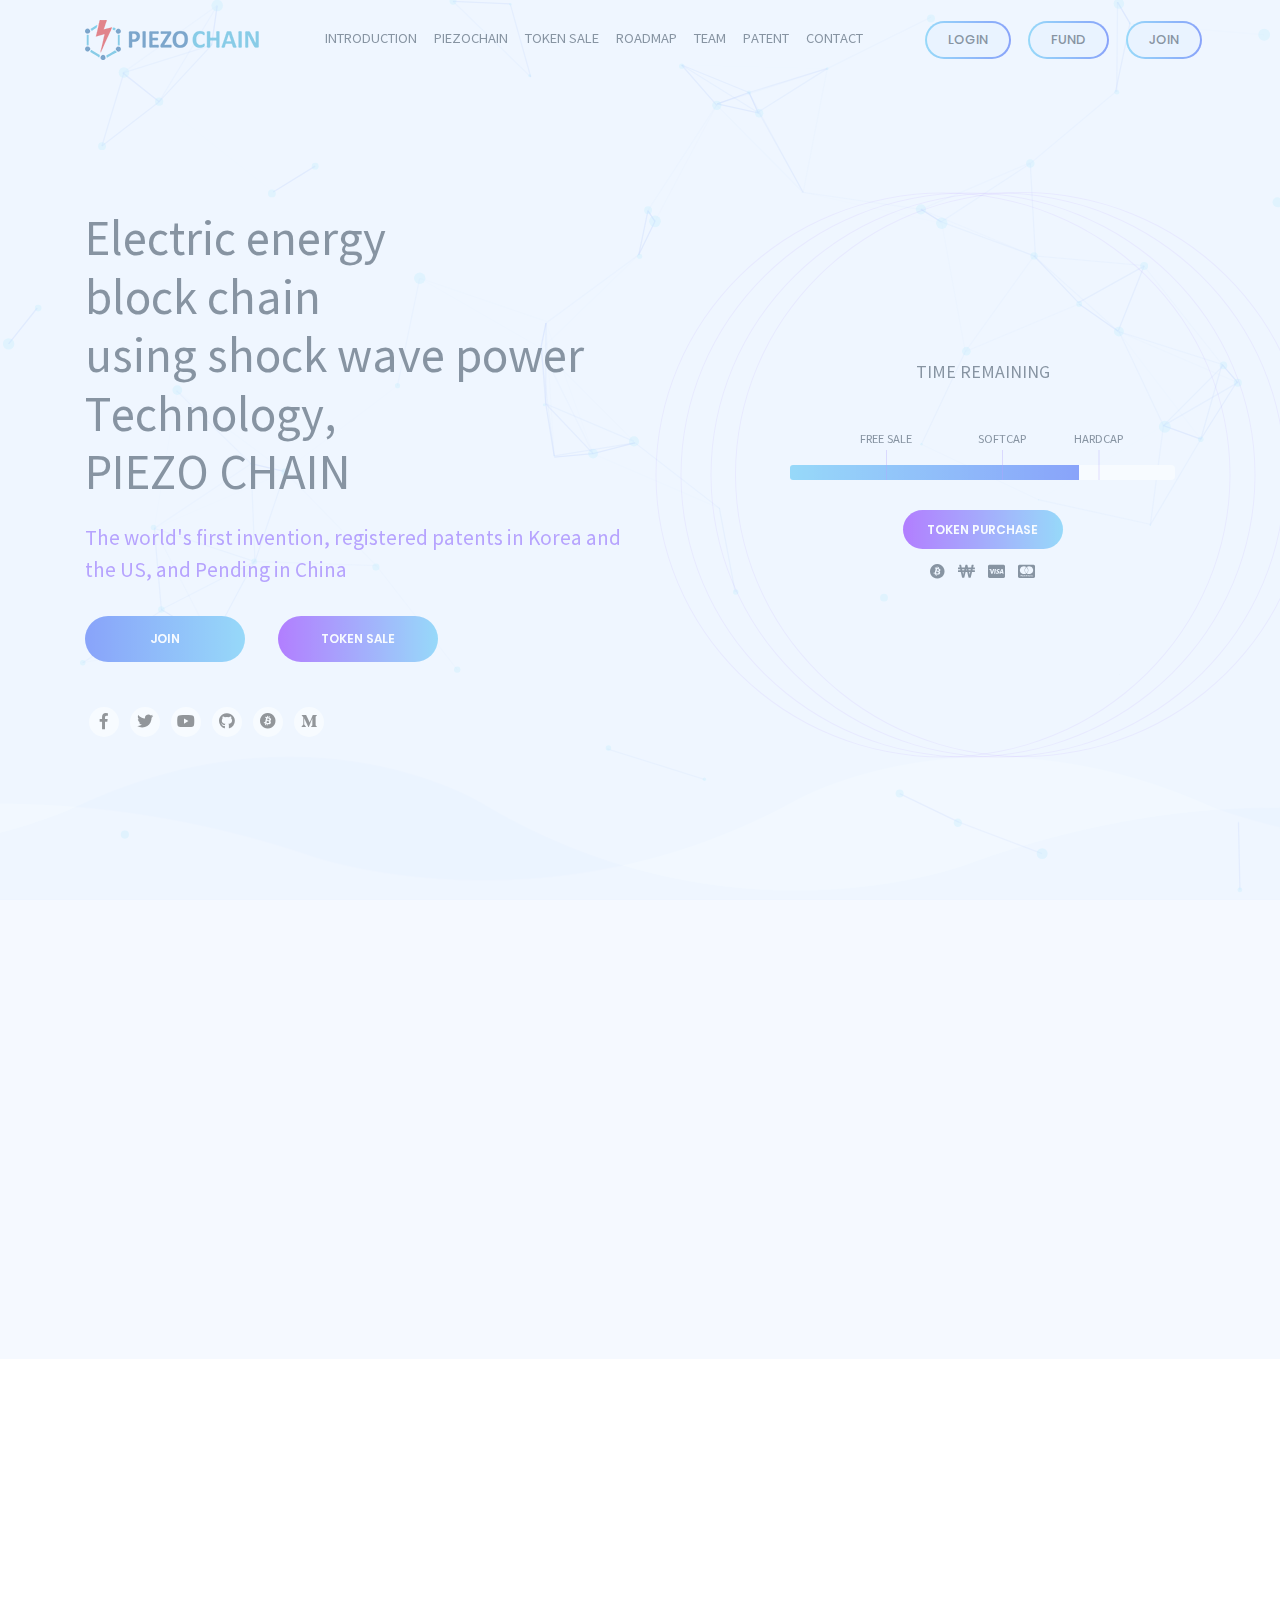
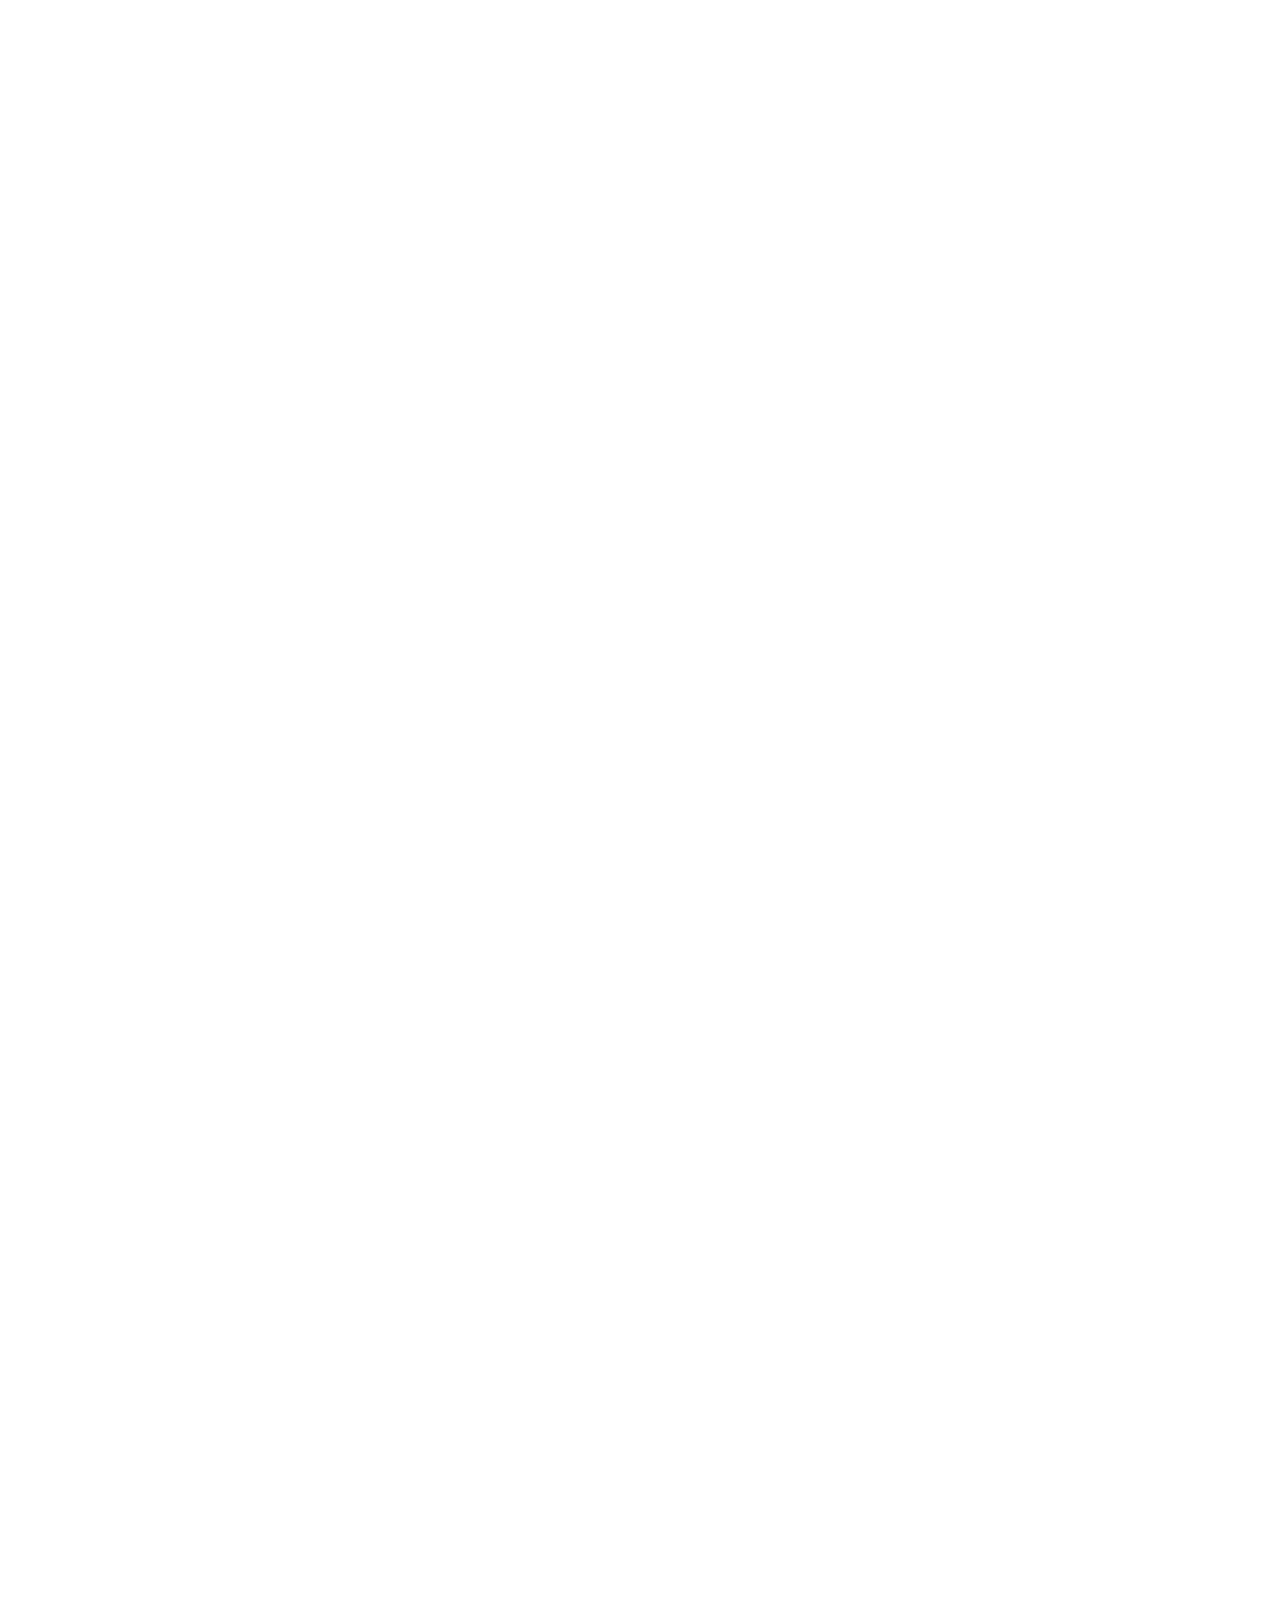
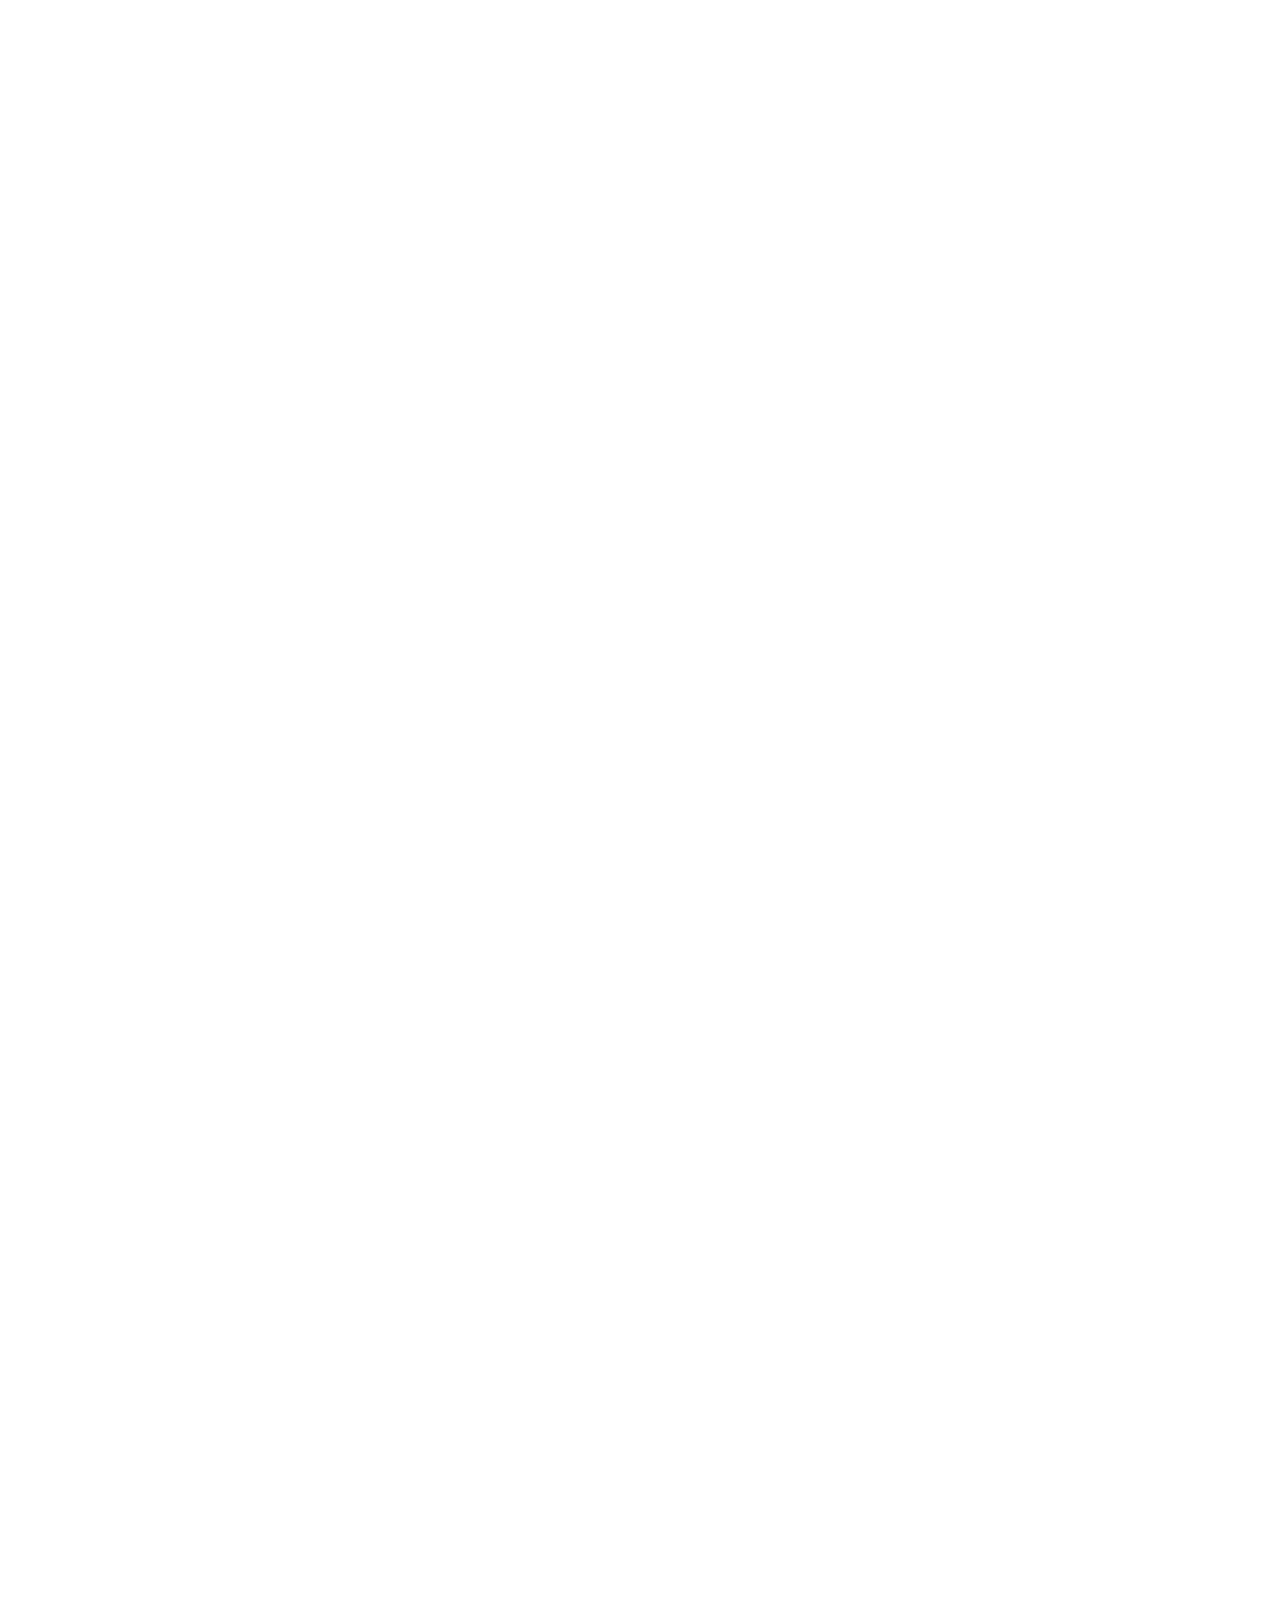
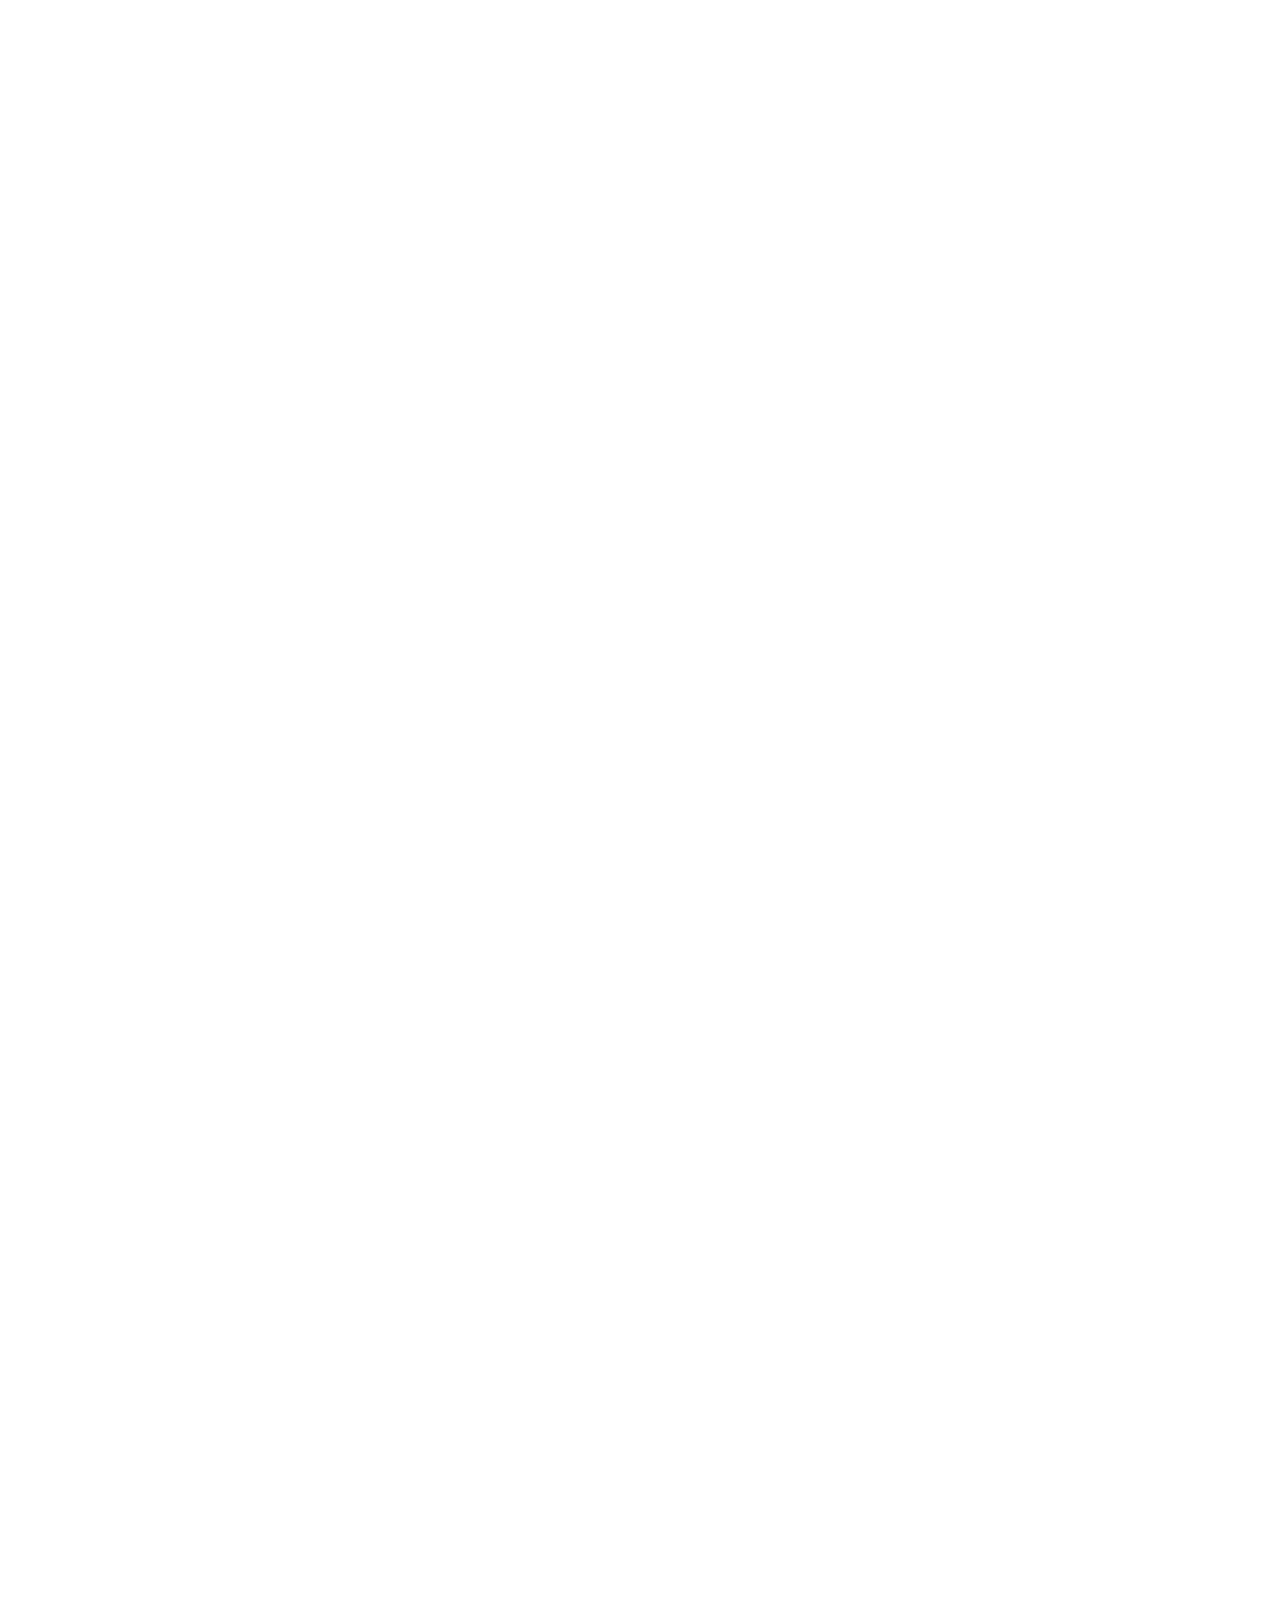
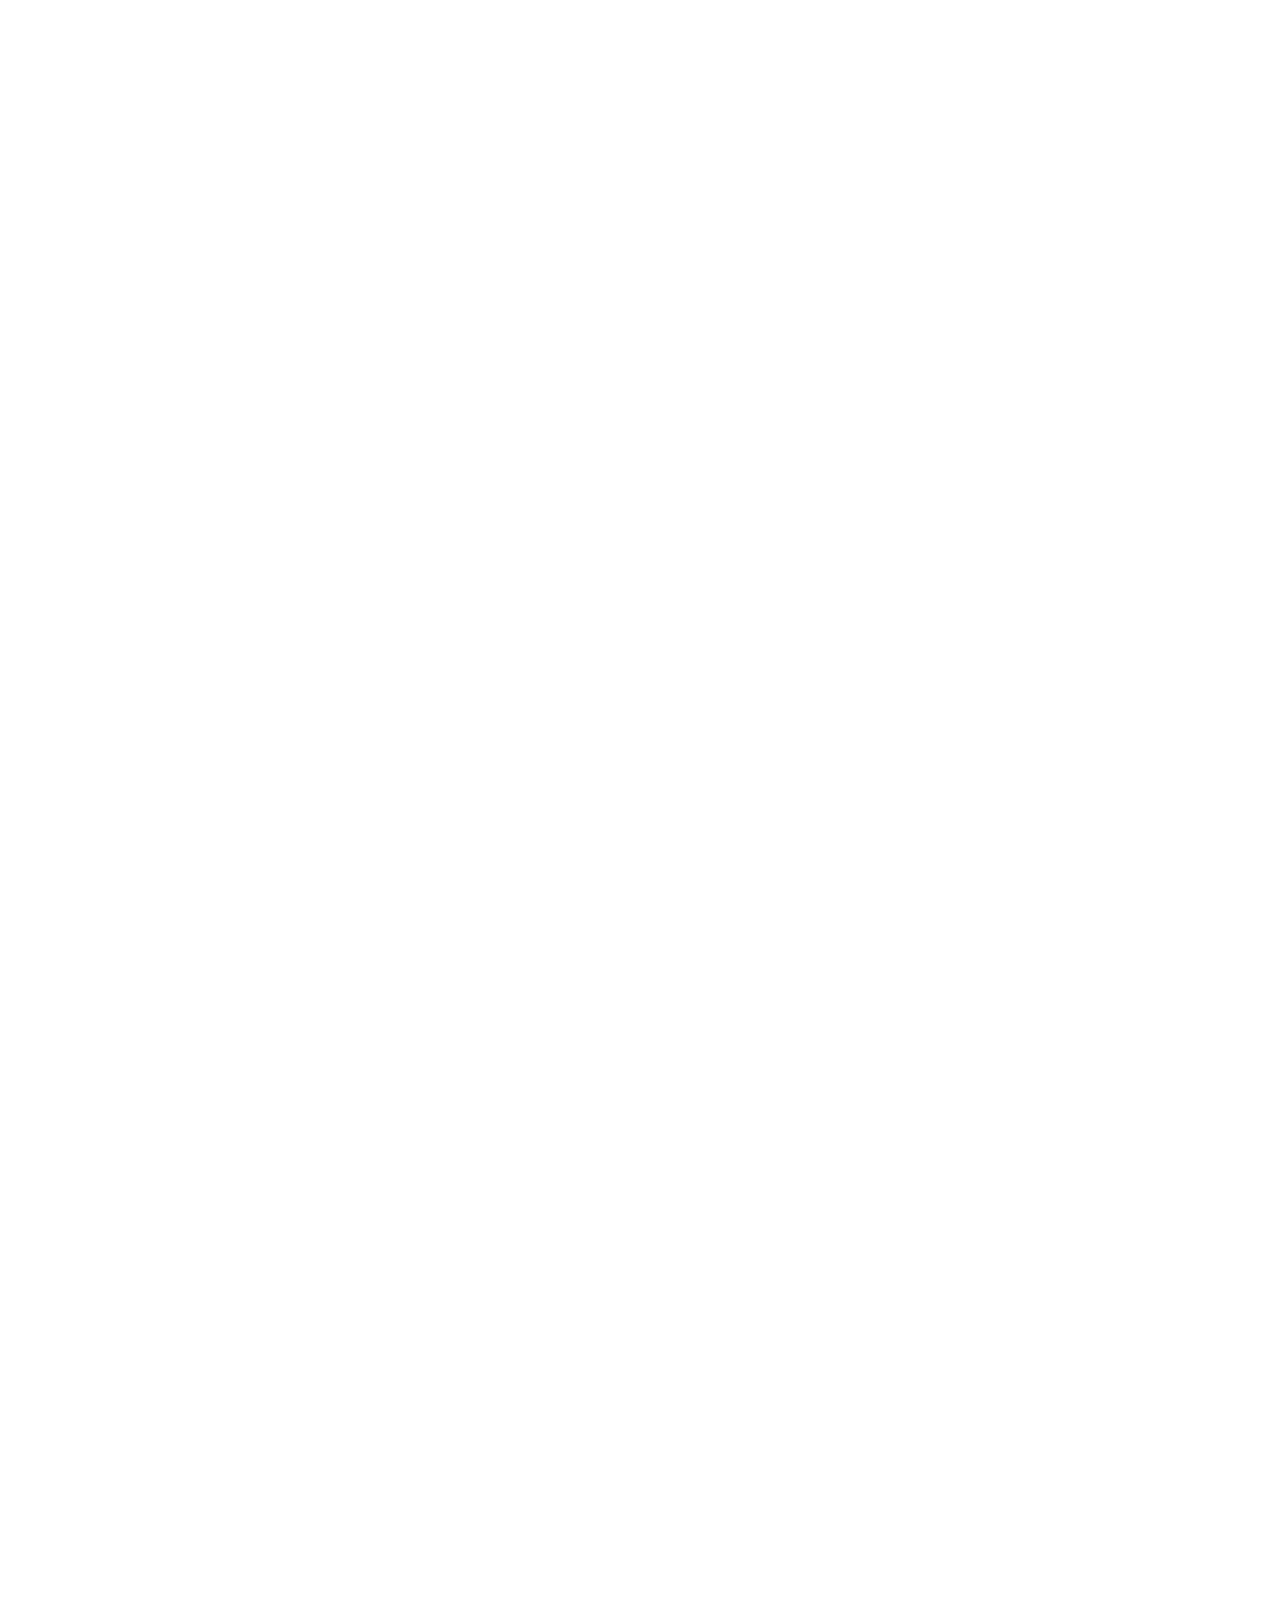
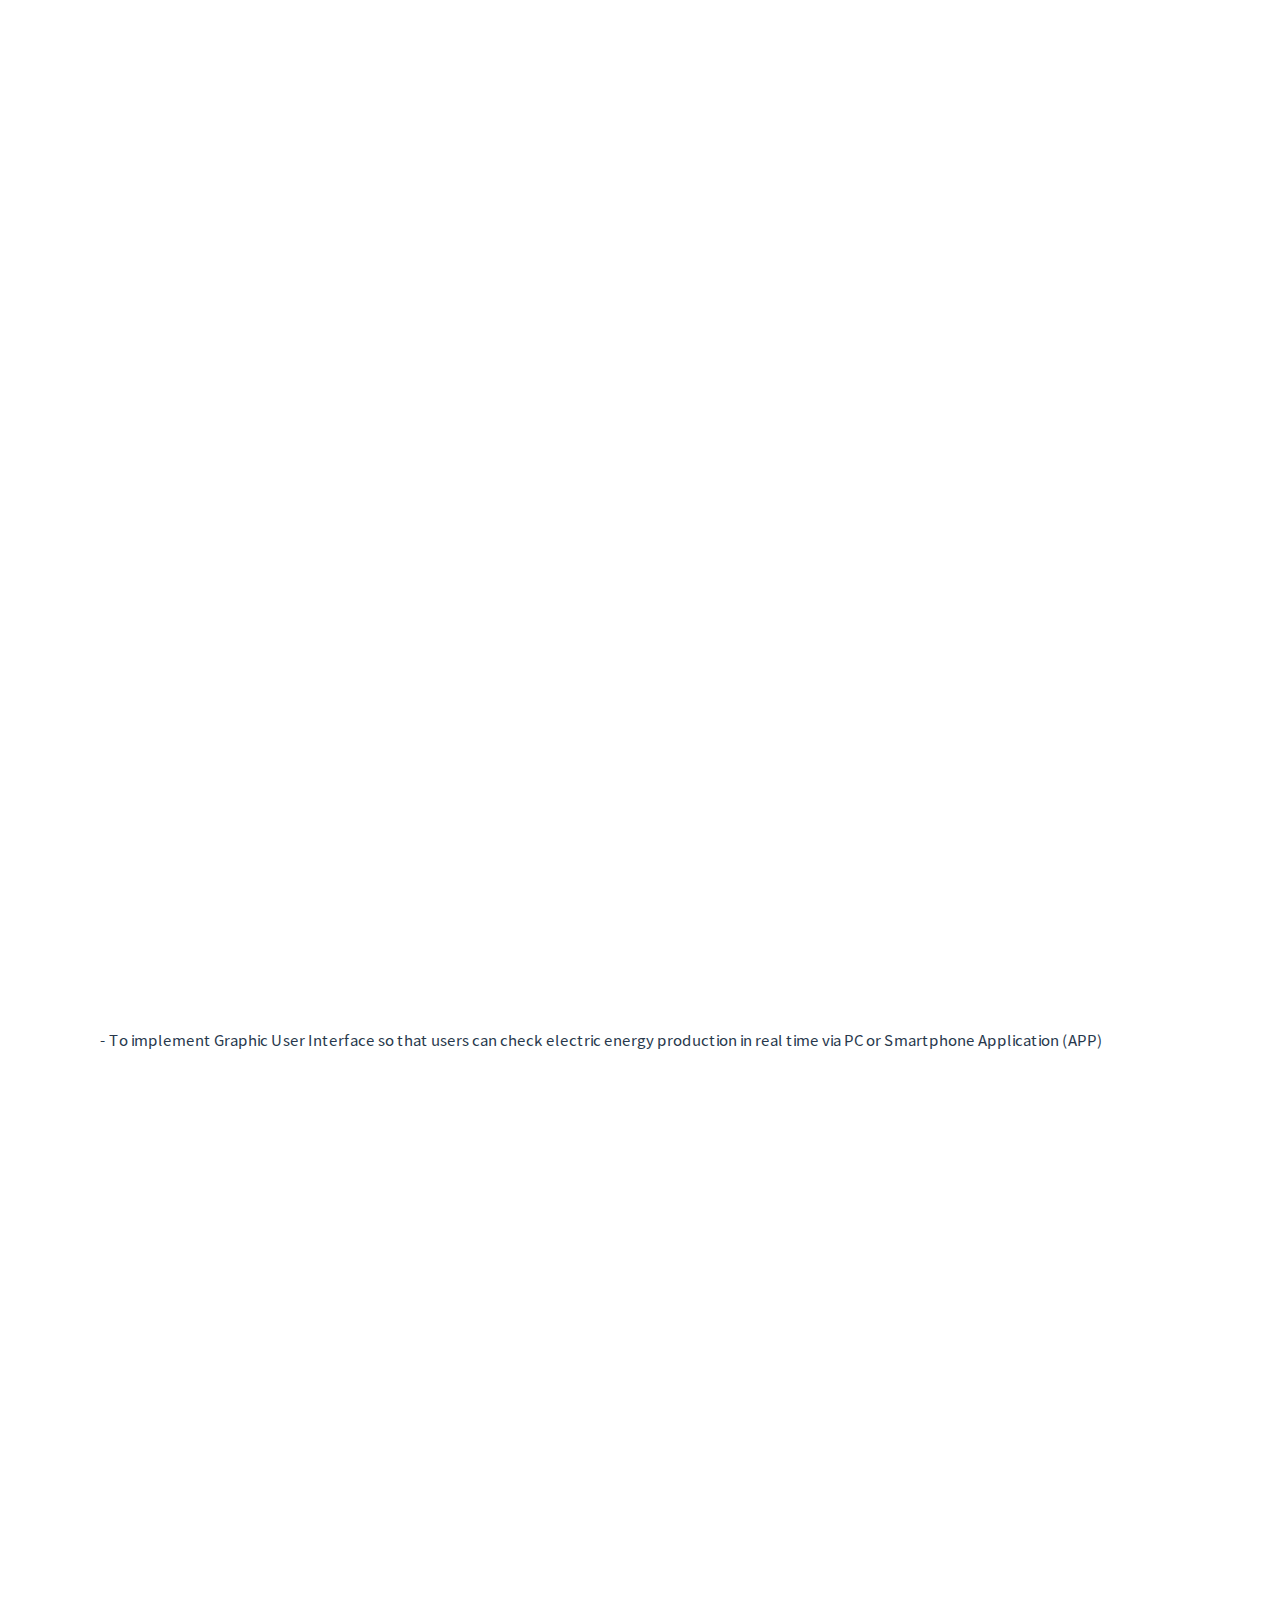
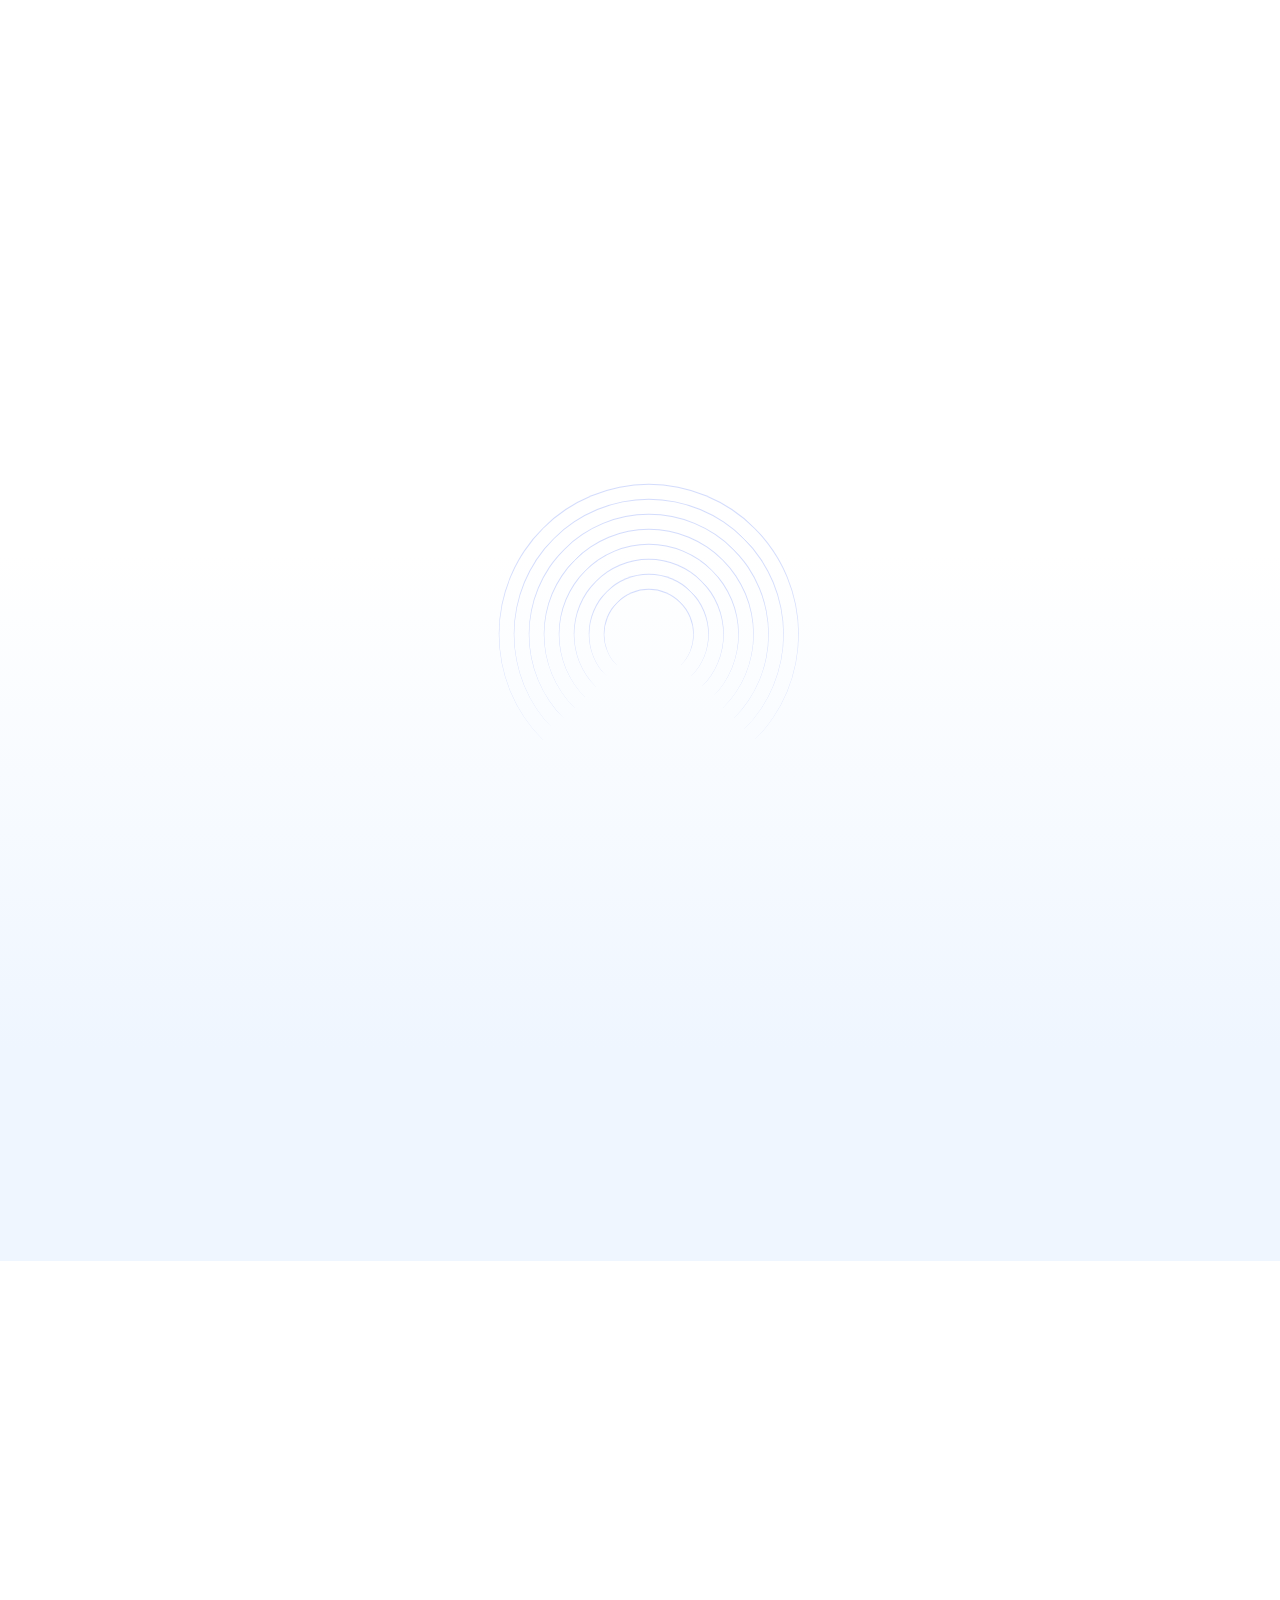
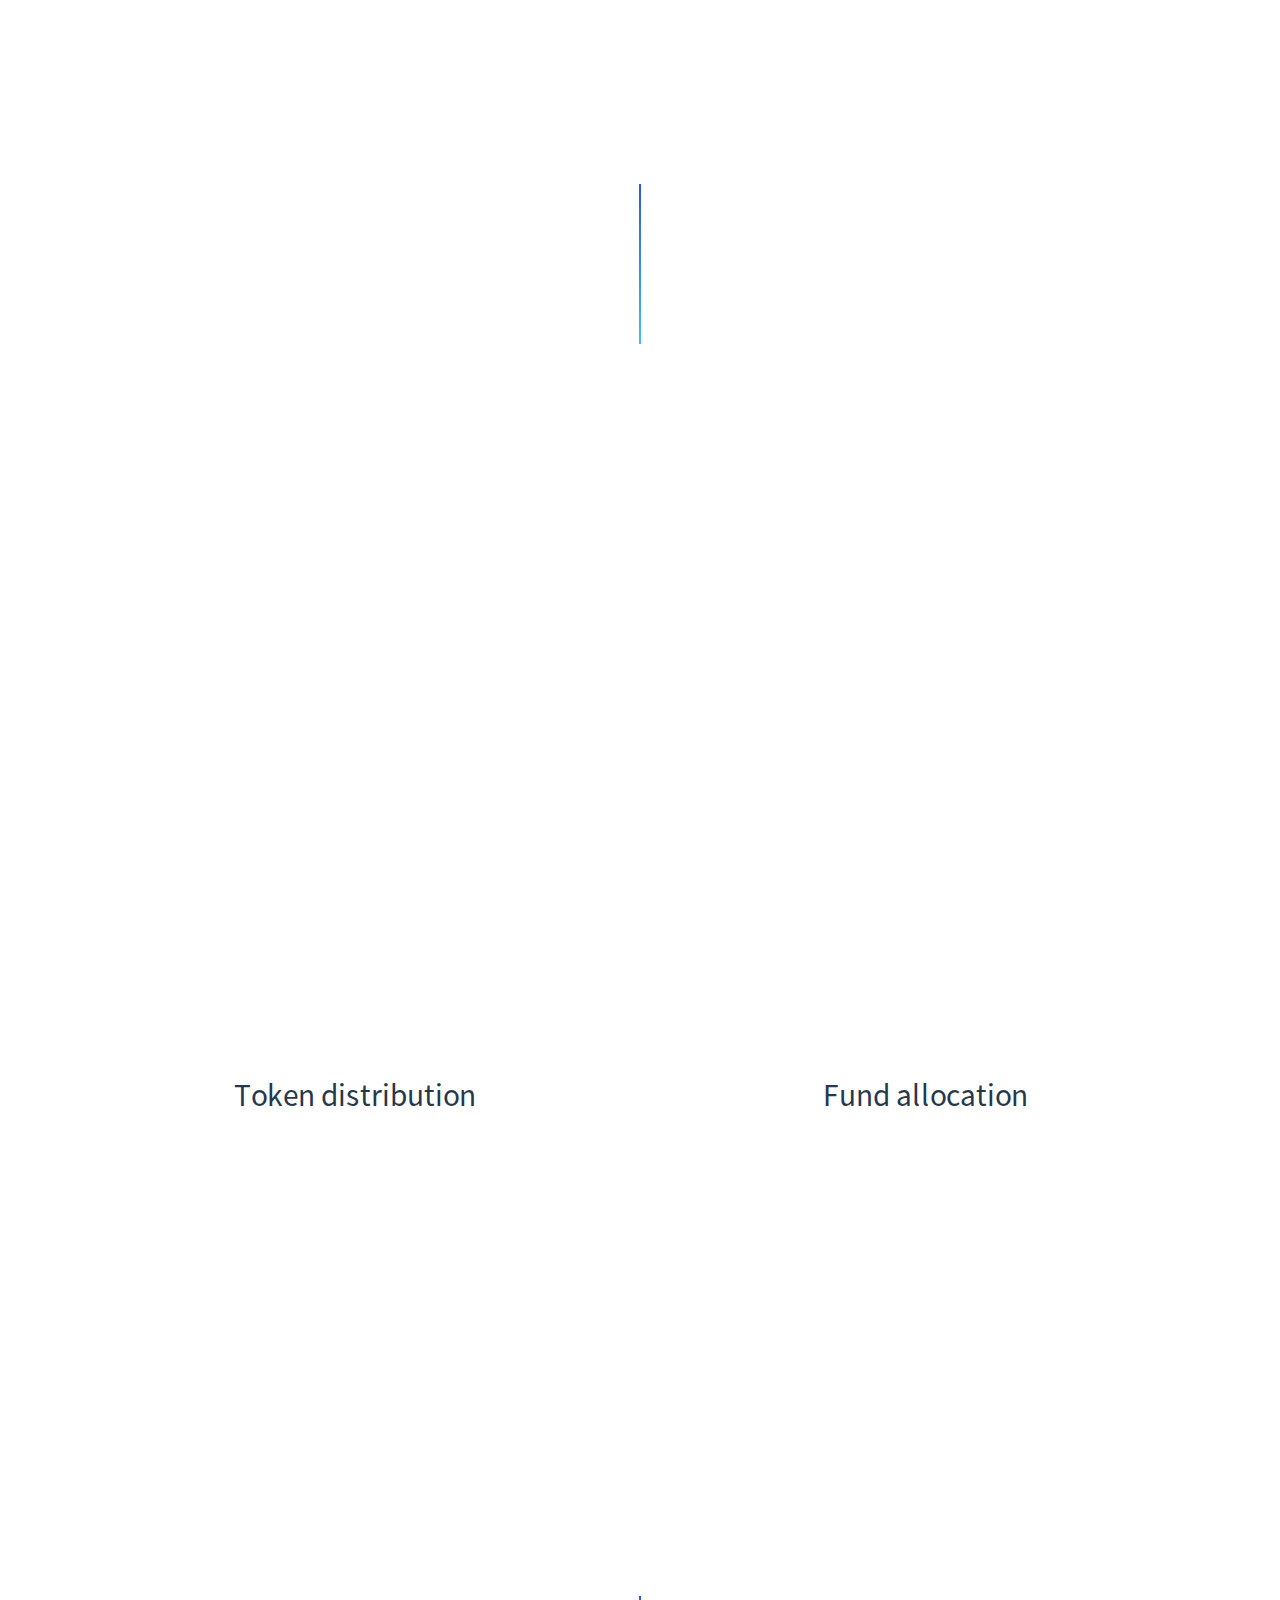
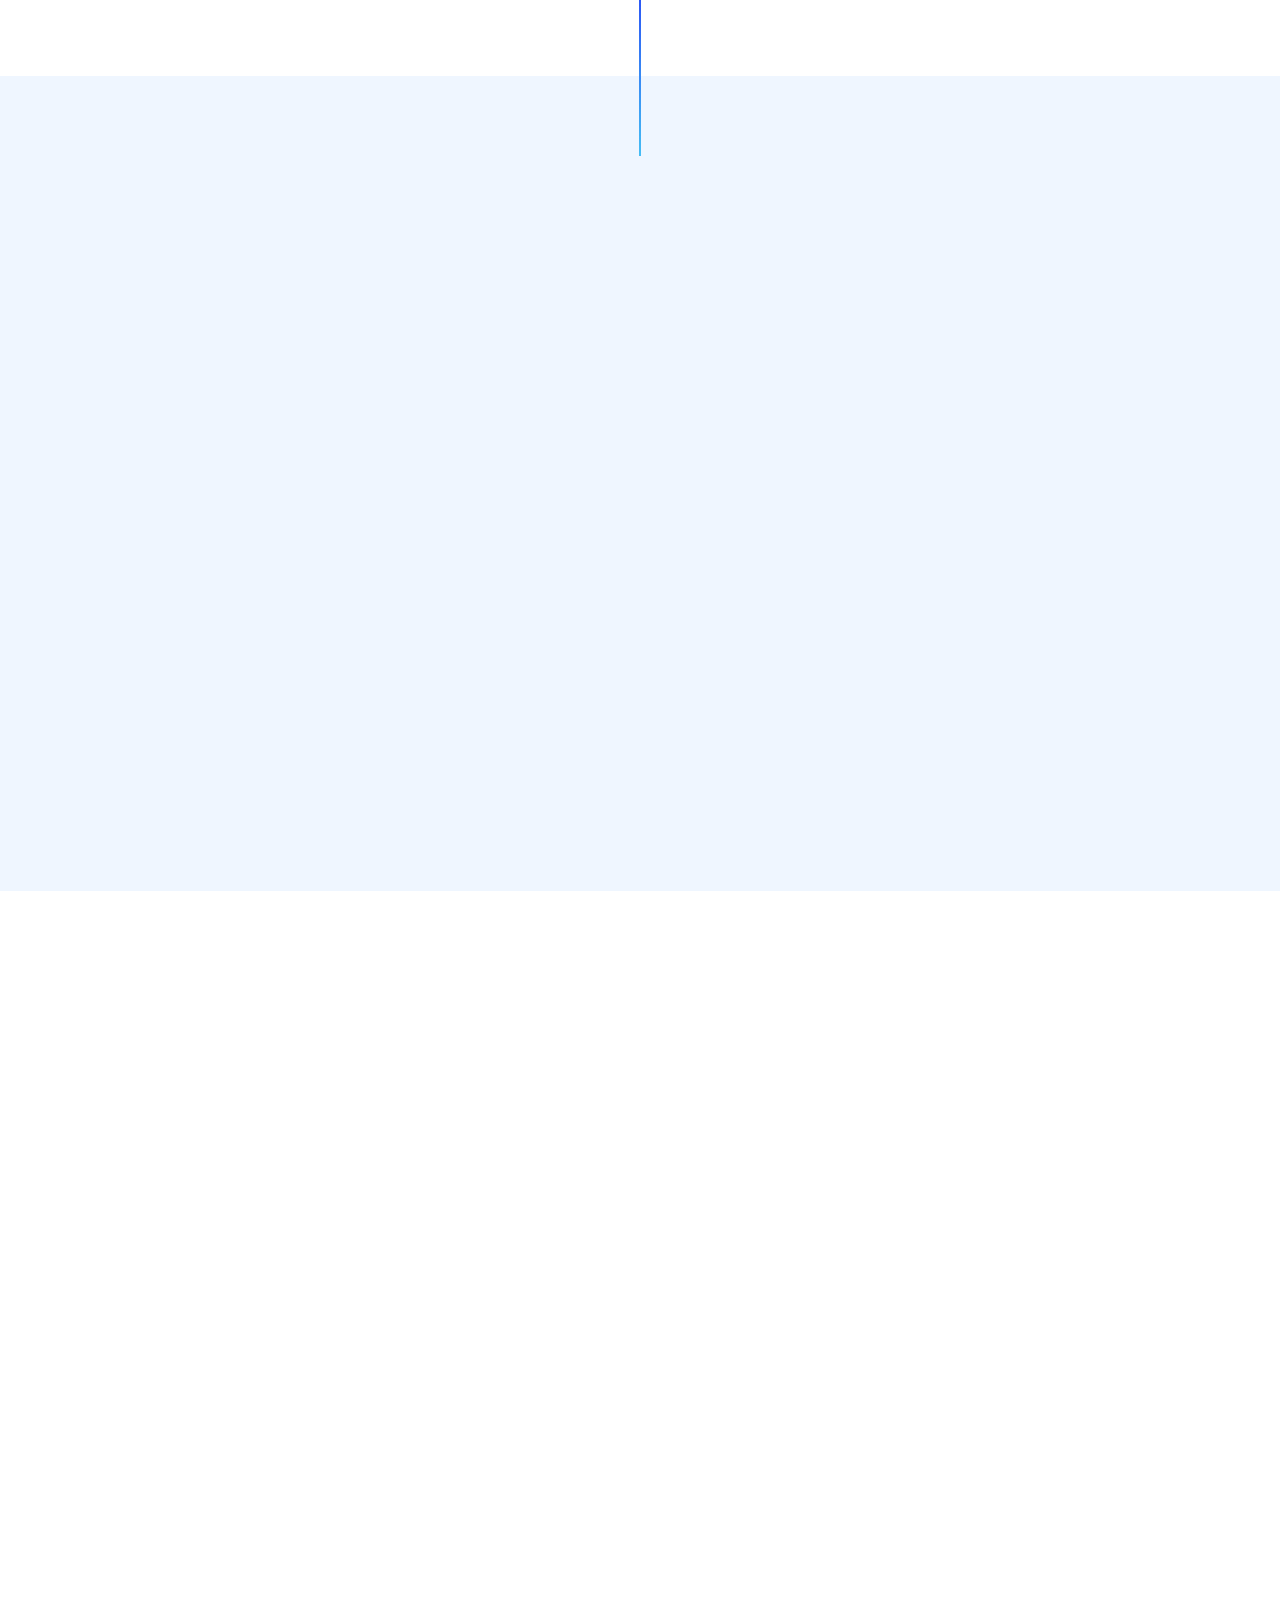
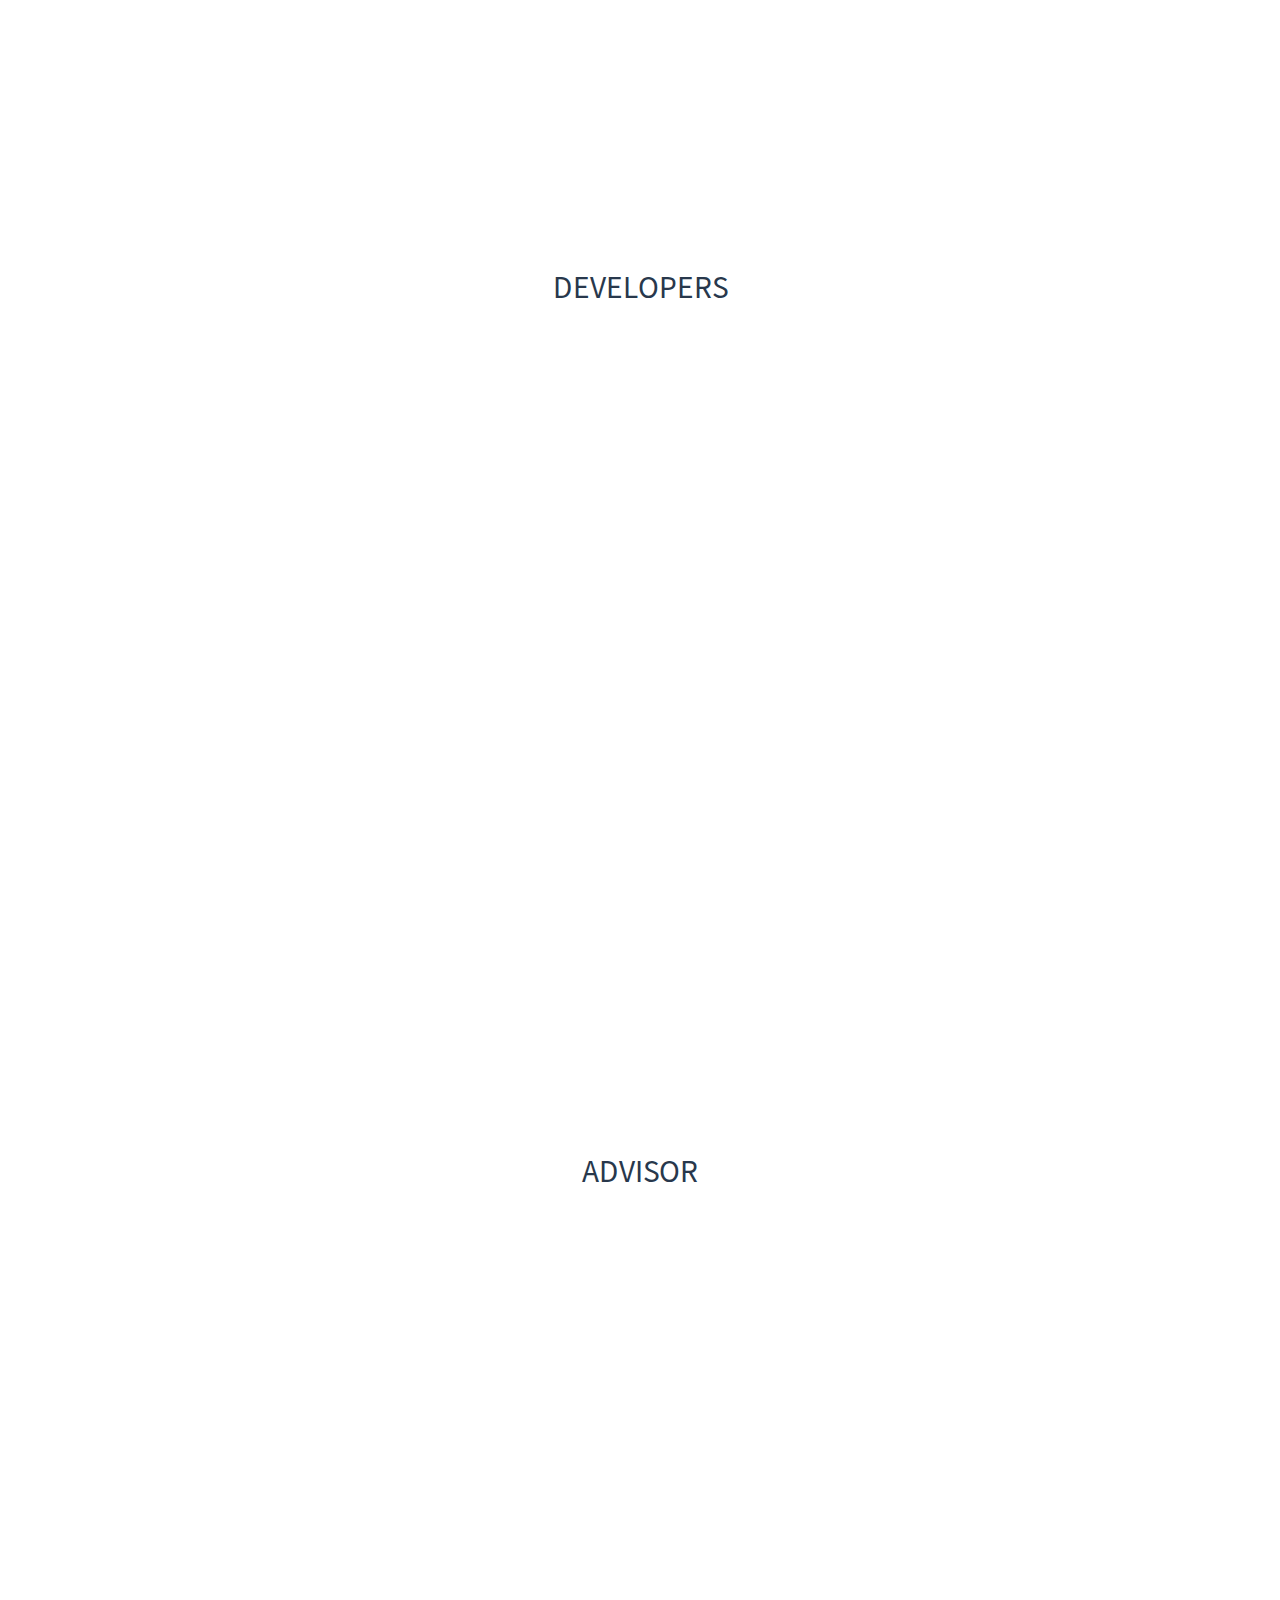
==== index_en.html @ 6d7546b7 "changed" ====
<!DOCTYPE html>
<html lang="zxx" class="js">
<head>
	<meta charset="utf-8">
	<meta name="author" content="Softnio">
	<meta name="viewport" content="width=device-width, initial-scale=1, shrink-to-fit=no">
	<meta name="description" content="ICO Crypto is a modern and elegant landing page, created for ICO Agencies and digital crypto currency investment website.">
	<!-- Fav Icon  -->
	<link rel="shortcut icon" href="images/favicon.png">
	<!-- Site Title  -->
	<title>Electric energy block chain using shock wave power Technology, PIEZO CHAIN</title>
	<!-- Vendor Bundle CSS -->
	<link rel="stylesheet" href="assets/css/vendor.bundle.css?ver=132">
	<!-- Custom styles for this template -->
	<link rel="stylesheet" href="assets/css/style.css?ver=132">
	<link rel="stylesheet" href="assets/css/theme.css?ver=132">
	<script type="text/javascript">
  $(window).resize(function(){resizeYoutube();});
  $(function(){resizeYoutube();});
  function resizeYoutube(){ $("iframe").each(function(){ if( /^https?:\/\/www.youtube.com\/embed\//g.test($(this).attr("src")) ){ $(this).css("width","100%"); $(this).css("height",Math.ceil( parseInt($(this).css("width")) * 360 / 480 ) + "px");} }); }
</script>	
</head>

<body class="theme-light is-smooth-effect" data-spy="scroll" data-target="#mainnav" data-offset="80">

	<!-- Header --> 
	<header class="site-header is-sticky">

		<!-- Place Particle Js -->
		<div id="particles-js" class="particles-container particles-js"></div>

		<!-- Navbar -->
		<div class="navbar navbar-expand-lg is-transparent" id="mainnav">
			<nav class="container">
				<a class="navbar-brand animated" data-animate="fadeInDown" data-delay=".65" href="index.html">
					<img class="logo logo-dark" alt="logo" src="images/logo.png" srcset="images/logo2x.png 2x">
					<img class="logo logo-light" alt="logo" src="images/logo-white.png" srcset="images/logo-white2x.png 2x">
				</a>

				<button class="navbar-toggler" type="button" data-toggle="collapse" data-target="#navbarToggle">
					<span class="navbar-toggler-icon">
						<span class="ti ti-align-justify"></span>
					</span>
				</button>

				<div class="collapse navbar-collapse justify-content-end" id="navbarToggle">
					<ul class="navbar-nav animated" data-animate="fadeInDown" data-delay=".9">
						<li class="nav-item"><a class="nav-link menu-link" href="#intro">Introduction<span class="sr-only">(current)</span></a></li>
						<li class="nav-item"><a class="nav-link menu-link" href="#apps">Piezochain</a></li>
						<li class="nav-item"><a class="nav-link menu-link" href="#tokenSale">Token Sale</a></li>
						<li class="nav-item"><a class="nav-link menu-link" href="#roadmap">Roadmap</a></li>						
						<li class="nav-item"><a class="nav-link menu-link" href="#team">Team</a></li>
						<li class="nav-item"><a class="nav-link menu-link" href="#certification">Patent</a></li>
						<!--<li class="nav-item"><a class="nav-link menu-link" href="#faq">자주하는 질문</a></li>-->							
						<li class="nav-item"><a class="nav-link menu-link" href="#contact">Contact</a></li>
					</ul>
					<ul class="navbar-nav navbar-btns animated" data-animate="fadeInDown" data-delay="1.15">
						<li class="nav-item"><a class="nav-link btn btn-sm btn-outline menu-link" href="login.html">Login</a></li>
						<li class="nav-item"><a class="nav-link btn btn-sm btn-outline menu-link" href="#">Fund</a></li>
						<li class="nav-item"><a class="nav-link btn btn-sm btn-outline menu-link" href="signup.html">Join</a></li>
					</ul>
				</div>
			</nav>
		</div>
		<!-- End Navbar -->

		<!-- Banner/Slider -->
		<div id="header" class="banner banner-full banner-curb d-flex align-items-center">
			<div class="container">
				<div class="banner-content">
					<div class="row align-items-center">
						<div class="col-lg-6 col-md-12">
							<div class="header-txt tab-center mobile-center">
								<h1 class="animated" data-animate="fadeInUp" data-delay="1.25">Electric energy <br/>block chain <br/>using shock wave power Technology, <br/>PIEZO CHAIN</h1>
								<p class="lead color-secondary animated" data-animate="fadeInUp" data-delay="1.1">The world's first invention, registered patents in Korea and the US, and Pending in China</p>
								<ul class="btns animated" data-animate="fadeInUp" data-delay="1.45">
									<li><a href="signup.html" class="btn">Join</a></li>
									<li><a href="#" class="btn btn-alt">Token Sale</a></li>
								</ul>
								<ul class="social">
									<li class="animated" data-animate="fadeInUp" data-delay="1.5"><a href="#"><em class="fab fa-facebook-f"></em></a></li>
									<li class="animated" data-animate="fadeInUp" data-delay="1.55"><a href="#"><em class="fab fa-twitter"></em></a></li>
									<li class="animated" data-animate="fadeInUp" data-delay="1.6"><a href="#"><em class="fab fa-youtube"></em></a></li>
									<li class="animated" data-animate="fadeInUp" data-delay="1.65"><a href="#"><em class="fab fa-github"></em></a></li>
									<li class="animated" data-animate="fadeInUp" data-delay="1.7"><a href="#"><em class="fab fa-bitcoin"></em></a></li>
									<li class="animated" data-animate="fadeInUp" data-delay="1.75"><a href="#"><em class="fab fa-medium-m"></em></a></li>
								</ul>
							</div>
						</div><!-- .col  -->
						<div class="col-lg-5 offset-lg-1 col-md-12">
							<div class="countdown-box countdown-header text-center">
								<span class="extra-line"></span>
								<h6 class="animated" data-animate="fadeInUp" data-delay="1.85">Time Remaining</h6>
								<div class="token-countdown d-flex align-content-stretch animated" data-animate="fadeInUp" data-delay="1.95" data-date="2018/09/05"></div>
								<div class="token-status-bar animated" data-animate="fadeInUp" data-delay="2.05">
									<div class="token-status-percent" style="width:75%;"></div>
									<span class="token-status-point token-status-point-1" style="left:25%;">Free Sale</span>
									<span class="token-status-point token-status-point-2" style="left:55%;">SoftCap</span>
									<span class="token-status-point token-status-point-3" style="left:80%;">HardCap</span>
								</div>
								<div class="animated" data-animate="fadeInUp" data-delay="2.15">
									<a href="#" class="btn btn-alt btn-sm">Token Purchase</a>
								</div>
								<ul class="icon-list">
									<li class="animated" data-animate="fadeInUp" data-delay="2.25"><em class="fab fa-bitcoin"></em></li>
									<li class="animated" data-animate="fadeInUp" data-delay="2.3"><em class="fas fa-won-sign"></em></li>
									<li class="animated" data-animate="fadeInUp" data-delay="2.35"><em class="fab fa-cc-visa"></em></li>
									<li class="animated" data-animate="fadeInUp" data-delay="2.4"><em class="fab fa-cc-mastercard"></em></li>
								</ul>
							</div>
						</div><!-- .col  -->
					</div><!-- .row  -->
				</div><!-- .banner-content  -->
			</div><!-- .container  -->
		</div>
		<!-- End Banner/Slider -->
	</header>
	<!-- End Header -->


	<!-- Start Section -->
	<div class="section section-pad section-bg-alt nopb" id="intro">
		<div class="container">
		<div class="text-block">
						<h2 class="animated" data-animate="fadeInUp" data-delay="0">Introduction </h2>
						<p class="animated" data-animate="fadeInUp" data-delay=".1">The Piezochain team developed Shock Wave Power technology after long time research and a number of challenges. Now, it is in the stage of commercialization. The technology is recognized and now global patent registrations are completed including in the USA. We intend to reduce the risk of resource depletion and environmental pollution by producing environmentally friendly electric energy through the production of generators utilizing the patent, and to decentralize electric energy by building a power trading platform by combining IoT and block chain technology in the future.<br/> The Piezochain team will create a renewable energy blockchain ecosystem by issuing the Piezochain Token along with the development of electric energy generators using Shock Wave Power technology. </p>
					</div>
			<div class="row align-items-center">
				<div class="col-md-6 offset-md-0">
					<div class="res-m-btm animated" data-animate="fadeInUp" data-delay=".1">
						<!--<img src="images/img_swp.png" alt="graph">-->						
<iframe width="540" height="300" src="https://www.youtube.com/embed/nTW-wRr9i7w" frameborder="0" allow="autoplay; encrypted-media" allowfullscreen></iframe>
					</div>
				</div><!-- .col  -->
				<div class="col-md-6 order-md-first order-last">
					<div class="text-block">						
						<p class="animated" data-animate="fadeInUp" data-delay=".1">The first step is to develop a generator for cryptocurrency mining as an innovative alternative, as the use of increasingly enormous amount of electricity due to cryptocurrency mining has become a global issue. Piezochain Token will be used as a means of payment upon commercialization of Piezochain after development and testing of generators. In the future, we will develop mid- to large-sized generators through stabilization and enlargement of generator to be an alternative of existing power generation.<br/> In addition, we will establish a trading platform that uses blockchain technology to transact generated electricity in real time to eliminate the disparity of electric energy supply and realize decentralization of electric energy. </p>
						<!--<a href="https://www.youtube.com/watch?v=SSo_EIwHSd4" class="play-btn video-play animated" data-animate="fadeInUp" data-delay=".2">
							<em class="play"><span></span></em>
							<span>동영상 보기</span>
							<span>파전(S.W.P.)이란?</span>
						</a>-->
					</div>
				</div><!-- .col  -->
			</div><!-- .row  -->
		</div><!-- .conatiner  -->
	</div>
	<!-- Start Section -->


	<!-- Start Section -->
	<div class="section section-pad no-pb section-bg-alt">
		<div class="container">
			<div class="row align-items-center">
				<div class="col-md-5">
					<div class="res-m-btm animated" data-animate="fadeInUp" data-delay=".1">
						<img src="images/img_pollution.png" alt="graph">
					</div>
				</div><!-- .col  -->
				<div class="col-md-6 offset-md-1">
					<div class="text-block">
						<h2 class="animated" data-animate="fadeInUp" data-delay="0">Current Status and Problems</h2>
						<p class="animated" data-animate="fadeInUp" data-delay=".1">The usage of electricity is on the rise all over the world, and the cyptocurrency mining boom is being blamed as one of major causes of the increased energy consumption. In addition, individuals and companies participating in mining are experiencing declining profitability due to the increase in electricity consumption. It is estimated that electricity consumed by cryptocurrency mining in the world is equivalent to that consumed by the Netherlands. Therefore, most of the countries evaluate that cryptocurrency mining has a negative impact on the industry as a whole and try to regulate it. </p>
					</div>
				</div><!-- .col  -->
			</div><!-- .row  -->
		</div><!-- .container  -->
	</div>
	<!-- Start Section -->

	<!-- Start Section -->
	<div class="section section-pad section-bg-alt nopb">
		<div class="container">
		<div class="text-block">
						<h2 class="animated" data-animate="fadeInUp" data-delay="0">Alternative </h2>
						<p class="animated" data-animate="fadeInUp" data-delay=".1">Development of electric energy generator using Shock Wave Power element technology - Shock Wave Power element technology is recognized and global patent is registered. Projects to produce small sized generators have already been on the way. The primary goal of the project is contribute to stable power supply by distributing electric energy consumption through the cryptocurrency mining power generators. </p>	
					</div>
			<div class="row align-items-center">
				<div class="col-md-5 offset-md-1">
					<div class="res-m-btm animated" data-animate="fadeInUp" data-delay=".1">
						<img src="images/img_mining.jpg" alt="graph">
					</div>
				</div><!-- .col  -->
				<div class="col-md-6 order-md-first order-last">
					<div class="text-block">
						<p class="animated" data-animate="fadeInUp" data-delay=".2"><br>* Mining: It is a method to give a certain rewards in cryptocurrency when a participant solves cryptography in the block after blocks are distributed to all the participants. The more you decipher cryptography, the more cryptocurrency you will receive. In other words, this is the process that participants decipher and verify cryptography in the block for the recognition of the new block. If one deciphers cryptography too quickly, he will be overcompensated, so the complexity of the cryptography increases when there are more participants. Bitcoin, Lite coin, and Ethereum have adopted this method. However, Bitcoin has become an object of speculation, rather than a means for the transaction, and many people participate in mining using high-performance equipment. This has led to criticism that large miners can monopolize operating rights and they consume too much energy. </p>	
					</div>
				</div><!-- .col  -->
			</div><!-- .row  -->
		</div><!-- .conatiner  -->
	</div>
	<!-- Start Section -->

	<!-- Start Section -->
	<div class="section section-pad no-pb section-bg-alt">
		<div class="container">
			<div class="row align-items-center">				
				<div class="col-md-12 offset-md-0">
					<div class="text-block">
						<h2 class="animated" data-animate="fadeInUp" data-delay="0">What is Shock Wave Power Technology?</h2>
						<p class="lead animated" data-animate="fadeInUp" data-delay=".1">Piezoelectric Effects</p><p class="animated" data-animate="fadeInUp" data-delay=".1">- The term "piezoelectricity" refers to a phenomenon in which charges are generated when a force is applied. It is a compound word of "piezo" meaning pressure and "electricity".<br>In other words, it is the piezoelectric effect that produces electricity using the pressing force. In 1880, Pierre Curie and Jacques Curie discovered temperature changes caused by pressure, which resulted in electricity generation. </p>
						
						<p class="animated" data-animate="fadeInUp" data-delay=".2">Principle of Piezoelectricity</br>Most of the materials on Earth are electrically neutral because they have the same amount of positive charge and negative charge, but when the position of positive charge and negative charge is shifted, an electric field is formed around the positive and negative charges, which is called “Electric Dipole” When an external pressure is applied to a substance having electric dipoles, the state of the molecule or ion changes, and the crystal structure is distorted. Accordingly, the size of electric dipole is changed, and the electric field around the electrode is changed. Electricity flows to the electric circuit connected to the piezoelectric element through this principle. 						
						<div class="res-m-btm animated" data-animate="fadeInUp" data-delay=".2">
						<img src="images/img_piezo01.jpg" alt="graph"></div></p>

						<p class="lead animated" data-animate="fadeInUp" data-delay=".3">Merits of Piezoelectric Element</p><p class="animated" data-animate="fadeInUp" data-delay=".3">- Small Size</br>- High production efficiency</br>- Eco-friendly</br>- Semi-permanent</br>- Wide range of application and usage
						<div class="res-m-btm animated" data-animate="fadeInUp" data-delay=".3">
						<img src="images/img_piezo02_en.jpg" alt="graph"></div></p>

						<p class="lead animated" data-animate="fadeInUp" data-delay=".4">Applications</p><p class="animated" data-animate="fadeInUp" data-delay=".4">- Microphones, speakers, Ultrasonic detectors/oscillators, crystal oscillators, etc.</br>- Micro scale, accelerometer, stress meter, igniter, ultrasonic motor, etc.</br>- Lens motor for zoom and auto focus function of the mobile phone camera module</br>- Humidifier, microwave, igniter, TV, computer/smartphone sensor, etc.
						<div class="res-m-btm animated" data-animate="fadeInUp" data-delay=".4">
						<img src="images/img_piezo03.jpg" alt="graph"></div></p>

						<p class="lead animated" data-animate="fadeInUp" data-delay=".5">Limitations of Existing Piezoelectric Element</p><p class="animated" data-animate="fadeInUp" data-delay=".5">- Limitations in commercialization as the existing electromotive force (existing power) is low<br/>- When electromotive force (existing power) is raised, Piezoelectric Element is damaged.<br/>- Limitations in making Piezoelectric Element compact and light</p>
					</div>
				</div><!-- .col  -->
			</div><!-- .row  -->
		</div><!-- .container  -->
	</div>
	<!-- Start Section -->

	<!-- Start Section -->
	<div class="section section-pad no-pb section-bg-alt">
		<div class="container">			
				<div class="col-md-12 offset-md-0">
					<div class="text-block">
						<h2 class="animated" data-animate="fadeInUp" data-delay="0">Technology and Global Patent </h2>
						<p class="lead animated" data-animate="fadeInUp" data-delay=".1">Existing Piezoelectric Element Measurements (Gumi Electronic Information Technology Institute)
						<div class="res-m-btm animated" data-animate="fadeInUp" data-delay=".1">
						<table class="data-sheet">
								<thead>
									<tr class="top-th-row">
										<th rowspan="2" class="first-child">Item</th>
										<th colspan="2">Shock Wave Power Body Copper Plate</th>
										<th colspan="2">PZT</th>
										<th rowspan="2">Measurement Times</th>
										<th rowspan="2">Voltage<br>(V)</th>
										<th colspan="2">Current<br>(mA)</th>
										<th rowspan="2">Time(us)<br>Micro process</th>
										<th rowspan="2">Frequency<br>(MF)</th>
										<th rowspan="2" class="last-child">Optimal Recommended<br>Resistance(Ω)</th>
									</tr>
									<tr class="bottom-th-row">
										<th>Size<br>(Φ)</th>
										<th>Thickness<br>(mm)</th>
										<th>Size<br>(Φ)</th>
										<th>Thickness<br>(mm)</th>
										<th>10kΩ</th>
										<th>Impossible to<br>apply resistance</th>
									</tr>
								</thead>
								<tbody>
									<tr>
										<td class="first-child"><img src="images/img-data-sheet-0.png"></td>
										<td>50</td>
										<td>0.2</td>
										<td>24</td>
										<td>0.2</td>
										<td>1<br>2<br>3</td>
										<td class="pivot">0.8<br>1.0<br>1.1</td>
										<td>-<br>-<br>-</td>
										<td>0.6<br>0.8<br>0.9</td>
										<td>0.8<br>1.0<br>1.1</td>
										<td>10</td>
										<td class="last-child">-</td>
									</tr>
								</tbody>
							</table></div></p><br>

						<p class="lead animated" data-animate="fadeInUp" data-delay=".2">Newly Developed Piezoelectric Element Measurements (Gumi Electronic Information Technology Institute)
						<div class="res-m-btm animated" data-animate="fadeInUp" data-delay=".2">
						<table class="data-sheet">
								<thead>
									<tr class="top-th-row">
										<th rowspan="2" class="first-child">Item</th>
										<th colspan="2">Shock Wave Power<br>Body Copper Plate</th>
										<th colspan="2">PZT</th>
										<th rowspan="2">Measurement<br>Times</th>
										<th>Measured with the<br>Resistance of 10kΩ</th>
										<th rowspan="2">Time(us)<br>Micro process</th>
										<th rowspan="2">Frequency<br>(MF)</th>
										<th rowspan="2" class="last-child">Optimal<br>Recommended<br>Resistance(Ω)</th>
									</tr>
									<tr class="bottom-th-row">
										<th>Size<br>(Φ)</th>
										<th>Thickness<br>(mm)</th>
										<th>Size<br>(Φ)</th>
										<th>Thickness<br>(mm)</th>
										<th>Voltage<br>(V)</th>										
									</tr>
								</thead>
								<tbody>
									<tr>
										<td class="first-child"><img src="images/img-data-sheet-1.png"></td>
										<td>30</td>
										<td>0.1</td>
										<td>10</td>
										<td>0.1</td>
										<td>1<br>2<br>3</td>
										<td class="volt">37.0<br>35.0<br>36.0</td>
										
										<td>370<br>340<br>358</td>
										<td>83<br>76<br>78</td>
										<td class="last-child">10K<br>10K<br>10K</td>
									</tr>
									<tr>
										<td class="first-child"><img src="images/img-data-sheet-1.png"></td>
										<td>60</td>
										<td>0.15</td>
										<td>20</td>
										<td>0.1</td>
										<td>1<br>2<br>3</td>
										<td class="volt">80.0<br>85.0<br>83.0</td>
										
										<td>770<br>860<br>810</td>
										<td>190<br>225<br>215</td>
										<td class="last-child">10K<br>10K<br>10K</td>
									</tr>
									<tr>
										<td class="first-child"><img src="images/img-data-sheet-1.png"></td>
										<td>130</td>
										<td>0.25</td>
										<td>50</td>
										<td>0.2</td>
										<td>1<br>2<br>3</td>
										<td class="volt">158.0<br>149.0<br>163.0</td>
										
										<td>1800<br>1760<br>1995</td>
										<td>374<br>360<br>386</td>
										<td class="last-child">10K<br>10K<br>10K</td>
									</tr>
									<tr>
										<td class="first-child"><img src="images/img-data-sheet-1.png"></td>
										<td>250</td>
										<td>0.40</td>
										<td>60</td>
										<td>0.22</td>
										<td>1<br>2<br>3</td>
										<td class="volt">950.0<br>1080.0<br>1050.0</td>
										
										<td>3500<br>4080<br>3865</td>
										<td>720<br>800<br>760</td>
										<td class="last-child">10K<br>10K<br>10K</td>
									</tr>
								</tbody>
							</table></div></p><br>

						<p class="lead animated" data-animate="fadeInUp" data-delay=".3">Existing Electricity Measurement Test Report (Gyeongbuk University)
						<div class="res-m-btm animated" data-animate="fadeInUp" data-delay=".3">
						<img src="images/img_piezo06.jpg" alt="graph"></div></p>
					</div>
				</div><!-- .col  -->
			</div><!-- .row  -->
		</div><!-- .container  -->
	</div>
	<!-- Start Section -->



	<!-- Start Section -->
	<div class="section section-pad no-pb section-bg-alt">
		<div class="container">			
				<div class="col-md-12 offset-md-0">
					<div class="text-block">
						<h2 class="animated" data-animate="fadeInUp" data-delay="0">Electricity Energy Generator Development</h2>
						<p class="lead animated" data-animate="fadeInUp" data-delay=".1">Mining Electric Energy Generator</p><p class="animated" data-animate="fadeInUp" data-delay=".1">- Development and Production of Generators for Cryptocurrency Mining
						<div class="res-m-btm animated" data-animate="fadeInUp" data-delay=".1">
						<img src="images/img_piezo07.jpg" alt="graph"></div></p>
						
						<p class="lead animated" data-animate="fadeInUp" data-delay=".2">Middle Electric Energy Generator</p><p class="animated" data-animate="fadeInUp" data-delay=".3">- The model that has improved stability and productivity from the Mining Electric Energy Generator						
						<div class="res-m-btm animated" data-animate="fadeInUp" data-delay=".2">
						<img src="images/img_piezo08.jpg" alt="graph"></div></p>

						<p class="lead animated" data-animate="fadeInUp" data-delay=".3">Large Electric Energy Generator</p><p class="animated" data-animate="fadeInUp" data-delay=".5">- The model that has improved stability and productivity from the Middle Electric Energy Generator</p>						
						
					</div>
				</div><!-- .col  -->
			</div><!-- .row  -->
		</div><!-- .container  -->
	</div>
	<!-- Start Section -->

	<!-- Start Section -->
	<div class="section section-pad no-pb section-bg-alt">
		<div class="container">			
				<div class="col-md-12 offset-md-0">
					<div class="text-block">
						<h2 class="animated" data-animate="fadeInUp" data-delay="0">IoT interlocking technology and electric energy transaction platform construction</h2>
						<p class="lead animated" data-animate="fadeInUp" data-delay=".1">IoT Interlocking Technology</p><p class="animated" data-animate="fadeInUp" data-delay=".1">- We will make the developed generator interoperate with IoT technology to utilize the eco-friendly electric energy effectively, and construct the base for trading through Piezochain Tokens. <div class="res-m-btm animated" data-animate="fadeInUp" data-delay=".1">
						<img src="images/img_piezo09.jpg" alt="graph"></div></br>- To implement Graphic User Interface so that users can check electric energy production in real time via PC or Smartphone Application (APP)</p>
						<div class="res-m-btm animated" data-animate="fadeInUp" data-delay=".1">
						<img src="images/img_piezo10.jpg" alt="graph"></div>
						<p class="lead animated" data-animate="fadeInUp" data-delay=".2">Development and Establishment of Electric Energy Transaction Platform</p><p class="animated" data-animate="fadeInUp" data-delay=".2">- We will build a platform that enables users to trade electricity at the desired price in real time with P2P method through the electricity trading platform, and the transaction means in this platform will be Piezochain Tokens.	
						</br>- If electricity is transacted on the Electricity Energy Transaction Platform according to the principle of demand and supply, the value of Piezochain Token is expected to increase continuously. We will expand the fields of application and usages.</p>
						<div class="res-m-btm animated" data-animate="fadeInUp" data-delay=".3">
						<img src="images/img_piezo11.jpg" alt="graph"></div>
					</div>
				</div><!-- .col  -->
			</div><!-- .row  -->
		</div><!-- .container  -->
	</div>
	<!-- Start Section -->

	<!-- Start Section -->
	<div class="section section-pad section-bg-btoa" id="apps">
		<div class="container">

			<div class="row text-center">
				<div class="col-md-8 offset-md-2 col-lg-6 offset-lg-3">
					<div class="section-head">
						<div class="heading-animation">
							<span class="line-1"></span><span class="line-2"></span>
							<span class="line-3"></span><span class="line-4"></span>
							<span class="line-5"></span><span class="line-6"></span>
							<span class="line-7"></span><span class="line-8"></span>
						</div>
						<h2 class="section-title animated" data-animate="fadeInUp" data-delay="0">What is Piezo Block Chain? 
							<span>Blockchain</span>
						</h2>
					</div>
				</div>
			</div>

			<div class="row align-items-center">
				<div class="col-md-5">
					<div class="res-m-btm animated" data-animate="fadeInUp" data-delay=".1">
						<img src="images/img_piezochain_en.png" alt="graph">
					</div>
				</div><!-- .col  -->

				<div class="col-md-6 offset-md-1">
					<div class="text-block">
						<p class="animated" data-animate="fadeInUp" data-delay="0">We can make a generator with the combination of Piezoelectric Materials and patented products. There are 2 types of generator, small generators and large generators. Small generators can supply electrical energy to crypto-mining in homes in small scale, while container-type large generators can supply electrical energy to crypto-mining in companiesin large scale. We are planning to build an energy platform to enable electricity generation and measurement of the electricity usage in real-time using IoT (Internet of Things) and block chain techenology. Piezo chain coins are used in P2P trading in electrical energy on the platform. </p>
						<!--<ul class="animated" data-animate="fadeInUp" data-delay=".1">
							<li>Crypto-news curation</li>
							<li>Natural Language Understanding</li>
							<li>Wallet aggregation</li>
							<li>Professional Network</li>
							<li>No more expensive fees</li>
						</ul>
						<ul class="btns">
							<li class="animated" data-animate="fadeInUp" data-delay="0"><a href="#" class="btn btn-sm">GET THE APP NOW</a></li>
							<li class="animated" data-animate="fadeInUp" data-delay=".2">
								<a href="#"><em class="fab fa-apple"></em></a>
								<a href="#"><em class="fab fa-android"></em></a>
								<a href="#"><em class="fab fa-windows"></em></a>
							</li>
						</ul>-->
					</div>
				</div><!-- .col  -->
			</div><!-- .row  -->

		</div><!-- .container  -->
	</div>
	<!-- Start Section --> 


	<!-- Start Section -->
	<div class="section section-pad section-bg-alt" id="tokenSale">
		<div class="container">

			<div class="row text-center">
				<div class="col-md-8 offset-md-2 col-lg-6 offset-lg-3">
					<div class="section-head">
						<h2 class="section-title animated" data-animate="fadeInUp" data-delay="0">Token Sale
							<span>TOKEN</span>
						</h2>
						<!--<p class="animated" data-animate="fadeInUp" data-delay=".1">ICO Crypto token will be released on the basis of Ethereum and Bitocin platform. It’s compatibility of the token with third-party services wallets, exchanges etc, and provides easy-to-use integration.</p>-->
					</div>
				</div>
			</div>

			<div class="row align-items-center">
				<div class="col-lg-6 res-m-bttm">
					<div class="row event-info">						
						<div class="col-sm-6">
							<div class="event-single-info animated" data-animate="fadeInUp" data-delay=".1">
								<h6>Total Issuance</h6>
								<p>50 billion(50,000,000,000)</p>
							</div>
						</div><!-- .col  -->
						<div class="col-sm-6">
							<div class="event-single-info animated" data-animate="fadeInUp" data-delay=".2">
								<h6>Volume</h6>
								<p>10 billion(10,000,000,000)</p>
							</div>
						</div><!-- .col  -->
						<div class="col-sm-6">
							<div class="event-single-info animated" data-animate="fadeInUp" data-delay=".3">
								<h6>Air Drop</h6>
								<p>30 billion(30,000,000,000)
								<br>ICO ~ 1 year: 9% payment
								<br>1 year ~ 2 years: 2% payment
								<br>2 ~ 3 years: 1% payment</p>
							</div>
						</div><!-- .col  -->
						<div class="col-sm-6">
							<div class="event-single-info animated" data-animate="fadeInUp" data-delay=".4">
								<h6>Company Reserve</h6>
								<p>10 billion(10,000,000,000)</p>
							</div>
						</div><!-- .col  -->
						<div class="col-sm-6">
							<div class="event-single-info animated" data-animate="fadeInUp" data-delay=".5">
								<h6>※ Locked for 12 months</h6>
							</div>
						</div><!-- .col  -->
					</div><!-- .row  -->
				</div><!-- .col  -->
				<div class="col-lg-5 offset-lg-1">
					<div class="countdown-box text-center animated" data-animate="fadeInUp" data-delay=".3">
						<div class="token-countdown d-flex align-content-stretch" data-date="2018/09/05"></div>
						<div class="token-status-bar">
							<div class="token-status-percent" style="width:75%;"></div>
							<span class="token-status-point token-status-point-1" style="left:25%;">Free Sale</span>
							<span class="token-status-point token-status-point-2" style="left:55%;">SoftCap</span>
							<span class="token-status-point token-status-point-3" style="left:80%;">HardCap</span>
						</div>
						<a href="#" class="btn btn-alt btn-sm">Token Purchase</a>
						<ul class="icon-list">
							<li><em class="fab fa-bitcoin"></em></li>
							<li><em class="fas fa-won-sign"></em></li>
							<li><em class="fab fa-cc-visa"></em></li>
							<li><em class="fab fa-cc-mastercard"></em></li>
						</ul>
					</div>
				</div><!-- .col  -->
			</div><!-- .row  -->

			<div class="gaps size-3x"></div><div class="gaps size-3x d-none d-md-block"></div><!-- .gaps  -->


<!-- Start Section -->
	<div class="section section-pad section-connect">
		<div class="container">

			<div class="row text-center">
				<div class="col">
					<div class="section-head">
						<h2 class="section-title animated" data-animate="fadeInUp" data-delay="0">Token Sale Process
							<span>TokenSale</span>
						</h2>
					</div>
				</div>
			</div>

			<div class="row roadmap-list align-items-end animated" data-animate="fadeInUp" data-delay="0">
				<div class="col-lg">
					<div class="single-roadmap roadmap-sm roadmap-done">
						<h4>STEP 1</h4>
						<h6>August 1 to August 21</h6>
						<p>ㆍToken exchange ratio per ETH: 65,000</br>ㆍToken allocation amount: 2.5 billion</br>ㆍBonus: 30%</p>
					</div>
				</div><!-- .col  -->
				<div class="col-lg width-0">
					<div class="single-roadmap roadmap-down roadmap-done">
						<h4>STEP 2</h4>
						<h6>August 22 - September 12</h6>
						<p>ㆍToken exchange rate per ETH: 60000</br>ㆍToken quota: 2.5 billion</br>ㆍBonus: 20%</p>
					</div>
				</div><!-- .col  -->
				<div class="col-lg">
					<div class="single-roadmap roadmap-lg">
						<h4>STEP 3</h4>
						<h6>September 13 - October 3</h6>
						<p>ㆍToken exchange ratio per ETH: 55,000</br>ㆍToken quota: 2.5 billion</br>ㆍBonus: 10%</p>
					</div>
				</div><!-- .col  -->
				<div class="col-lg width-0">
					<div class="single-roadmap roadmap-down">
						<h4>STEP 4</h4>
						<h6>October 4 to October 31</h6>
						<p>ㆍToken exchange ratio per ETH: 50,000</br>ㆍToken quota: 2.5 billion</br>ㆍBonus: 0%</p>
					</div>
				</div><!-- .col  -->
			</div><!-- .row  -->
		</div><!-- .container  -->
	</div>
	<!-- Start Section -->


			<div class="row text-center">
				<div class="col-md-6">
					<div class="single-chart res-m-btm">
						<h3 class="sub-heading">Token distribution</h3>
						<div class="animated" data-animate="fadeInUp" data-delay="0">
							<img src="images/img_tokendistribution_en.png" alt="chart">
						</div>
					</div>
				</div><!-- .col  -->

				<div class="col-md-6">
					<div class="single-chart">
						<h3 class="sub-heading">Fund allocation</h3>
						<div class="animated" data-animate="fadeInUp" data-delay=".1">
							<img src="images/img_fund_en.png" alt="chart">
						</div>
					</div>
				</div><!-- .col  -->
			</div><!-- .row  -->

		</div><!-- .container  -->
	</div>
	<!-- Start Section -->


	<!-- Start Section -->
	<div class="section section-pad section-bg section-connect" id="roadmap">
		<div class="container">

			<div class="row text-center">
				<div class="col">
					<div class="section-head">
						<h2 class="section-title animated" data-animate="fadeInUp" data-delay="0">Roadmap
							<span>Our Roadmap</span>
						</h2>
					</div>
				</div>
			</div>

			<div class="row roadmap-list align-items-end animated" data-animate="fadeInUp" data-delay="0">
				<div class="col-lg">
					<div class="single-roadmap roadmap-sm roadmap-done">
						<h6>ICO</h6>
						<p>Start Free Sale.</p>
					</div>
				</div><!-- .col  -->
				<div class="col-lg width-0">
					<div class="single-roadmap roadmap-down roadmap-done">
						<h6>2018-August</h6>
						<p>Start development of generator</p>
					</div>
				</div><!-- .col  -->
				<div class="col-lg">
					<div class="single-roadmap roadmap-lg">
						<h6>~2018-Oct-31</h6>
						<p>ㆍSTEP 1: August to August -21</br>ㆍSTEP 2: August 22 - September 12</br>ㆍSTEP 3: September 13 ~ October 3</br>ㆍSTEP 4: October to October 31</br>* ICO schedules of the quarters</p>
					</div>
				</div><!-- .col  -->
				<div class="col-lg width-0">
					<div class="single-roadmap roadmap-down">
						<h6>2019-Aug</h6>
						<p>ㆍDevelopment and test the prototype of generator</br>ㆍStart development of electric energy trading platform</p>
					</div>
				</div><!-- .col  -->
				<div class="col-lg">
					<div class="single-roadmap roadmap-sm">
						<h6>2020-August</h6>
						<p>End development of electric energy trading platform</br>ㆍCommercialization and sale of generators</p>
					</div>
				</div><!-- .col  -->
			</div><!-- .row  -->
		</div><!-- .container  -->
	</div>
	<!-- Start Section -->


	<!-- Start Section -->
	<div class="section section-pad no-pb section-bg-alt section-fix" id="team">
		<div class="container">

			<div class="row text-center">
				<div class="col-md-8 offset-md-2 col-lg-6 offset-lg-3">
					<div class="section-head">
						<h2 class="section-title animated" data-animate="fadeInUp" data-delay="0">the Board of Directors
							<span>Team</span>
						</h2>
						<!--<p class=" animated" data-animate="fadeInUp" data-delay=".1">저희 Piezo chain 재단이 활동하는 모습은 SNS나 홈페이지 등을 통해 지속적으로 알려드릴 예정입니다. 블록체인 기술을 통해 전력거래 플랫폼을 구축하여 전기에너지의 탈중앙화의 목표를 이룩하는 그날을 위해 저희 Piezo chain 재단은 열심히 노력하겠습니다.</p>-->
					</div>
				</div>
			</div>

			<div class="row">

				<div class="col-md-6 col-lg-3 d-inline-flex justify-content-center">
					<div class="team-member animated" data-animate="fadeInUp" data-delay=".2">
						<div class="team-photo">
							<img src="images/team-JinseobKim.jpg" alt="team">
							<a href="#team-profile-1" class="expand-trigger content-popup"></a>
						</div>
						<div class="team-info">
							<h5 class="team-name">Jinseob <br>Kim</h5>
							<span class="team-title">CEO & Piezochain Cofounder</span>
							<!--<ul class="team-social">
								<li><a href=""><em class="fab fa-facebook-f"></em></a></li>
								<li><a href=""><em class="fab fa-linkedin-in"></em></a></li>
								<li><a href=""><em class="fab fa-twitter"></em></a></li>
							</ul>-->
						</div>

						<!-- Start .team-profile  -->
						<div id="team-profile-1" class="team-profile mfp-hide">
							<button title="Close (Esc)" type="button" class="mfp-close">×</button>
							<div class="container-fluid">
								<div class="row no-mg">
									<div class="col-md-6">
										<div class="team-profile-photo">
											<img src="images/team-JinseobKim_lg.jpg" alt="team" />
										</div>
									</div><!-- .col  -->

									<div class="col-md-6">
										<div class="team-profile-info">
											<h3 class="name">Jinseob Kim</h3>
											<p class="sub-title">CEO & Piezochain Cofounder</p>
											<!--<ul class="tpi-social">
												<li><a href=""><em class="fab fa-facebook-f"></em></a></li>
												<li><a href=""><em class="fab fa-linkedin-in"></em></a></li>
												<li><a href=""><em class="fab fa-twitter"></em></a></li>
											</ul>
											<p>He is a great man to work Lorem ipsum dolor sit amet, consec tetur adipis icing elit. Simi lique, autem. </p>
											<p>Tenetur quos facere magnam volupt ates quas esse Sedrep ell endus mole stiae tates quas esse Sed repell endus molesti aela uda ntium quis quam iusto minima thanks.</p>
											<div class="skill-bars">
												<div class="single-skill-bar">
													<div class="row no-mg">
														<div class="col-8 no-pd"><span class="skill-title">HTML5</span></div>
														<div class="col-4 text-right no-pd"><span class="skill-percent">85%</span></div>
													</div>
													<div class="skill-bar">
														<div class="skill-bar-percent gradiant-background" style="width:85%"></div>
													</div>
												</div>
												<div class="single-skill-bar">
													<div class="row no-mg">
														<div class="col-8 no-pd"><span class="skill-title">CSS3</span></div>
														<div class="col-4 text-right no-pd"><span class="skill-percent">90%</span></div>
													</div>
													<div class="skill-bar">
														<div class="skill-bar-percent gradiant-background" style="width:90%"></div>
													</div>
												</div>
												<div class="single-skill-bar">
													<div class="row no-mg">
														<div class="col-8 no-pd"><span class="skill-title">Java</span></div>
														<div class="col-4 text-right no-pd"><span class="skill-percent">75%</span></div>
													</div>
													<div class="skill-bar">
														<div class="skill-bar-percent gradiant-background" style="width:75%"></div>
													</div>
												</div>
											</div>-->
										</div>
									</div><!-- .col  -->

								</div><!-- .row  -->
							</div><!-- .container  -->
						</div><!-- .team-profile  -->

					</div>
				</div><!-- .col  -->

				<div class="col-md-6 col-lg-3 d-inline-flex justify-content-center">
					<div class="team-member animated" data-animate="fadeInUp" data-delay=".3">
						<div class="team-photo">
							<img src="images/team-JunghwanLee.jpg" alt="team">
							<a href="#team-profile-2" class="expand-trigger content-popup"></a>
						</div>
						<div class="team-info">
							<h5 class="team-name">Jung Hwan <br>Lee</h5>
							<span class="team-title">CEO & Piezochain Cofounder</span>
							<!--<ul class="team-social">
								<li><a href=""><em class="fab fa-facebook-f"></em></a></li>
								<li><a href=""><em class="fab fa-linkedin-in"></em></a></li>
								<li><a href=""><em class="fab fa-twitter"></em></a></li>
							</ul>-->
						</div>

						<!-- Start .team-profile  -->
						<div id="team-profile-2" class="team-profile mfp-hide">
							<button title="Close (Esc)" type="button" class="mfp-close">×</button>
							<div class="container-fluid">
								<div class="row no-mg">
									<div class="col-md-6">
										<div class="team-profile-photo">
											<img src="images/team-JunghwanLee_lg.jpg" alt="team" />
										</div>
									</div><!-- .col  -->

									<div class="col-md-6">
										<div class="team-profile-info">
											<h3 class="name">Jung Hwan Lee</h3>
											<p class="sub-title">CEO & Piezochain Cofounder</p>
											<!--<ul class="tpi-social">
												<li><a href=""><em class="fab fa-facebook-f"></em></a></li>
												<li><a href=""><em class="fab fa-linkedin-in"></em></a></li>
												<li><a href=""><em class="fab fa-twitter"></em></a></li>
											</ul>
											<p>He is a great man to work Lorem ipsum dolor sit amet, consec tetur adipis icing elit. Simi lique, autem. </p>
											<p>Tenetur quos facere magnam volupt ates quas esse Sedrep ell endus mole stiae tates quas esse Sed repell endus molesti aela uda ntium quis quam iusto minima thanks.</p>
											<div class="skill-bars">
												<div class="single-skill-bar">
													<div class="row no-mg">
														<div class="col-8 no-pd"><span class="skill-title">HTML5</span></div>
														<div class="col-4 text-right no-pd"><span class="skill-percent">85%</span></div>
													</div>
													<div class="skill-bar">
														<div class="skill-bar-percent gradiant-background" style="width:85%"></div>
													</div>
												</div>
												<div class="single-skill-bar">
													<div class="row no-mg">
														<div class="col-8 no-pd"><span class="skill-title">CSS3</span></div>
														<div class="col-4 text-right no-pd"><span class="skill-percent">90%</span></div>
													</div>
													<div class="skill-bar">
														<div class="skill-bar-percent gradiant-background" style="width:90%"></div>
													</div>
												</div>
												<div class="single-skill-bar">
													<div class="row no-mg">
														<div class="col-8 no-pd"><span class="skill-title">Java</span></div>
														<div class="col-4 text-right no-pd"><span class="skill-percent">75%</span></div>
													</div>
													<div class="skill-bar">
														<div class="skill-bar-percent gradiant-background" style="width:75%"></div>
													</div>
												</div>
											</div>-->
										</div>
									</div><!-- .col  -->

								</div><!-- .row  -->
							</div><!-- .container  -->
						</div><!-- .team-profile  -->

					</div>
				</div><!-- .col  -->

				<div class="col-md-6 col-lg-3 d-inline-flex justify-content-center">
					<div class="team-member animated" data-animate="fadeInUp" data-delay=".4">
						<div class="team-photo">
							<img src="images/team-InheumJo.jpg" alt="team">
							<a href="#team-profile-3" class="expand-trigger content-popup"></a>
						</div>
						<div class="team-info">
							<h5 class="team-name">Inheum <br>Jo</h5>
							<span class="team-title">BlockChain Cooperative President</span>
							<!--<ul class="team-social">
								<li><a href=""><em class="fab fa-facebook-f"></em></a></li>
								<li><a href=""><em class="fab fa-linkedin-in"></em></a></li>
								<li><a href=""><em class="fab fa-twitter"></em></a></li>
							</ul>-->
						</div>

						<!-- Start .team-profile  -->
						<div id="team-profile-3" class="team-profile mfp-hide">
							<button title="Close (Esc)" type="button" class="mfp-close">×</button>
							<div class="container-fluid">
								<div class="row no-mg">
									<div class="col-md-6">
										<div class="team-profile-photo">
											<img src="images/team-InheumJo_lg.jpg" alt="team" />
										</div>
									</div><!-- .col  -->

									<div class="col-md-6">
										<div class="team-profile-info">
											<h3 class="name">Inheum Jo</h3>
											<p class="sub-title">BlockChain Cooperative President</p>
											<!--<ul class="tpi-social">
												<li><a href=""><em class="fab fa-facebook-f"></em></a></li>
												<li><a href=""><em class="fab fa-linkedin-in"></em></a></li>
												<li><a href=""><em class="fab fa-twitter"></em></a></li>
											</ul>
											<p>He is a great man to work Lorem ipsum dolor sit amet, consec tetur adipis icing elit. Simi lique, autem. </p>
											<p>Tenetur quos facere magnam volupt ates quas esse Sedrep ell endus mole stiae tates quas esse Sed repell endus molesti aela uda ntium quis quam iusto minima thanks.</p>
											<div class="skill-bars">
												<div class="single-skill-bar">
													<div class="row no-mg">
														<div class="col-8 no-pd"><span class="skill-title">HTML5</span></div>
														<div class="col-4 text-right no-pd"><span class="skill-percent">85%</span></div>
													</div>
													<div class="skill-bar">
														<div class="skill-bar-percent gradiant-background" style="width:85%"></div>
													</div>
												</div>
												<div class="single-skill-bar">
													<div class="row no-mg">
														<div class="col-8 no-pd"><span class="skill-title">CSS3</span></div>
														<div class="col-4 text-right no-pd"><span class="skill-percent">90%</span></div>
													</div>
													<div class="skill-bar">
														<div class="skill-bar-percent gradiant-background" style="width:90%"></div>
													</div>
												</div>
												<div class="single-skill-bar">
													<div class="row no-mg">
														<div class="col-8 no-pd"><span class="skill-title">Java</span></div>
														<div class="col-4 text-right no-pd"><span class="skill-percent">75%</span></div>
													</div>
													<div class="skill-bar">
														<div class="skill-bar-percent gradiant-background" style="width:75%"></div>
													</div>
												</div>
											</div>-->
										</div>
									</div><!-- .col  -->

								</div><!-- .row  -->
							</div><!-- .container  -->
						</div><!-- .team-profile  -->

					</div>
				</div><!-- .col  -->

				<div class="col-md-6 col-lg-3 d-inline-flex justify-content-center">
					<div class="team-member animated" data-animate="fadeInUp" data-delay=".5">
						<div class="team-photo">
							<img src="images/team-HeesukLee.jpg" alt="team">
							<a href="#team-profile-4" class="expand-trigger content-popup"></a>
						</div>
						<div class="team-info">
							<h5 class="team-name">Heesuk <br>Lee</h5>
							<span class="team-title">Online Marketing</span>
							<!--<ul class="team-social">
								<li><a href=""><em class="fab fa-facebook-f"></em></a></li>
								<li><a href=""><em class="fab fa-linkedin-in"></em></a></li>
								<li><a href=""><em class="fab fa-twitter"></em></a></li>
							</ul>-->
						</div>

						<!-- Start .team-profile  -->
						<div id="team-profile-4" class="team-profile mfp-hide">
							<button title="Close (Esc)" type="button" class="mfp-close">×</button>
							<div class="container-fluid">
								<div class="row no-mg">
									<div class="col-md-6">
										<div class="team-profile-photo">
											<img src="images/team-HeesukLee_lg.jpg" alt="team" />
										</div>
									</div><!-- .col  -->

									<div class="col-md-6">
										<div class="team-profile-info">
											<h3 class="name">Heesuk Lee</h3>
											<p class="sub-title">Online Marketing</p>
											<!--<ul class="tpi-social">
												<li><a href=""><em class="fab fa-facebook-f"></em></a></li>
												<li><a href=""><em class="fab fa-linkedin-in"></em></a></li>
												<li><a href=""><em class="fab fa-twitter"></em></a></li>
											</ul>
											<p>He is a great man to work Lorem ipsum dolor sit amet, consec tetur adipis icing elit. Simi lique, autem. </p>
											<p>Tenetur quos facere magnam volupt ates quas esse Sedrep ell endus mole stiae tates quas esse Sed repell endus molesti aela uda ntium quis quam iusto minima thanks.</p>
											<div class="skill-bars">
												<div class="single-skill-bar">
													<div class="row no-mg">
														<div class="col-8 no-pd"><span class="skill-title">HTML5</span></div>
														<div class="col-4 text-right no-pd"><span class="skill-percent">85%</span></div>
													</div>
													<div class="skill-bar">
														<div class="skill-bar-percent gradiant-background" style="width:85%"></div>
													</div>
												</div>
												<div class="single-skill-bar">
													<div class="row no-mg">
														<div class="col-8 no-pd"><span class="skill-title">CSS3</span></div>
														<div class="col-4 text-right no-pd"><span class="skill-percent">90%</span></div>
													</div>
													<div class="skill-bar">
														<div class="skill-bar-percent gradiant-background" style="width:90%"></div>
													</div>
												</div>
												<div class="single-skill-bar">
													<div class="row no-mg">
														<div class="col-8 no-pd"><span class="skill-title">Java</span></div>
														<div class="col-4 text-right no-pd"><span class="skill-percent">75%</span></div>
													</div>
													<div class="skill-bar">
														<div class="skill-bar-percent gradiant-background" style="width:75%"></div>
													</div>
												</div>
											</div>-->
										</div>
									</div><!-- .col  -->

								</div><!-- .row  -->
							</div><!-- .container  -->
						</div><!-- .team-profile  -->

					</div>
				</div><!-- .col  -->
			</div><!-- .row  -->

			<div class="row">

				<div class="col-md-6 col-lg-3 d-inline-flex justify-content-center">
					<div class="team-member animated" data-animate="fadeInUp" data-delay=".2">
						<div class="team-photo">
							<img src="images/team-SangwooLee.jpg" alt="team">
							<a href="#team-profile-5" class="expand-trigger content-popup"></a>
						</div>
						<div class="team-info">
							<h5 class="team-name">Sang-Woo <br>Lee</h5>
							<span class="team-title">Global Marketing Manager</span>
							<!--<ul class="team-social">
								<li><a href=""><em class="fab fa-facebook-f"></em></a></li>
								<li><a href=""><em class="fab fa-linkedin-in"></em></a></li>
								<li><a href=""><em class="fab fa-twitter"></em></a></li>
							</ul>-->
						</div>

						<!-- Start .team-profile  -->
						<div id="team-profile-5" class="team-profile mfp-hide">
							<button title="Close (Esc)" type="button" class="mfp-close">×</button>
							<div class="container-fluid">
								<div class="row no-mg">
									<div class="col-md-6">
										<div class="team-profile-photo">
											<img src="images/team-SangwooLee_lg.jpg" alt="team" />
										</div>
									</div><!-- .col  -->

									<div class="col-md-6">
										<div class="team-profile-info">
											<h3 class="name">Sang-Woo Lee</h3>
											<p class="sub-title">Global Marketing Manager</p>
											<!--<ul class="tpi-social">
												<li><a href=""><em class="fab fa-facebook-f"></em></a></li>
												<li><a href=""><em class="fab fa-linkedin-in"></em></a></li>
												<li><a href=""><em class="fab fa-twitter"></em></a></li>
											</ul>
											<p>He is a great man to work Lorem ipsum dolor sit amet, consec tetur adipis icing elit. Simi lique, autem. </p>
											<p>Tenetur quos facere magnam volupt ates quas esse Sedrep ell endus mole stiae tates quas esse Sed repell endus molesti aela uda ntium quis quam iusto minima thanks.</p>
											<div class="skill-bars">
												<div class="single-skill-bar">
													<div class="row no-mg">
														<div class="col-8 no-pd"><span class="skill-title">HTML5</span></div>
														<div class="col-4 text-right no-pd"><span class="skill-percent">85%</span></div>
													</div>
													<div class="skill-bar">
														<div class="skill-bar-percent gradiant-background" style="width:85%"></div>
													</div>
												</div>
												<div class="single-skill-bar">
													<div class="row no-mg">
														<div class="col-8 no-pd"><span class="skill-title">CSS3</span></div>
														<div class="col-4 text-right no-pd"><span class="skill-percent">90%</span></div>
													</div>
													<div class="skill-bar">
														<div class="skill-bar-percent gradiant-background" style="width:90%"></div>
													</div>
												</div>
												<div class="single-skill-bar">
													<div class="row no-mg">
														<div class="col-8 no-pd"><span class="skill-title">Java</span></div>
														<div class="col-4 text-right no-pd"><span class="skill-percent">75%</span></div>
													</div>
													<div class="skill-bar">
														<div class="skill-bar-percent gradiant-background" style="width:75%"></div>
													</div>
												</div>
											</div>-->
										</div>
									</div><!-- .col  -->

								</div><!-- .row  -->
							</div><!-- .container  -->
						</div><!-- .team-profile  -->

					</div>
				</div><!-- .col  -->

				<div class="col-md-6 col-lg-3 d-inline-flex justify-content-center">
					<div class="team-member animated" data-animate="fadeInUp" data-delay=".3">
						<div class="team-photo">
							<img src="images/team-AndersonAlexandria.jpg" alt="team">
							<a href="#team-profile-6" class="expand-trigger content-popup"></a>
						</div>
						<div class="team-info">
							<h5 class="team-name">Anderson <br>Alexandria</h5>
							<span class="team-title">Global Marketing Advisor</span>
							<!--<ul class="team-social">
								<li><a href=""><em class="fab fa-facebook-f"></em></a></li>
								<li><a href=""><em class="fab fa-linkedin-in"></em></a></li>
								<li><a href=""><em class="fab fa-twitter"></em></a></li>
							</ul>-->
						</div>

						<!-- Start .team-profile  -->
						<div id="team-profile-6" class="team-profile mfp-hide">
							<button title="Close (Esc)" type="button" class="mfp-close">×</button>
							<div class="container-fluid">
								<div class="row no-mg">
									<div class="col-md-6">
										<div class="team-profile-photo">
											<img src="images/team-AndersonAlexandria_lg.jpg" alt="team" />
										</div>
									</div><!-- .col  -->

									<div class="col-md-6">
										<div class="team-profile-info">
											<h3 class="name">Anderson Alexandria</h3>
											<p class="sub-title">Global Marketing Advisor</p>
											<!--<ul class="tpi-social">
												<li><a href=""><em class="fab fa-facebook-f"></em></a></li>
												<li><a href=""><em class="fab fa-linkedin-in"></em></a></li>
												<li><a href=""><em class="fab fa-twitter"></em></a></li>
											</ul>
											<p>He is a great man to work Lorem ipsum dolor sit amet, consec tetur adipis icing elit. Simi lique, autem. </p>
											<p>Tenetur quos facere magnam volupt ates quas esse Sedrep ell endus mole stiae tates quas esse Sed repell endus molesti aela uda ntium quis quam iusto minima thanks.</p>
											<div class="skill-bars">
												<div class="single-skill-bar">
													<div class="row no-mg">
														<div class="col-8 no-pd"><span class="skill-title">HTML5</span></div>
														<div class="col-4 text-right no-pd"><span class="skill-percent">85%</span></div>
													</div>
													<div class="skill-bar">
														<div class="skill-bar-percent gradiant-background" style="width:85%"></div>
													</div>
												</div>
												<div class="single-skill-bar">
													<div class="row no-mg">
														<div class="col-8 no-pd"><span class="skill-title">CSS3</span></div>
														<div class="col-4 text-right no-pd"><span class="skill-percent">90%</span></div>
													</div>
													<div class="skill-bar">
														<div class="skill-bar-percent gradiant-background" style="width:90%"></div>
													</div>
												</div>
												<div class="single-skill-bar">
													<div class="row no-mg">
														<div class="col-8 no-pd"><span class="skill-title">Java</span></div>
														<div class="col-4 text-right no-pd"><span class="skill-percent">75%</span></div>
													</div>
													<div class="skill-bar">
														<div class="skill-bar-percent gradiant-background" style="width:75%"></div>
													</div>
												</div>
											</div>-->
										</div>
									</div><!-- .col  -->

								</div><!-- .row  -->
							</div><!-- .container  -->
						</div><!-- .team-profile  -->

					</div>
				</div><!-- .col  -->

				<div class="col-md-6 col-lg-3 d-inline-flex justify-content-center">
					<div class="team-member animated" data-animate="fadeInUp" data-delay=".4">
						<div class="team-photo">
							<img src="images/team-Bibiana.jpg" alt="team">
							<a href="#team-profile-7" class="expand-trigger content-popup"></a>
						</div>
						<div class="team-info">
							<h5 class="team-name">Bibiana Silva <br>de Abreu</h5>
							<span class="team-title">Advisor in UK</span>
							<!--<ul class="team-social">
								<li><a href=""><em class="fab fa-facebook-f"></em></a></li>
								<li><a href=""><em class="fab fa-linkedin-in"></em></a></li>
								<li><a href=""><em class="fab fa-twitter"></em></a></li>
							</ul>-->
						</div>

						<!-- Start .team-profile  -->
						<div id="team-profile-7" class="team-profile mfp-hide">
							<button title="Close (Esc)" type="button" class="mfp-close">×</button>
							<div class="container-fluid">
								<div class="row no-mg">
									<div class="col-md-6">
										<div class="team-profile-photo">
											<img src="images/team-Bibiana_lg.jpg" alt="team" />
										</div>
									</div><!-- .col  -->

									<div class="col-md-6">
										<div class="team-profile-info">
											<h3 class="name">Bibiana Silva <br>de Abreu</h3>
											<p class="sub-title">Advisor in UK</p>
											<!--<ul class="tpi-social">
												<li><a href=""><em class="fab fa-facebook-f"></em></a></li>
												<li><a href=""><em class="fab fa-linkedin-in"></em></a></li>
												<li><a href=""><em class="fab fa-twitter"></em></a></li>
											</ul>
											<p>He is a great man to work Lorem ipsum dolor sit amet, consec tetur adipis icing elit. Simi lique, autem. </p>
											<p>Tenetur quos facere magnam volupt ates quas esse Sedrep ell endus mole stiae tates quas esse Sed repell endus molesti aela uda ntium quis quam iusto minima thanks.</p>
											<div class="skill-bars">
												<div class="single-skill-bar">
													<div class="row no-mg">
														<div class="col-8 no-pd"><span class="skill-title">HTML5</span></div>
														<div class="col-4 text-right no-pd"><span class="skill-percent">85%</span></div>
													</div>
													<div class="skill-bar">
														<div class="skill-bar-percent gradiant-background" style="width:85%"></div>
													</div>
												</div>
												<div class="single-skill-bar">
													<div class="row no-mg">
														<div class="col-8 no-pd"><span class="skill-title">CSS3</span></div>
														<div class="col-4 text-right no-pd"><span class="skill-percent">90%</span></div>
													</div>
													<div class="skill-bar">
														<div class="skill-bar-percent gradiant-background" style="width:90%"></div>
													</div>
												</div>
												<div class="single-skill-bar">
													<div class="row no-mg">
														<div class="col-8 no-pd"><span class="skill-title">Java</span></div>
														<div class="col-4 text-right no-pd"><span class="skill-percent">75%</span></div>
													</div>
													<div class="skill-bar">
														<div class="skill-bar-percent gradiant-background" style="width:75%"></div>
													</div>
												</div>
											</div>-->
										</div>
									</div><!-- .col  -->

								</div><!-- .row  -->
							</div><!-- .container  -->
						</div><!-- .team-profile  -->

					</div>
				</div><!-- .col  -->				
			</div><!-- .row  -->

			<div class="row">
				<div class="col-md-12">
					<div class="gaps size-2x"></div>
					<h3 class="sub-heading ucap">Developers</h3>
					<div class="gaps size-2x"></div>
				</div>
			</div>
			<div class="row justify-content-center">
				<div class="col-lg-9 col-md-12">
					<div class="row">

						<div class="col-lg-4 col-md-6 d-inline-flex justify-content-center">
							<div class="team-member animated" data-animate="fadeInUp" data-delay=".1">
								<div class="team-photo">
									<img src="images/team-SangcheolBae.jpg" alt="team">
									<a href="#team-profile-8" class="expand-trigger content-popup"></a>
								</div>
								<div class="team-info">
									<h5 class="team-name">Sang-Cheol <br>Bae</h5>
									<span class="team-title">ShockWave Engineer & Patent Holder</span>
									<!--<ul class="team-social">
										<li><a href=""><em class="fab fa-facebook-f"></em></a></li>
										<li><a href=""><em class="fab fa-linkedin-in"></em></a></li>
										<li><a href=""><em class="fab fa-twitter"></em></a></li>
									</ul>-->
								</div>

								<!-- Start .team-profile  -->
								<div id="team-profile-8" class="team-profile mfp-hide">
									<button title="Close (Esc)" type="button" class="mfp-close">×</button>
									<div class="container-fluid">
										<div class="row no-mg">
											<div class="col-md-6">
												<div class="team-profile-photo">
													<img src="images/team-SangcheolBae_lg.jpg" alt="team" />
												</div>
											</div><!-- .col  -->

											<div class="col-md-6">
												<div class="team-profile-info">
													<h3 class="name">Sang-Cheol Bae</h3>
													<p class="sub-title">ShockWave Engineer & Patent Holder</p>
													<!--<ul class="tpi-social">
														<li><a href=""><em class="fab fa-facebook-f"></em></a></li>
														<li><a href=""><em class="fab fa-linkedin-in"></em></a></li>
														<li><a href=""><em class="fab fa-twitter"></em></a></li>
													</ul>
													<p>He is a great man to work Lorem ipsum dolor sit amet, consec tetur adipis icing elit. Simi lique, autem. </p>
													<p>Tenetur quos facere magnam volupt ates quas esse Sedrep ell endus mole stiae tates quas esse Sed repell endus molesti aela uda ntium quis quam iusto minima thanks.</p>
													<div class="skill-bars">
														<div class="single-skill-bar">
															<div class="row no-mg">
																<div class="col-8 no-pd"><span class="skill-title">HTML5</span></div>
																<div class="col-4 text-right no-pd"><span class="skill-percent">85%</span></div>
															</div>
															<div class="skill-bar">
																<div class="skill-bar-percent gradiant-background" style="width:85%"></div>
															</div>
														</div>
														<div class="single-skill-bar">
															<div class="row no-mg">
																<div class="col-8 no-pd"><span class="skill-title">CSS3</span></div>
																<div class="col-4 text-right no-pd"><span class="skill-percent">90%</span></div>
															</div>
															<div class="skill-bar">
																<div class="skill-bar-percent gradiant-background" style="width:90%"></div>
															</div>
														</div>
														<div class="single-skill-bar">
															<div class="row no-mg">
																<div class="col-8 no-pd"><span class="skill-title">Java</span></div>
																<div class="col-4 text-right no-pd"><span class="skill-percent">75%</span></div>
															</div>
															<div class="skill-bar">
																<div class="skill-bar-percent gradiant-background" style="width:75%"></div>
															</div>
														</div>
													</div>-->
												</div>
											</div><!-- .col  -->

										</div><!-- .row  -->
									</div><!-- .container  -->
								</div><!-- .team-profile  -->

							</div>
						</div><!-- .col  -->

						<div class="col-lg-4 col-md-6 d-inline-flex justify-content-center">
							<div class="team-member animated" data-animate="fadeInUp" data-delay=".2">
								<div class="team-photo">
									<img src="images/team-TaewookRoh.jpg" alt="team">
									<a href="#team-profile-9" class="expand-trigger content-popup"></a>
								</div>
								<div class="team-info">
									<h5 class="team-name">Tae-Wook <br>Roh</h5>
									<span class="team-title">ShockWave Engineer</span>
									<!--<ul class="team-social">
										<li><a href=""><em class="fab fa-facebook-f"></em></a></li>
										<li><a href=""><em class="fab fa-linkedin-in"></em></a></li>
										<li><a href=""><em class="fab fa-twitter"></em></a></li>
									</ul>-->
								</div>

								<!-- Start .team-profile  -->
								<div id="team-profile-9" class="team-profile mfp-hide">
									<button title="Close (Esc)" type="button" class="mfp-close">×</button>
									<div class="container-fluid">
										<div class="row no-mg">
											<div class="col-md-6">
												<div class="team-profile-photo">
													<img src="images/team-TaewookRoh_lg.jpg" alt="team" />
												</div>
											</div><!-- .col  -->

											<div class="col-md-6">
												<div class="team-profile-info">
													<h3 class="name">Tae-Wook Roh</h3>
													<p class="sub-title">ShockWave Engineer</p>
													<!--<ul class="tpi-social">
														<li><a href=""><em class="fab fa-facebook-f"></em></a></li>
														<li><a href=""><em class="fab fa-linkedin-in"></em></a></li>
														<li><a href=""><em class="fab fa-twitter"></em></a></li>
													</ul>
													<p>He is a great man to work Lorem ipsum dolor sit amet, consec tetur adipis icing elit. Simi lique, autem. </p>
													<p>Tenetur quos facere magnam volupt ates quas esse Sedrep ell endus mole stiae tates quas esse Sed repell endus molesti aela uda ntium quis quam iusto minima thanks.</p>
													<div class="skill-bars">
														<div class="single-skill-bar">
															<div class="row no-mg">
																<div class="col-8 no-pd"><span class="skill-title">HTML5</span></div>
																<div class="col-4 text-right no-pd"><span class="skill-percent">85%</span></div>
															</div>
															<div class="skill-bar">
																<div class="skill-bar-percent gradiant-background" style="width:85%"></div>
															</div>
														</div>
														<div class="single-skill-bar">
															<div class="row no-mg">
																<div class="col-8 no-pd"><span class="skill-title">CSS3</span></div>
																<div class="col-4 text-right no-pd"><span class="skill-percent">90%</span></div>
															</div>
															<div class="skill-bar">
																<div class="skill-bar-percent gradiant-background" style="width:90%"></div>
															</div>
														</div>
														<div class="single-skill-bar">
															<div class="row no-mg">
																<div class="col-8 no-pd"><span class="skill-title">Java</span></div>
																<div class="col-4 text-right no-pd"><span class="skill-percent">75%</span></div>
															</div>
															<div class="skill-bar">
																<div class="skill-bar-percent gradiant-background" style="width:75%"></div>
															</div>
														</div>
													</div>-->
												</div>
											</div><!-- .col  -->

										</div><!-- .row  -->
									</div><!-- .container  -->
								</div><!-- .team-profile  -->

							</div>
						</div><!-- .col  -->

						<div class="col-lg-4 col-md-6 offset-md-3 offset-lg-0 d-inline-flex justify-content-center">
							<div class="team-member animated" data-animate="fadeInUp" data-delay=".3">
								<div class="team-photo">
									<img src="images/team-DongsooLee.jpg" alt="team">
									<a href="#team-profile-10" class="expand-trigger content-popup"></a>
								</div>
								<div class="team-info">
									<h5 class="team-name">Dongsoo <br>Lee</h5>
									<span class="team-title">Blockchain Developer</span>
									<!--<ul class="team-social">
										<li><a href=""><em class="fab fa-facebook-f"></em></a></li>
										<li><a href=""><em class="fab fa-linkedin-in"></em></a></li>
										<li><a href=""><em class="fab fa-twitter"></em></a></li>
									</ul>-->
								</div>

								<!-- Start .team-profile  -->
								<div id="team-profile-10" class="team-profile mfp-hide">
									<button title="Close (Esc)" type="button" class="mfp-close">×</button>
									<div class="container-fluid">
										<div class="row no-mg">
											<div class="col-md-6">
												<div class="team-profile-photo">
													<img src="images/team-DongsooLee_lg.jpg" alt="team" />
												</div>
											</div><!-- .col  -->

											<div class="col-md-6">
												<div class="team-profile-info">
													<h3 class="name">Dongsoo Lee</h3>
													<p class="sub-title">Blockchain Developer</p>
													<!--<ul class="tpi-social">
														<li><a href="#"><em class="fa fa-facebook"></em></a></li>
														<li><a href="#"><em class="fa fa-twitter"></em></a></li>
														<li><a href="#"><em class="fa fa-google-plus"></em></a></li>
														<li><a href="#"><em class="fa fa-instagram"></em></a></li>
													</ul>
													<p>He is a great man to work Lorem ipsum dolor sit amet, consec tetur adipis icing elit. Simi lique, autem. </p>
													<p>Tenetur quos facere magnam volupt ates quas esse Sedrep ell endus mole stiae tates quas esse Sed repell endus molesti aela uda ntium quis quam iusto minima thanks.</p>
													<div class="skill-bars">
														<div class="single-skill-bar">
															<div class="row no-mg">
																<div class="col-8 no-pd"><span class="skill-title">HTML5</span></div>
																<div class="col-4 text-right no-pd"><span class="skill-percent">85%</span></div>
															</div>
															<div class="skill-bar">
																<div class="skill-bar-percent gradiant-background" style="width:85%"></div>
															</div>
														</div>
														<div class="single-skill-bar">
															<div class="row no-mg">
																<div class="col-8 no-pd"><span class="skill-title">CSS3</span></div>
																<div class="col-4 text-right no-pd"><span class="skill-percent">90%</span></div>
															</div>
															<div class="skill-bar">
																<div class="skill-bar-percent gradiant-background" style="width:90%"></div>
															</div>
														</div>
														<div class="single-skill-bar">
															<div class="row no-mg">
																<div class="col-8 no-pd"><span class="skill-title">Java</span></div>
																<div class="col-4 text-right no-pd"><span class="skill-percent">75%</span></div>
															</div>
															<div class="skill-bar">
																<div class="skill-bar-percent gradiant-background" style="width:75%"></div>
															</div>
														</div>
													</div>-->
												</div>
											</div><!-- .col  -->

										</div><!-- .row  -->
									</div><!-- .container  -->
								</div><!-- .team-profile  -->

							</div>
						</div><!-- .col  -->

					<div class="col-lg-4 col-md-6 offset-md-3 offset-lg-0 d-inline-flex justify-content-center">
							<div class="team-member animated" data-animate="fadeInUp" data-delay=".3">
								<div class="team-photo">
									<img src="images/team-KaramBae.jpg" alt="team">
									<a href="#team-profile-11" class="expand-trigger content-popup"></a>
								</div>
								<div class="team-info">
									<h5 class="team-name">Ka-Ram <br>Bae</h5>
									<span class="team-title">S.W.P(shock wave power )Technical Researcher</span>
									<!--<ul class="team-social">
										<li><a href=""><em class="fab fa-facebook-f"></em></a></li>
										<li><a href=""><em class="fab fa-linkedin-in"></em></a></li>
										<li><a href=""><em class="fab fa-twitter"></em></a></li>
									</ul>-->
								</div>

								<!-- Start .team-profile  -->
								<div id="team-profile-11" class="team-profile mfp-hide">
									<button title="Close (Esc)" type="button" class="mfp-close">×</button>
									<div class="container-fluid">
										<div class="row no-mg">
											<div class="col-md-6">
												<div class="team-profile-photo">
													<img src="images/team-KaramBae_lg.jpg" alt="team" />
												</div>
											</div><!-- .col  -->

											<div class="col-md-6">
												<div class="team-profile-info">
													<h3 class="name">Ka-Ram Bae</h3>
													<p class="sub-title">S.W.P(shock wave power )Technical Researcher</p>
													<!--<ul class="tpi-social">
														<li><a href="#"><em class="fa fa-facebook"></em></a></li>
														<li><a href="#"><em class="fa fa-twitter"></em></a></li>
														<li><a href="#"><em class="fa fa-google-plus"></em></a></li>
														<li><a href="#"><em class="fa fa-instagram"></em></a></li>
													</ul>
													<p>He is a great man to work Lorem ipsum dolor sit amet, consec tetur adipis icing elit. Simi lique, autem. </p>
													<p>Tenetur quos facere magnam volupt ates quas esse Sedrep ell endus mole stiae tates quas esse Sed repell endus molesti aela uda ntium quis quam iusto minima thanks.</p>
													<div class="skill-bars">
														<div class="single-skill-bar">
															<div class="row no-mg">
																<div class="col-8 no-pd"><span class="skill-title">HTML5</span></div>
																<div class="col-4 text-right no-pd"><span class="skill-percent">85%</span></div>
															</div>
															<div class="skill-bar">
																<div class="skill-bar-percent gradiant-background" style="width:85%"></div>
															</div>
														</div>
														<div class="single-skill-bar">
															<div class="row no-mg">
																<div class="col-8 no-pd"><span class="skill-title">CSS3</span></div>
																<div class="col-4 text-right no-pd"><span class="skill-percent">90%</span></div>
															</div>
															<div class="skill-bar">
																<div class="skill-bar-percent gradiant-background" style="width:90%"></div>
															</div>
														</div>
														<div class="single-skill-bar">
															<div class="row no-mg">
																<div class="col-8 no-pd"><span class="skill-title">Java</span></div>
																<div class="col-4 text-right no-pd"><span class="skill-percent">75%</span></div>
															</div>
															<div class="skill-bar">
																<div class="skill-bar-percent gradiant-background" style="width:75%"></div>
															</div>
														</div>
													</div>-->
												</div>
											</div><!-- .col  -->

										</div><!-- .row  -->
									</div><!-- .container  -->
								</div><!-- .team-profile  -->

							</div>
						</div><!-- .col  -->
					</div><!-- .row  -->
				</div><!-- .col  -->
			</div><!-- .row  -->

			<div class="row">
				<div class="col-md-12">
					<div class="gaps size-2x"></div>
					<h3 class="sub-heading ucap">Advisor</h3>
					<div class="gaps size-2x"></div>
				</div>
			</div>
			<div class="row justify-content-center">
				<div class="col-lg-9 col-md-12">
					<div class="row">

						<div class="col-lg-4 col-md-6 d-inline-flex justify-content-center">
							<div class="team-member animated" data-animate="fadeInUp" data-delay=".1">
								<div class="team-photo">
									<img src="images/team-SungmanWon.jpg" alt="team">
									<a href="#team-profile-12" class="expand-trigger content-popup"></a>
								</div>
								<div class="team-info">
									<h5 class="team-name">Sung-Man <br>Won</h5>
									<span class="team-title">Cheif of Global ICT Administration Law Office & Director of Blockchain Cooperative in Korea</span>
									<!--<ul class="team-social">
										<li><a href=""><em class="fab fa-facebook-f"></em></a></li>
										<li><a href=""><em class="fab fa-linkedin-in"></em></a></li>
										<li><a href=""><em class="fab fa-twitter"></em></a></li>
									</ul>-->
								</div>

								<!-- Start .team-profile  -->
								<div id="team-profile-12" class="team-profile mfp-hide">
									<button title="Close (Esc)" type="button" class="mfp-close">×</button>
									<div class="container-fluid">
										<div class="row no-mg">
											<div class="col-md-6">
												<div class="team-profile-photo">
													<img src="images/team-SungmanWon_lg.jpg" alt="team" />
												</div>
											</div><!-- .col  -->

											<div class="col-md-6">
												<div class="team-profile-info">
													<h3 class="name">Sung-Man Won</h3>
													<p class="sub-title">Cheif of Global ICT Administration Law Office & Director of Blockchain Cooperative in Korea</p>
													<!--<ul class="tpi-social">
														<li><a href=""><em class="fab fa-facebook-f"></em></a></li>
														<li><a href=""><em class="fab fa-linkedin-in"></em></a></li>
														<li><a href=""><em class="fab fa-twitter"></em></a></li>
													</ul>
													<p>He is a great man to work Lorem ipsum dolor sit amet, consec tetur adipis icing elit. Simi lique, autem. </p>
													<p>Tenetur quos facere magnam volupt ates quas esse Sedrep ell endus mole stiae tates quas esse Sed repell endus molesti aela uda ntium quis quam iusto minima thanks.</p>
													<div class="skill-bars">
														<div class="single-skill-bar">
															<div class="row no-mg">
																<div class="col-8 no-pd"><span class="skill-title">HTML5</span></div>
																<div class="col-4 text-right no-pd"><span class="skill-percent">85%</span></div>
															</div>
															<div class="skill-bar">
																<div class="skill-bar-percent gradiant-background" style="width:85%"></div>
															</div>
														</div>
														<div class="single-skill-bar">
															<div class="row no-mg">
																<div class="col-8 no-pd"><span class="skill-title">CSS3</span></div>
																<div class="col-4 text-right no-pd"><span class="skill-percent">90%</span></div>
															</div>
															<div class="skill-bar">
																<div class="skill-bar-percent gradiant-background" style="width:90%"></div>
															</div>
														</div>
														<div class="single-skill-bar">
															<div class="row no-mg">
																<div class="col-8 no-pd"><span class="skill-title">Java</span></div>
																<div class="col-4 text-right no-pd"><span class="skill-percent">75%</span></div>
															</div>
															<div class="skill-bar">
																<div class="skill-bar-percent gradiant-background" style="width:75%"></div>
															</div>
														</div>
													</div>-->
												</div>
											</div><!-- .col  -->

										</div><!-- .row  -->
									</div><!-- .container  -->
								</div><!-- .team-profile  -->

							</div>
						</div><!-- .col  -->

						<div class="col-lg-4 col-md-6 d-inline-flex justify-content-center">
							<div class="team-member animated" data-animate="fadeInUp" data-delay=".2">
								<div class="team-photo">
									<img src="images/team-JaeeunChoi.jpg" alt="team">
									<a href="#team-profile-13" class="expand-trigger content-popup"></a>
								</div>
								<div class="team-info">
									<h5 class="team-name">Jae-Eun <br>Choi</h5>
									<span class="team-title">Advisor</span>
									<!--<ul class="team-social">
										<li><a href=""><em class="fab fa-facebook-f"></em></a></li>
										<li><a href=""><em class="fab fa-linkedin-in"></em></a></li>
										<li><a href=""><em class="fab fa-twitter"></em></a></li>
									</ul>-->
								</div>

								<!-- Start .team-profile  -->
								<div id="team-profile-13" class="team-profile mfp-hide">
									<button title="Close (Esc)" type="button" class="mfp-close">×</button>
									<div class="container-fluid">
										<div class="row no-mg">
											<div class="col-md-6">
												<div class="team-profile-photo">
													<img src="images/team-JaeeunChoi_lg.jpg" alt="team" />
												</div>
											</div><!-- .col  -->

											<div class="col-md-6">
												<div class="team-profile-info">
													<h3 class="name">Jae-Eun Choi</h3>
													<p class="sub-title">Advisor</p>
													<!--<ul class="tpi-social">
														<li><a href=""><em class="fab fa-facebook-f"></em></a></li>
														<li><a href=""><em class="fab fa-linkedin-in"></em></a></li>
														<li><a href=""><em class="fab fa-twitter"></em></a></li>
													</ul>
													<p>He is a great man to work Lorem ipsum dolor sit amet, consec tetur adipis icing elit. Simi lique, autem. </p>
													<p>Tenetur quos facere magnam volupt ates quas esse Sedrep ell endus mole stiae tates quas esse Sed repell endus molesti aela uda ntium quis quam iusto minima thanks.</p>
													<div class="skill-bars">
														<div class="single-skill-bar">
															<div class="row no-mg">
																<div class="col-8 no-pd"><span class="skill-title">HTML5</span></div>
																<div class="col-4 text-right no-pd"><span class="skill-percent">85%</span></div>
															</div>
															<div class="skill-bar">
																<div class="skill-bar-percent gradiant-background" style="width:85%"></div>
															</div>
														</div>
														<div class="single-skill-bar">
															<div class="row no-mg">
																<div class="col-8 no-pd"><span class="skill-title">CSS3</span></div>
																<div class="col-4 text-right no-pd"><span class="skill-percent">90%</span></div>
															</div>
															<div class="skill-bar">
																<div class="skill-bar-percent gradiant-background" style="width:90%"></div>
															</div>
														</div>
														<div class="single-skill-bar">
															<div class="row no-mg">
																<div class="col-8 no-pd"><span class="skill-title">Java</span></div>
																<div class="col-4 text-right no-pd"><span class="skill-percent">75%</span></div>
															</div>
															<div class="skill-bar">
																<div class="skill-bar-percent gradiant-background" style="width:75%"></div>
															</div>
														</div>
													</div>-->
												</div>
											</div><!-- .col  -->

										</div><!-- .row  -->
									</div><!-- .container  -->
								</div><!-- .team-profile  -->

							</div>
						</div><!-- .col  -->

						<div class="col-lg-4 col-md-6 offset-md-3 offset-lg-0 d-inline-flex justify-content-center">
							<div class="team-member animated" data-animate="fadeInUp" data-delay=".3">
								<div class="team-photo">
									<img src="images/team-SungjinGil.jpg" alt="team">
									<a href="#team-profile-14" class="expand-trigger content-popup"></a>
								</div>
								<div class="team-info">
									<h5 class="team-name">Sungjin <br>Gil</h5>
									<span class="team-title">Global Renewable Energy Consultant</span>
									<!--<ul class="team-social">
										<li><a href=""><em class="fab fa-facebook-f"></em></a></li>
										<li><a href=""><em class="fab fa-linkedin-in"></em></a></li>
										<li><a href=""><em class="fab fa-twitter"></em></a></li>
									</ul>-->
								</div>

								<!-- Start .team-profile  -->
								<div id="team-profile-14" class="team-profile mfp-hide">
									<button title="Close (Esc)" type="button" class="mfp-close">×</button>
									<div class="container-fluid">
										<div class="row no-mg">
											<div class="col-md-6">
												<div class="team-profile-photo">
													<img src="images/team-SungjinGil_lg.jpg" alt="team" />
												</div>
											</div><!-- .col  -->

											<div class="col-md-6">
												<div class="team-profile-info">
													<h3 class="name">Sungjin Gil</h3>
													<p class="sub-title">Global Renewable Energy Consultant</p>
													<!--<ul class="tpi-social">
														<li><a href="#"><em class="fa fa-facebook"></em></a></li>
														<li><a href="#"><em class="fa fa-twitter"></em></a></li>
														<li><a href="#"><em class="fa fa-google-plus"></em></a></li>
														<li><a href="#"><em class="fa fa-instagram"></em></a></li>
													</ul>
													<p>He is a great man to work Lorem ipsum dolor sit amet, consec tetur adipis icing elit. Simi lique, autem. </p>
													<p>Tenetur quos facere magnam volupt ates quas esse Sedrep ell endus mole stiae tates quas esse Sed repell endus molesti aela uda ntium quis quam iusto minima thanks.</p>
													<div class="skill-bars">
														<div class="single-skill-bar">
															<div class="row no-mg">
																<div class="col-8 no-pd"><span class="skill-title">HTML5</span></div>
																<div class="col-4 text-right no-pd"><span class="skill-percent">85%</span></div>
															</div>
															<div class="skill-bar">
																<div class="skill-bar-percent gradiant-background" style="width:85%"></div>
															</div>
														</div>
														<div class="single-skill-bar">
															<div class="row no-mg">
																<div class="col-8 no-pd"><span class="skill-title">CSS3</span></div>
																<div class="col-4 text-right no-pd"><span class="skill-percent">90%</span></div>
															</div>
															<div class="skill-bar">
																<div class="skill-bar-percent gradiant-background" style="width:90%"></div>
															</div>
														</div>
														<div class="single-skill-bar">
															<div class="row no-mg">
																<div class="col-8 no-pd"><span class="skill-title">Java</span></div>
																<div class="col-4 text-right no-pd"><span class="skill-percent">75%</span></div>
															</div>
															<div class="skill-bar">
																<div class="skill-bar-percent gradiant-background" style="width:75%"></div>
															</div>
														</div>
													</div>-->
												</div>
											</div><!-- .col  -->

										</div><!-- .row  -->
									</div><!-- .container  -->
								</div><!-- .team-profile  -->

							</div>
						</div><!-- .col  -->					
					</div><!-- .row  -->
		</div>
	</div>
	<!-- Start Section -->



	<!-- Start Patent Section -->
	<div class="section section-pad no-pb section-bg-alt section-fix" id="certification">
		<div class="container">

			<div class="row text-center">
				<div class="col-md-8 offset-md-2 col-lg-6 offset-lg-3">
					<div class="section-head">
						<h2 class="section-title animated" data-animate="fadeInUp" data-delay="0">Patents
							<span>Patent</span>
						</h2>
						<!--<p class=" animated" data-animate="fadeInUp" data-delay=".1"> The ICO Crypto Team combines a passion for esports, industry experise &amp; proven record in finance, development, marketing &amp;  licensing.</p>-->
					</div>
				</div>
			</div>

			<div class="row">

				<div class="col-md-6 col-lg-3 d-inline-flex justify-content-center">
					<div class="team-member animated" data-animate="fadeInUp" data-delay=".2">
						<div class="team-photo">
							<img src="images/certification_01.jpg" alt="team">
							<a href="#team-profile-21" class="expand-trigger content-popup"></a>
						</div>
						<div class="team-info">
							<h5 class="team-name" style="padding-top:90px;">Korea Patent</h5>
							<span class="team-title">Luminescent ornaments in jewelery</span>							
							<!--<ul class="team-social">
								<li><a href=""><em class="fab fa-facebook-f"></em></a></li>
								<li><a href=""><em class="fab fa-linkedin-in"></em></a></li>
								<li><a href=""><em class="fab fa-twitter"></em></a></li>
							</ul>-->
						</div>

						<!-- Start .team-profile  -->
						<div id="team-profile-21" class="team-profile mfp-hide">
							<button title="Close (Esc)" type="button" class="mfp-close">×</button>
							<div class="container-fluid">
								<div class="row no-mg">
									<div class="col-md-6">
										<div class="team-profile-photo">
											<img src="images/certification_01_lg.jpg" alt="team" />
										</div>
									</div><!-- .col  -->

									<div class="col-md-6">
										<div class="team-profile-info">
											<h3 class="name">Korea Patent</h3>											
											<p class="sub-title">Luminescent ornaments in jewelery </p>
											<!--<ul class="tpi-social">
												<li><a href=""><em class="fab fa-facebook-f"></em></a></li>
												<li><a href=""><em class="fab fa-linkedin-in"></em></a></li>
												<li><a href=""><em class="fab fa-twitter"></em></a></li>
											</ul>-->
											<p>ㆍDate: 2012-4-13</p>
											<p>ㆍNo.: 10-1138439</p>
											<!--<div class="skill-bars">
												<div class="single-skill-bar">
													<div class="row no-mg">
														<div class="col-8 no-pd"><span class="skill-title">HTML5</span></div>
														<div class="col-4 text-right no-pd"><span class="skill-percent">85%</span></div>
													</div>
													<div class="skill-bar">
														<div class="skill-bar-percent gradiant-background" style="width:85%"></div>
													</div>
												</div>
												<div class="single-skill-bar">
													<div class="row no-mg">
														<div class="col-8 no-pd"><span class="skill-title">CSS3</span></div>
														<div class="col-4 text-right no-pd"><span class="skill-percent">90%</span></div>
													</div>
													<div class="skill-bar">
														<div class="skill-bar-percent gradiant-background" style="width:90%"></div>
													</div>
												</div>
												<div class="single-skill-bar">
													<div class="row no-mg">
														<div class="col-8 no-pd"><span class="skill-title">Java</span></div>
														<div class="col-4 text-right no-pd"><span class="skill-percent">75%</span></div>
													</div>
													<div class="skill-bar">
														<div class="skill-bar-percent gradiant-background" style="width:75%"></div>
													</div>
												</div>
											</div>-->
										</div>
									</div><!-- .col  -->

								</div><!-- .row  -->
							</div><!-- .container  -->
						</div><!-- .team-profile  -->

					</div>
				</div><!-- .col  -->

				<div class="col-md-6 col-lg-3 d-inline-flex justify-content-center">
					<div class="team-member animated" data-animate="fadeInUp" data-delay=".3">
						<div class="team-photo">
							<img src="images/certification_02.jpg" alt="team">
							<a href="#team-profile-22" class="expand-trigger content-popup"></a>
						</div>
						<div class="team-info">
							<h5 class="team-name" style="padding-top:90px;">Korea Patent</h5>
							<span class="team-title">Piezoelectric device for power generation</span>
							<!--<ul class="team-social">
								<li><a href=""><em class="fab fa-facebook-f"></em></a></li>
								<li><a href=""><em class="fab fa-linkedin-in"></em></a></li>
								<li><a href=""><em class="fab fa-twitter"></em></a></li>
							</ul>-->
						</div>

						<!-- Start .team-profile  -->
						<div id="team-profile-22" class="team-profile mfp-hide">
							<button title="Close (Esc)" type="button" class="mfp-close">×</button>
							<div class="container-fluid">
								<div class="row no-mg">
									<div class="col-md-6">
										<div class="team-profile-photo">
											<img src="images/certification_02_lg.jpg" alt="team" />
										</div>
									</div><!-- .col  -->

									<div class="col-md-6">
										<div class="team-profile-info">
											<h3 class="name">Korea Patent</h3>
											<p class="sub-title">Piezoelectric device for power generation</p>
											<!--<ul class="tpi-social">
												<li><a href=""><em class="fab fa-facebook-f"></em></a></li>
												<li><a href=""><em class="fab fa-linkedin-in"></em></a></li>
												<li><a href=""><em class="fab fa-twitter"></em></a></li>
											</ul>-->
											<p>ㆍDate: 2014-7-28</p>
											<p>ㆍNo.: 10-1426145</p>
											<!--<div class="skill-bars">
												<div class="single-skill-bar">
													<div class="row no-mg">
														<div class="col-8 no-pd"><span class="skill-title">HTML5</span></div>
														<div class="col-4 text-right no-pd"><span class="skill-percent">85%</span></div>
													</div>
													<div class="skill-bar">
														<div class="skill-bar-percent gradiant-background" style="width:85%"></div>
													</div>
												</div>
												<div class="single-skill-bar">
													<div class="row no-mg">
														<div class="col-8 no-pd"><span class="skill-title">CSS3</span></div>
														<div class="col-4 text-right no-pd"><span class="skill-percent">90%</span></div>
													</div>
													<div class="skill-bar">
														<div class="skill-bar-percent gradiant-background" style="width:90%"></div>
													</div>
												</div>
												<div class="single-skill-bar">
													<div class="row no-mg">
														<div class="col-8 no-pd"><span class="skill-title">Java</span></div>
														<div class="col-4 text-right no-pd"><span class="skill-percent">75%</span></div>
													</div>
													<div class="skill-bar">
														<div class="skill-bar-percent gradiant-background" style="width:75%"></div>
													</div>
												</div>
											</div>-->
										</div>
									</div><!-- .col  -->

								</div><!-- .row  -->
							</div><!-- .container  -->
						</div><!-- .team-profile  -->

					</div>
				</div><!-- .col  -->

				<div class="col-md-6 col-lg-3 d-inline-flex justify-content-center">
					<div class="team-member animated" data-animate="fadeInUp" data-delay=".4">
						<div class="team-photo">
							<img src="images/certification_03.jpg" alt="team">
							<a href="#team-profile-23" class="expand-trigger content-popup"></a>
						</div>
						<div class="team-info">
							<h5 class="team-name" style="padding-top:90px;">Korea Patent</h5>
							<span class="team-title">Power generation piezoelectric element for small power generation</span>
							<!--<ul class="team-social">
								<li><a href=""><em class="fab fa-facebook-f"></em></a></li>
								<li><a href=""><em class="fab fa-linkedin-in"></em></a></li>
								<li><a href=""><em class="fab fa-twitter"></em></a></li>
							</ul>-->
						</div>

						<!-- Start .team-profile  -->
						<div id="team-profile-23" class="team-profile mfp-hide">
							<button title="Close (Esc)" type="button" class="mfp-close">×</button>
							<div class="container-fluid">
								<div class="row no-mg">
									<div class="col-md-6">
										<div class="team-profile-photo">
											<img src="images/certification_03_lg.jpg" alt="team" />
										</div>
									</div><!-- .col  -->

									<div class="col-md-6">
										<div class="team-profile-info">
											<h3 class="name">Korea Patent</h3>
											<p class="sub-title">Power generation piezoelectric element for small power generation</p>
											<!--<ul class="tpi-social">
												<li><a href=""><em class="fab fa-facebook-f"></em></a></li>
												<li><a href=""><em class="fab fa-linkedin-in"></em></a></li>
												<li><a href=""><em class="fab fa-twitter"></em></a></li>
											</ul>-->
											<p>ㆍDate: 2012-3-27 </p>
											<p>ㆍNo.: 10-1132934</p>
											<!--<div class="skill-bars">
												<div class="single-skill-bar">
													<div class="row no-mg">
														<div class="col-8 no-pd"><span class="skill-title">HTML5</span></div>
														<div class="col-4 text-right no-pd"><span class="skill-percent">85%</span></div>
													</div>
													<div class="skill-bar">
														<div class="skill-bar-percent gradiant-background" style="width:85%"></div>
													</div>
												</div>
												<div class="single-skill-bar">
													<div class="row no-mg">
														<div class="col-8 no-pd"><span class="skill-title">CSS3</span></div>
														<div class="col-4 text-right no-pd"><span class="skill-percent">90%</span></div>
													</div>
													<div class="skill-bar">
														<div class="skill-bar-percent gradiant-background" style="width:90%"></div>
													</div>
												</div>
												<div class="single-skill-bar">
													<div class="row no-mg">
														<div class="col-8 no-pd"><span class="skill-title">Java</span></div>
														<div class="col-4 text-right no-pd"><span class="skill-percent">75%</span></div>
													</div>
													<div class="skill-bar">
														<div class="skill-bar-percent gradiant-background" style="width:75%"></div>
													</div>
												</div>
											</div>-->
										</div>
									</div><!-- .col  -->

								</div><!-- .row  -->
							</div><!-- .container  -->
						</div><!-- .team-profile  -->

					</div>
				</div><!-- .col  -->

				<div class="col-md-6 col-lg-3 d-inline-flex justify-content-center">
					<div class="team-member animated" data-animate="fadeInUp" data-delay=".5">
						<div class="team-photo">
							<img src="images/certification_04.jpg" alt="team">
							<a href="#team-profile-24" class="expand-trigger content-popup"></a>
						</div>
						<div class="team-info">
							<h5 class="team-name" style="padding-top:90px;">Global Patent PCT</h5>
							<span class="team-title">Piezoelectric device for power generation</span>							
							<!--<span class="team-title">Community Management</span>-->
							<!--<ul class="team-social">
								<li><a href=""><em class="fab fa-facebook-f"></em></a></li>
								<li><a href=""><em class="fab fa-linkedin-in"></em></a></li>
								<li><a href=""><em class="fab fa-twitter"></em></a></li>
							</ul>-->
						</div>

						<!-- Start .team-profile  -->
						<div id="team-profile-24" class="team-profile mfp-hide">
							<button title="Close (Esc)" type="button" class="mfp-close">×</button>
							<div class="container-fluid">
								<div class="row no-mg">
									<div class="col-md-6">
										<div class="team-profile-photo">
											<img src="images/certification_04_lg.jpg" alt="team" />
										</div>
									</div><!-- .col  -->

									<div class="col-md-6">
										<div class="team-profile-info">
											<h3 class="name">Global Patent PCT</h3>
											<p class="sub-title">Piezoelectric device for power generation</p>
											<!--<ul class="tpi-social">
												<li><a href=""><em class="fab fa-facebook-f"></em></a></li>
												<li><a href=""><em class="fab fa-linkedin-in"></em></a></li>
												<li><a href=""><em class="fab fa-twitter"></em></a></li>
											</ul>-->
											<p>ㆍDate: 2013-9-24 </p>
											<p>ㆍNo.: PCT/KR2013/008502</p>
											<!--<div class="skill-bars">
												<div class="single-skill-bar">
													<div class="row no-mg">
														<div class="col-8 no-pd"><span class="skill-title">HTML5</span></div>
														<div class="col-4 text-right no-pd"><span class="skill-percent">85%</span></div>
													</div>
													<div class="skill-bar">
														<div class="skill-bar-percent gradiant-background" style="width:85%"></div>
													</div>
												</div>
												<div class="single-skill-bar">
													<div class="row no-mg">
														<div class="col-8 no-pd"><span class="skill-title">CSS3</span></div>
														<div class="col-4 text-right no-pd"><span class="skill-percent">90%</span></div>
													</div>
													<div class="skill-bar">
														<div class="skill-bar-percent gradiant-background" style="width:90%"></div>
													</div>
												</div>
												<div class="single-skill-bar">
													<div class="row no-mg">
														<div class="col-8 no-pd"><span class="skill-title">Java</span></div>
														<div class="col-4 text-right no-pd"><span class="skill-percent">75%</span></div>
													</div>
													<div class="skill-bar">
														<div class="skill-bar-percent gradiant-background" style="width:75%"></div>
													</div>
												</div>
											</div>-->
										</div>
									</div><!-- .col  -->

								</div><!-- .row  -->
							</div><!-- .container  -->
						</div><!-- .team-profile  -->

					

							</div>
						</div><!-- .col  -->
					</div><!-- .row  -->


					<div class="row">

				<div class="col-md-6 col-lg-3 d-inline-flex justify-content-center">
					<div class="team-member animated" data-animate="fadeInUp" data-delay=".2">
						<div class="team-photo">
							<img src="images/certification_05.jpg" alt="team">
							<a href="#team-profile-25" class="expand-trigger content-popup"></a>
						</div>
						<div class="team-info">
							<h5 class="team-name" style="padding-top:90px;">China Patent(Pending)</h5>
							<span class="team-title">PIEZOELECTRIC ELEMENT FOR POWER GENERATION AND POWER FENERATION DEVICE USING NAME</span>
							<!--<span class="team-title">CEO & Lead Blockchain </span>-->
							<!--<ul class="team-social">
								<li><a href=""><em class="fab fa-facebook-f"></em></a></li>
								<li><a href=""><em class="fab fa-linkedin-in"></em></a></li>
								<li><a href=""><em class="fab fa-twitter"></em></a></li>
							</ul>-->
						</div>

						<!-- Start .team-profile  -->
						<div id="team-profile-25" class="team-profile mfp-hide">
							<button title="Close (Esc)" type="button" class="mfp-close">×</button>
							<div class="container-fluid">
								<div class="row no-mg">
									<div class="col-md-6">
										<div class="team-profile-photo">
											<img src="images/certification_05_lg.jpg" alt="team" />
										</div>
									</div><!-- .col  -->

									<div class="col-md-6">
										<div class="team-profile-info">
											<h3 class="name">China Patent(Pending)</h3>
											<p class="sub-title">PIEZOELECTRIC ELEMENT FOR POWER GENERATION AND POWER FENERATION DEVICE USING NAME</p>
											<!--<ul class="tpi-social">
												<li><a href=""><em class="fab fa-facebook-f"></em></a></li>
												<li><a href=""><em class="fab fa-linkedin-in"></em></a></li>
												<li><a href=""><em class="fab fa-twitter"></em></a></li>
											</ul>-->											
											<p>ㆍDate: 2015-3-25</p>
											<p>ㆍNo.: PCT/KR2013/008502</p>
											<!--<div class="skill-bars">
												<div class="single-skill-bar">
													<div class="row no-mg">
														<div class="col-8 no-pd"><span class="skill-title">HTML5</span></div>
														<div class="col-4 text-right no-pd"><span class="skill-percent">85%</span></div>
													</div>
													<div class="skill-bar">
														<div class="skill-bar-percent gradiant-background" style="width:85%"></div>
													</div>
												</div>
												<div class="single-skill-bar">
													<div class="row no-mg">
														<div class="col-8 no-pd"><span class="skill-title">CSS3</span></div>
														<div class="col-4 text-right no-pd"><span class="skill-percent">90%</span></div>
													</div>
													<div class="skill-bar">
														<div class="skill-bar-percent gradiant-background" style="width:90%"></div>
													</div>
												</div>
												<div class="single-skill-bar">
													<div class="row no-mg">
														<div class="col-8 no-pd"><span class="skill-title">Java</span></div>
														<div class="col-4 text-right no-pd"><span class="skill-percent">75%</span></div>
													</div>
													<div class="skill-bar">
														<div class="skill-bar-percent gradiant-background" style="width:75%"></div>
													</div>
												</div>
											</div>-->
										</div>
									</div><!-- .col  -->

								</div><!-- .row  -->
							</div><!-- .container  -->
						</div><!-- .team-profile  -->

					</div>
				</div><!-- .col  -->

				<div class="col-md-6 col-lg-3 d-inline-flex justify-content-center">
					<div class="team-member animated" data-animate="fadeInUp" data-delay=".2">
						<div class="team-photo">
							<img src="images/certification_06.jpg" alt="team">
							<a href="#team-profile-26" class="expand-trigger content-popup"></a>
						</div>
						<div class="team-info">
							<h5 class="team-name" style="padding-top:90px;">US Patent</h5>
							<span class="team-title">PIEZOELECTRIC ELEMENT FOR POWER AND POWER GENERATION DEVICE USING SAME</span>
							<!--<span class="team-title">CEO & Lead Blockchain </span>-->
							<!--<ul class="team-social">
								<li><a href=""><em class="fab fa-facebook-f"></em></a></li>
								<li><a href=""><em class="fab fa-linkedin-in"></em></a></li>
								<li><a href=""><em class="fab fa-twitter"></em></a></li>
							</ul>-->
						</div>

						<!-- Start .team-profile  -->
						<div id="team-profile-26" class="team-profile mfp-hide">
							<button title="Close (Esc)" type="button" class="mfp-close">×</button>
							<div class="container-fluid">
								<div class="row no-mg">
									<div class="col-md-6">
										<div class="team-profile-photo">
											<img src="images/certification_06_lg.jpg" alt="team" />
										</div>
									</div><!-- .col  -->

									<div class="col-md-6">
										<div class="team-profile-info">
											<h3 class="name">US Patent</h3>
											<p class="sub-title">PIEZOELECTRIC ELEMENT FOR POWER AND POWER GENERATION DEVICE USING SAME</p>
											<!--<ul class="tpi-social">
												<li><a href=""><em class="fab fa-facebook-f"></em></a></li>
												<li><a href=""><em class="fab fa-linkedin-in"></em></a></li>
												<li><a href=""><em class="fab fa-twitter"></em></a></li>
											</ul>-->
											<p>ㆍDate: 2018-1-30.</p>
											<p>ㆍNo.: US 9,882,512 B2</p>
											<!--<div class="skill-bars">
												<div class="single-skill-bar">
													<div class="row no-mg">
														<div class="col-8 no-pd"><span class="skill-title">HTML5</span></div>
														<div class="col-4 text-right no-pd"><span class="skill-percent">85%</span></div>
													</div>
													<div class="skill-bar">
														<div class="skill-bar-percent gradiant-background" style="width:85%"></div>
													</div>
												</div>
												<div class="single-skill-bar">
													<div class="row no-mg">
														<div class="col-8 no-pd"><span class="skill-title">CSS3</span></div>
														<div class="col-4 text-right no-pd"><span class="skill-percent">90%</span></div>
													</div>
													<div class="skill-bar">
														<div class="skill-bar-percent gradiant-background" style="width:90%"></div>
													</div>
												</div>
												<div class="single-skill-bar">
													<div class="row no-mg">
														<div class="col-8 no-pd"><span class="skill-title">Java</span></div>
														<div class="col-4 text-right no-pd"><span class="skill-percent">75%</span></div>
													</div>
													<div class="skill-bar">
														<div class="skill-bar-percent gradiant-background" style="width:75%"></div>
													</div>
												</div>
											</div>-->
										</div>
									</div><!-- .col  -->

								</div><!-- .row  -->
							</div><!-- .container  -->
						</div><!-- .team-profile  -->

					</div>
				</div><!-- .col  -->

								
					</div><!-- .row  -->
				</div><!-- .col  -->
			</div><!-- .row  -->
		</div>
	</div>
	<!-- End Section -->


	<!-- Start Section -->
	
						
							</div><!-- End tab-pane -->
						</div><!-- End tab-content -->
					</div><!-- End tab-custom -->
				</div><!-- End col -->
			</div><!-- End row -->
		</div><!-- End container -->
	</div>
	<!-- End Section -->


	<!-- Start Section -->
	<div class="section section-pad section-bg-alt" id="contact">
		<div class="container">
			<div class="row text-center">
				<div class="col">
					<div class="section-head">
						<h2 class="section-title animated" data-animate="fadeInUp" data-delay="0">Contact PIEZOCHAIN
							<span>Contact</span>
						</h2>
						<!--<p class="animated" data-animate="fadeInUp" data-delay=".1">궁금한 점이 있으신가요? 문의 주시면 빠른 시간 내에 답변해 드리겠습니다.</p>-->
					</div>
				</div>
			</div>
			<div class="row">
				<div class="col-lg-8 offset-lg-2">
					<ul class="contact-info">
						<li class="animated" data-animate="fadeInUp" data-delay="0"><em class="fa fa-phone"></em><span>010-7747-4424</span></li>
						<li class="animated" data-animate="fadeInUp" data-delay=".1"><em class="fa fa-envelope"></em><span>bsc257@nate.com</span></li>
						<!--<li class="animated" data-animate="fadeInUp" data-delay=".2"><em class="fa fa-paper-plane"></em><span>카카오톡</span></li>-->
					</ul>
				</div>
			</div>
			<div class="row">
				<div class="col-lg-8 offset-lg-2">
					<form id="contact-form" class="form-message text-center" action="form/contact.php" method="post">
						<div class="form-results"></div>
						<div class="input-field animated" data-animate="fadeInUp" data-delay=".3">
							<input name="contact-name" type="text" class="input-line required">
							<label class="input-title">Name</label>
						</div>
						<div class="input-field animated" data-animate="fadeInUp" data-delay=".4">
							<input name="contact-email" type="email" class="input-line required email">
							<label class="input-title">Email</label>
						</div>
						<div class="input-field animated" data-animate="fadeInUp" data-delay=".5">
							<textarea name="contact-message" class="txtarea input-line required"></textarea>
							<label class="input-title">Contents</label>
						</div>
						<input type="text" class="d-none" name="form-anti-honeypot" value="">
						<div class="input-field animated" data-animate="fadeInUp" data-delay=".6">
							<button type="submit" class="btn">Send</button>
						</div>
					</form>
				</div>
			</div>
		</div>
	</div>
	<!-- End Section -->


	<!-- Start Section -->
	<div class="section footer-scetion section-pad-sm section-bg">
		<div class="container">
			<div class="row text-center">
				<div class="col-md-12">
					<ul class="social">
						<li class="animated" data-animate="fadeInUp" data-delay="0"><a href="#"><em class="fab fa-facebook-f"></em></a></li>
						<li class="animated" data-animate="fadeInUp" data-delay=".1"><a href="#"><em class="fab fa-twitter"></em></a></li>
						<li class="animated" data-animate="fadeInUp" data-delay=".2"><a href="#"><em class="fab fa-youtube"></em></a></li>
						<li class="animated" data-animate="fadeInUp" data-delay=".3"><a href="#"><em class="fab fa-github"></em></a></li>
						<li class="animated" data-animate="fadeInUp" data-delay=".4"><a href="#"><em class="fab fa-bitcoin"></em></a></li>
						<li class="animated" data-animate="fadeInUp" data-delay=".5"><a href="#"><em class="fab fa-medium-m"></em></a></li>
					</ul>
					<span class="copyright-text animated" data-animate="fadeInUp" data-delay=".3">
						Copyright &copy; 2018, Piezochain. All Rights Reserved.
					</span>
				</div>
			</div>
		</div>
	</div>
	<!-- End Section -->

	<!-- Preloader !remove please if you do not want -->
	<div id="preloader">
		<div id="loader"></div>
		<div class="loader-section loader-top"></div>
   		<div class="loader-section loader-bottom"></div>
	</div>
	<!-- Preloader End -->

	<!-- JavaScript (include all script here) -->
	<script src="assets/js/jquery.bundle.js?ver=132"></script>
	<script src="assets/js/script.js?ver=132"></script>

</body>
</html>
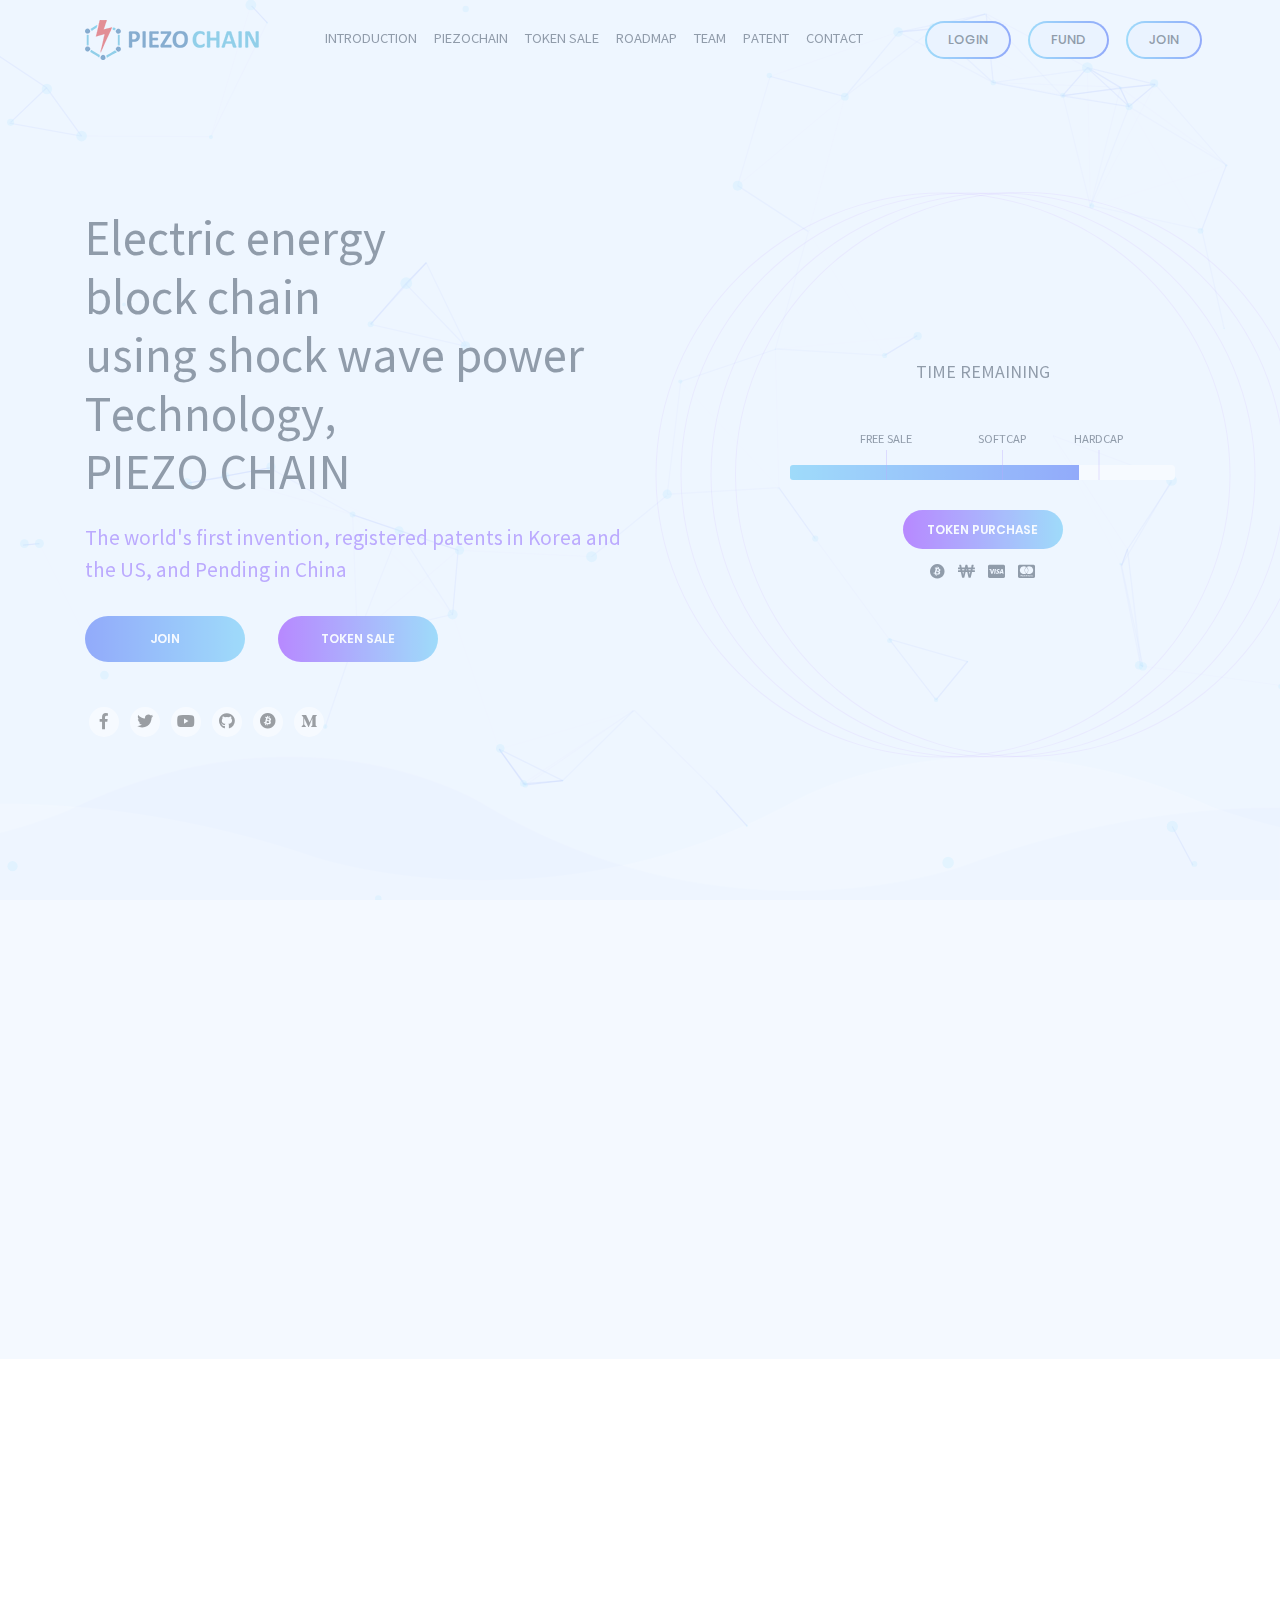
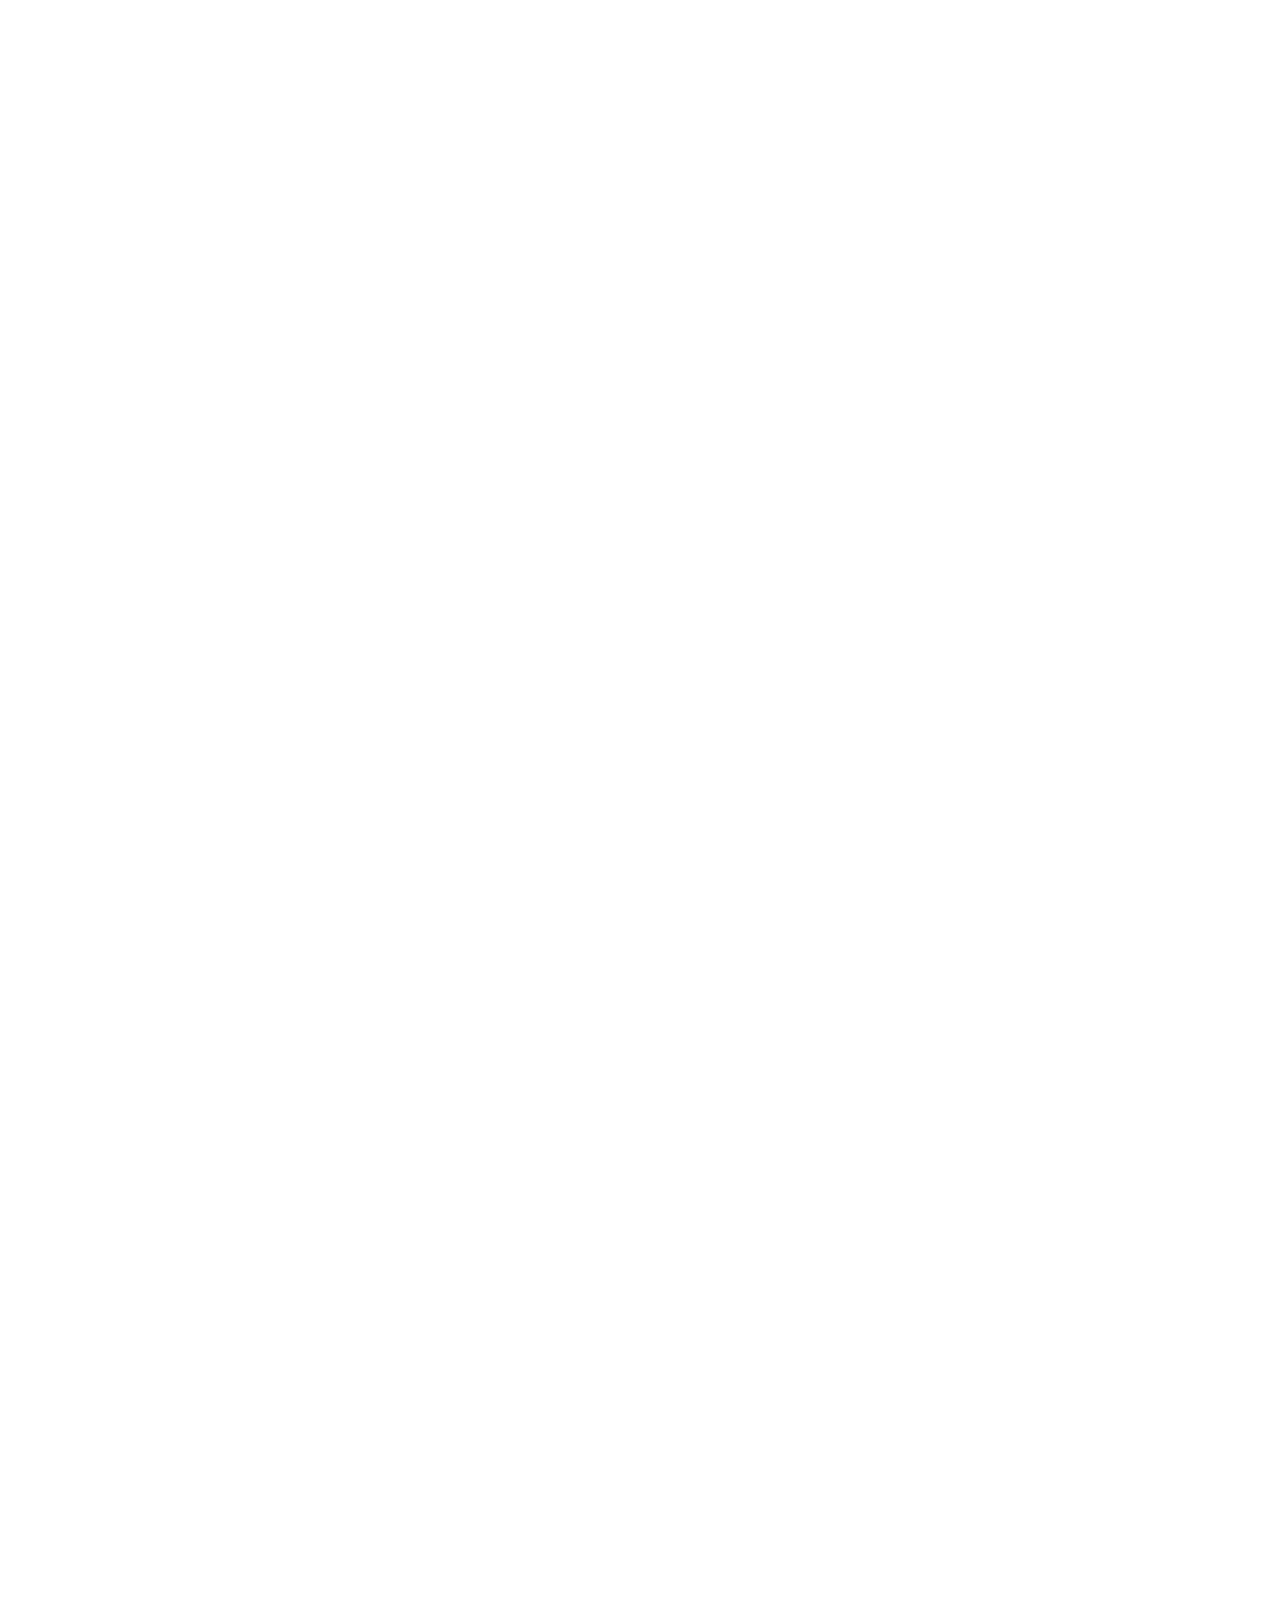
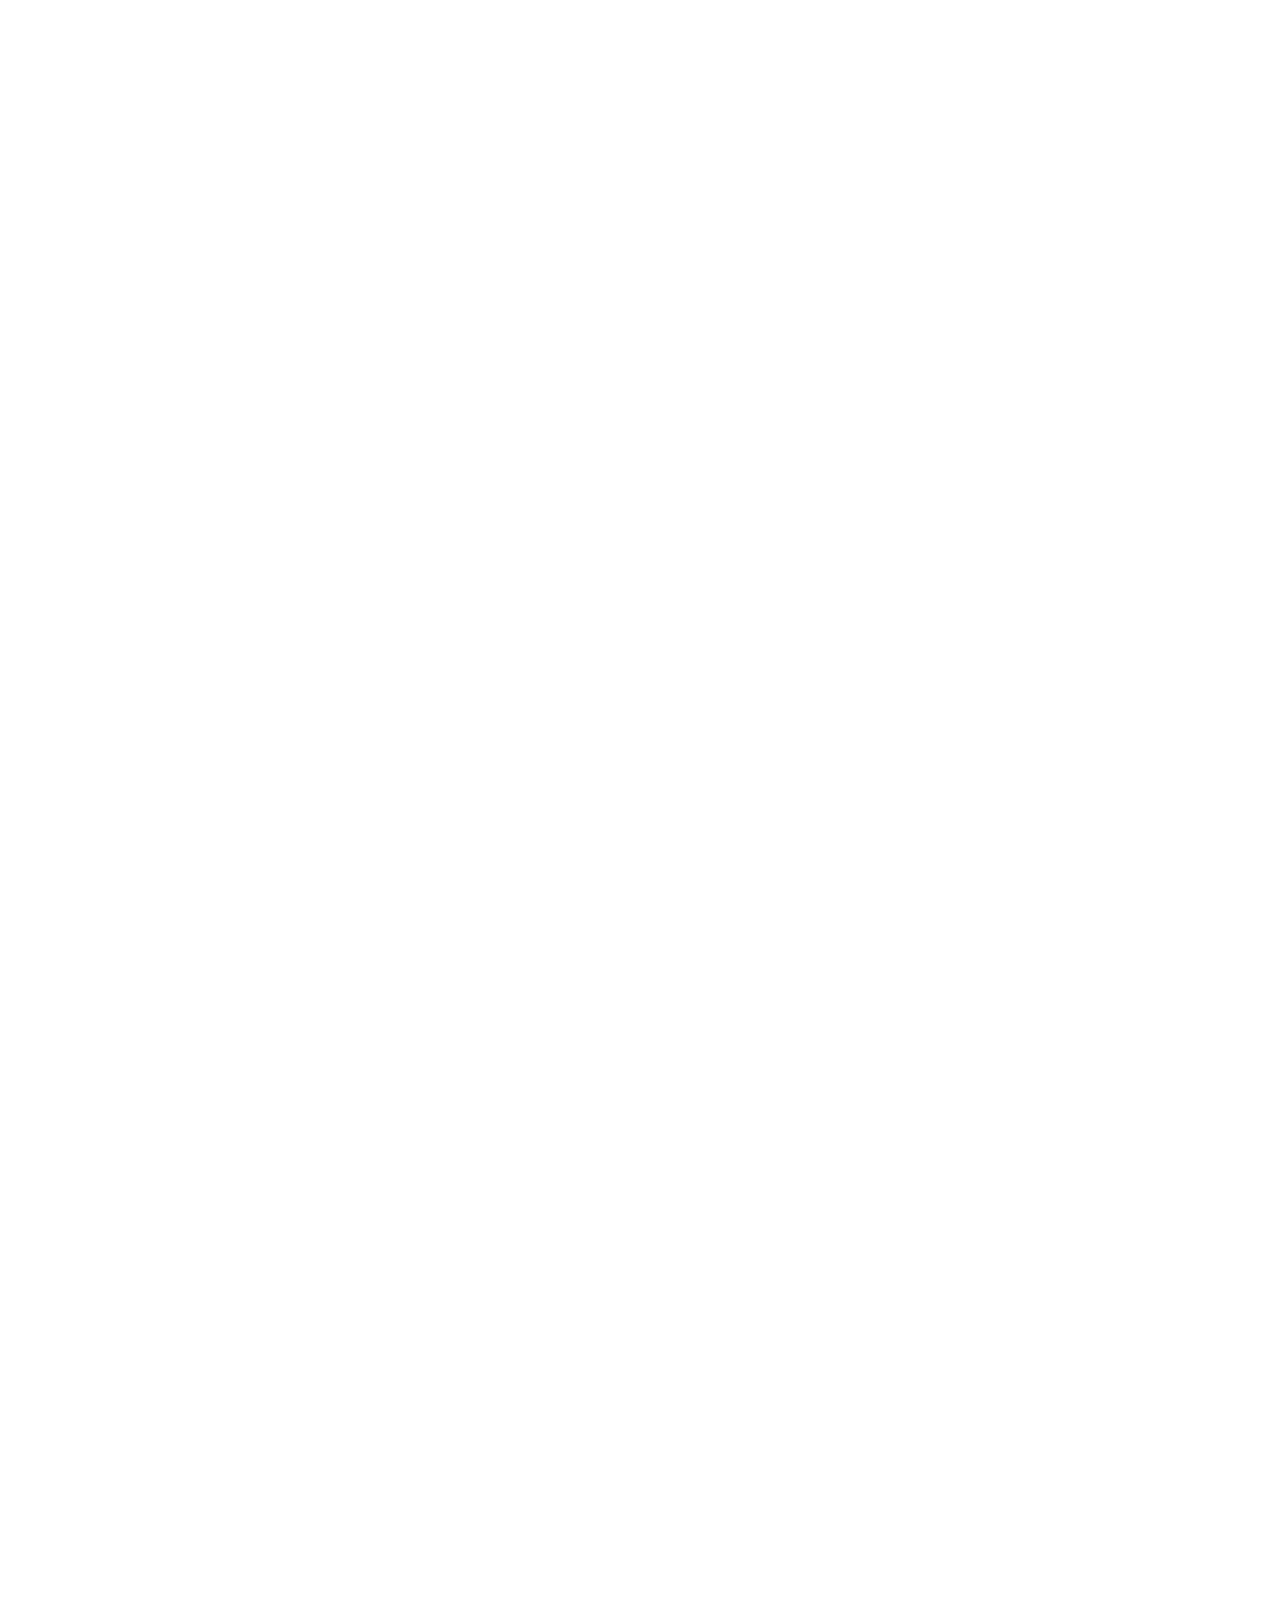
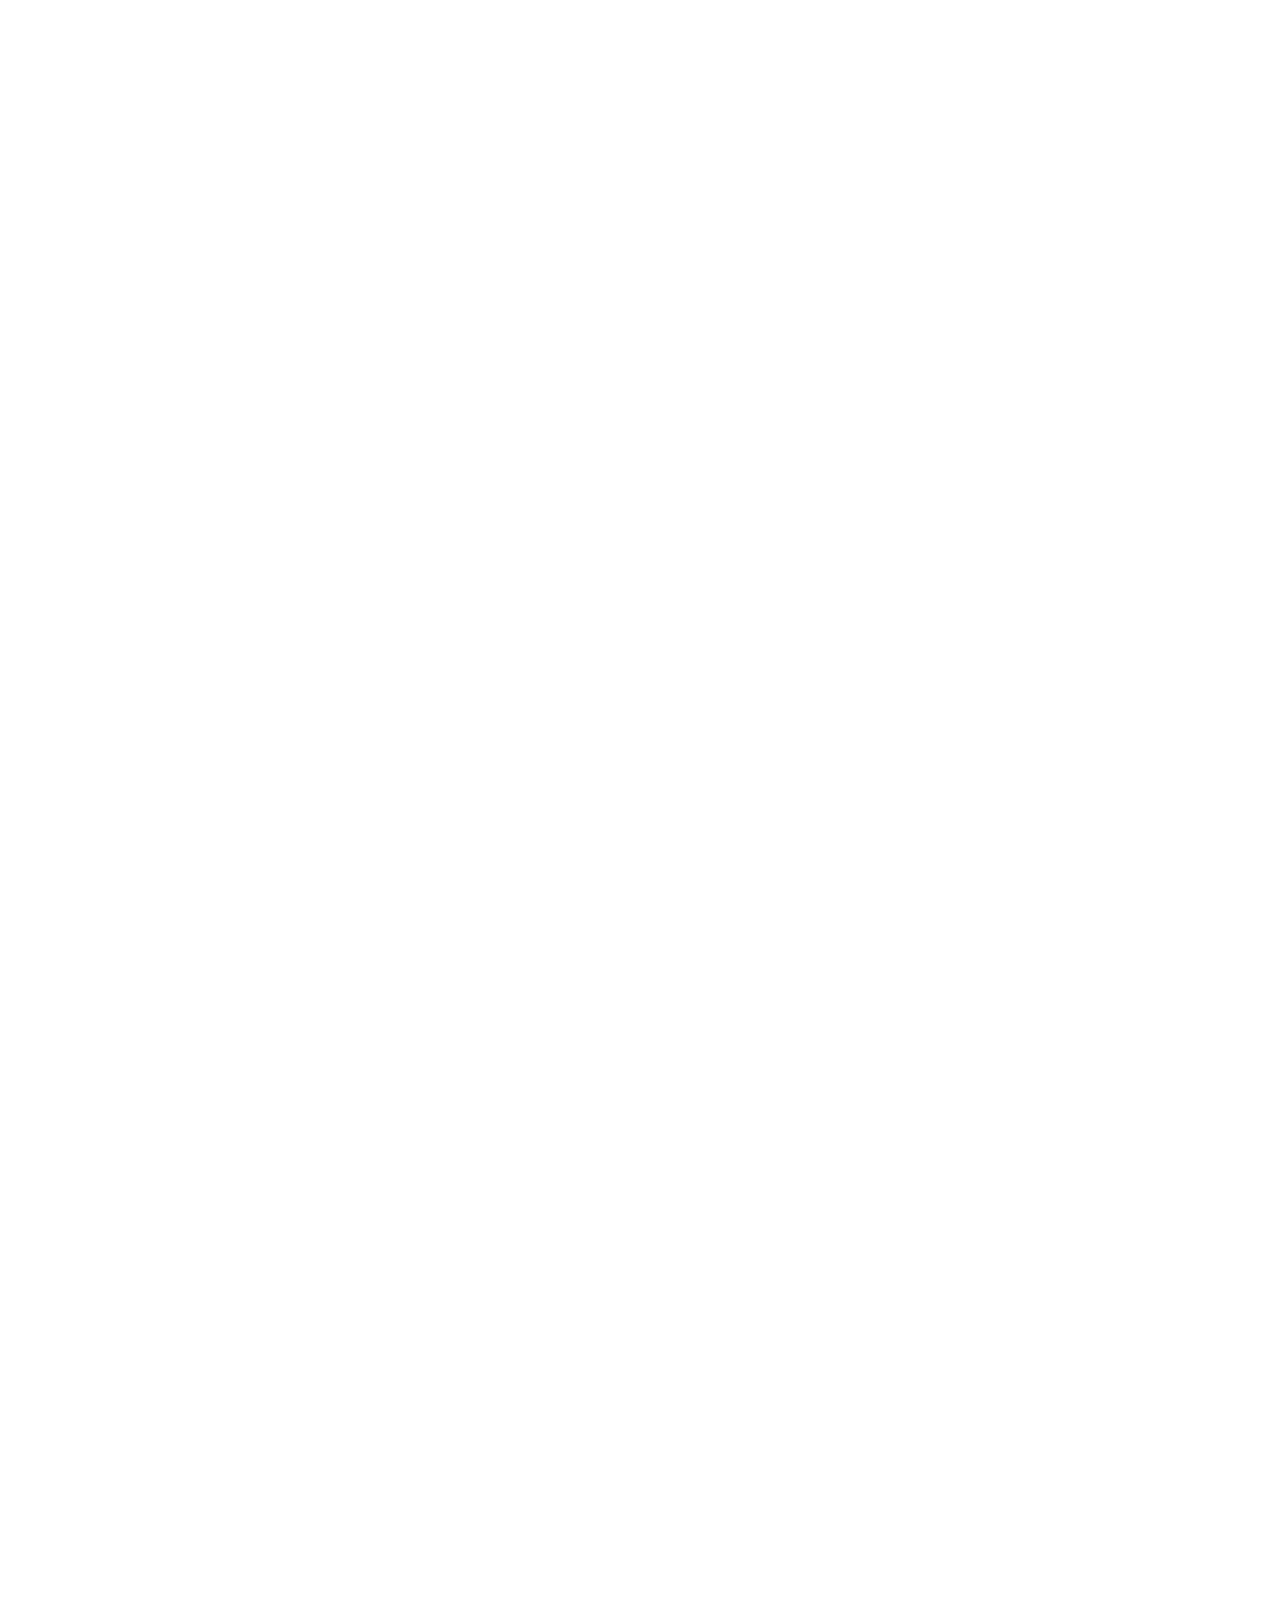
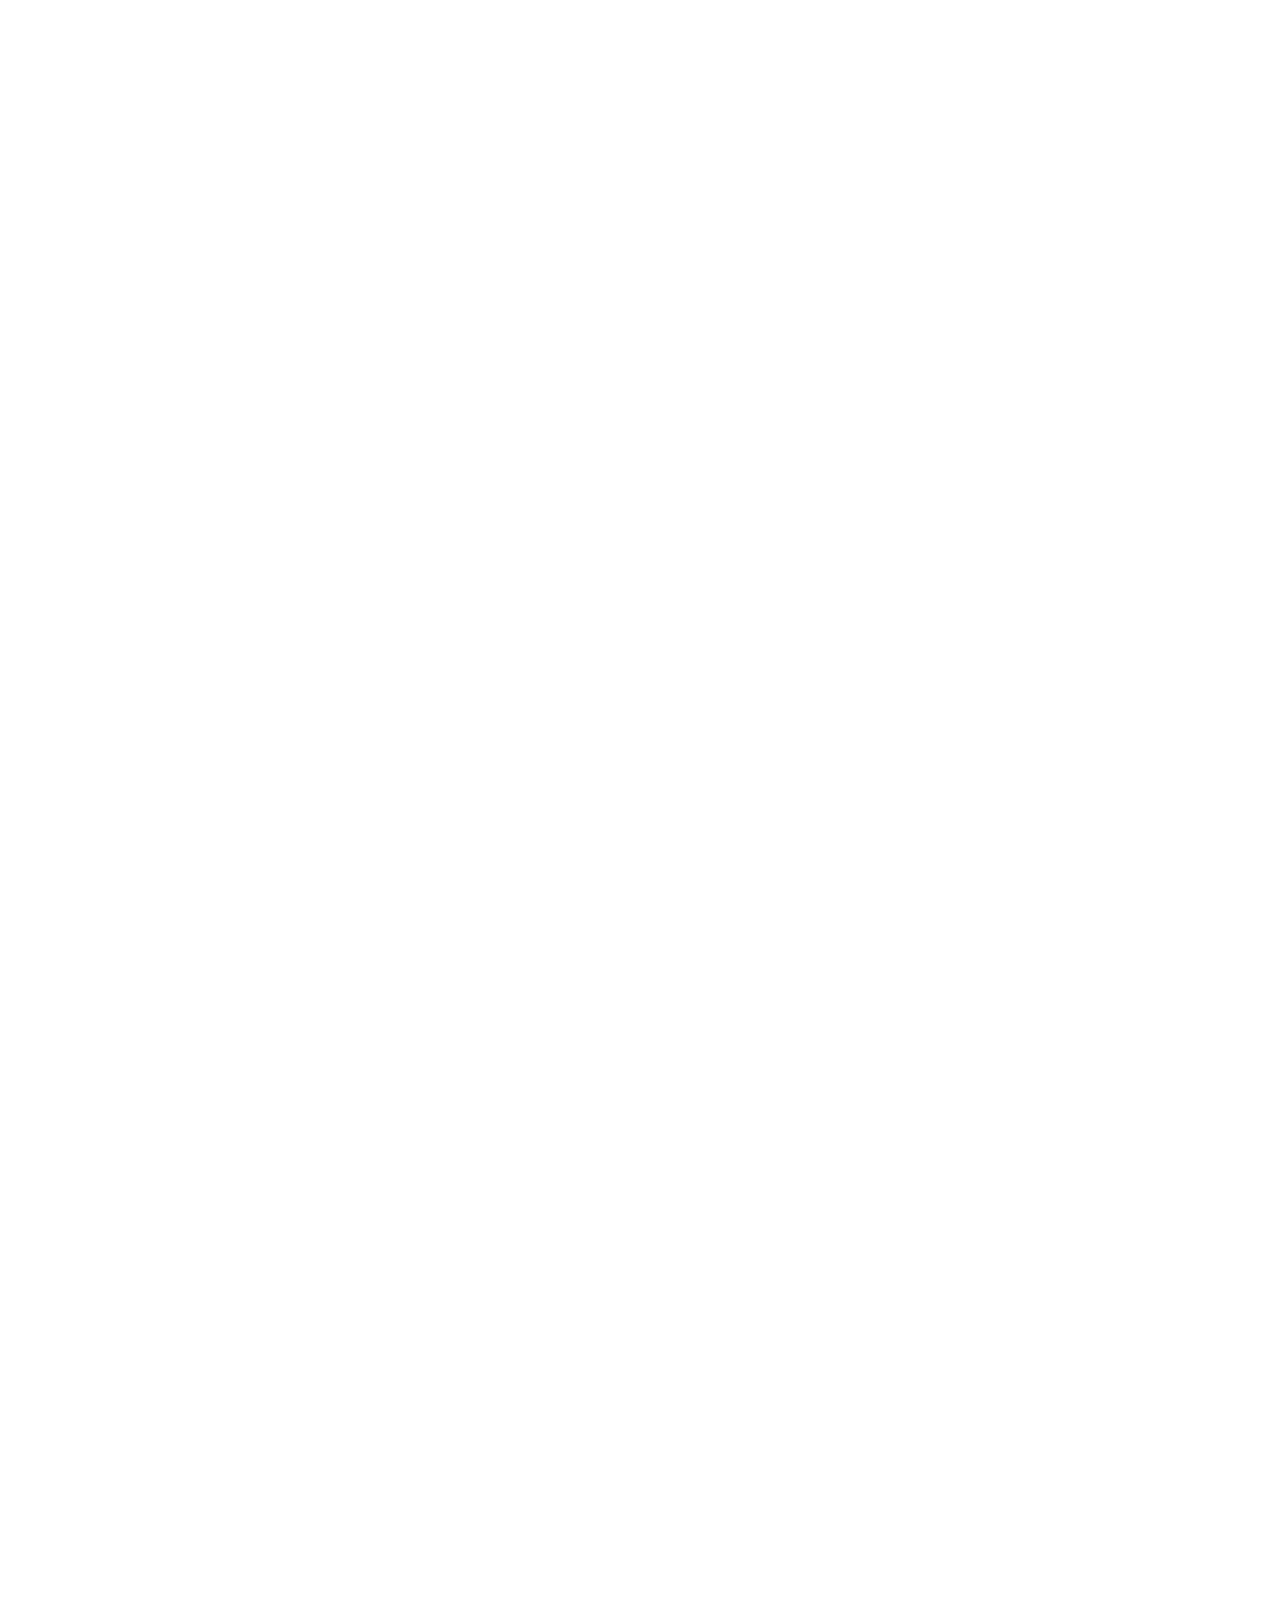
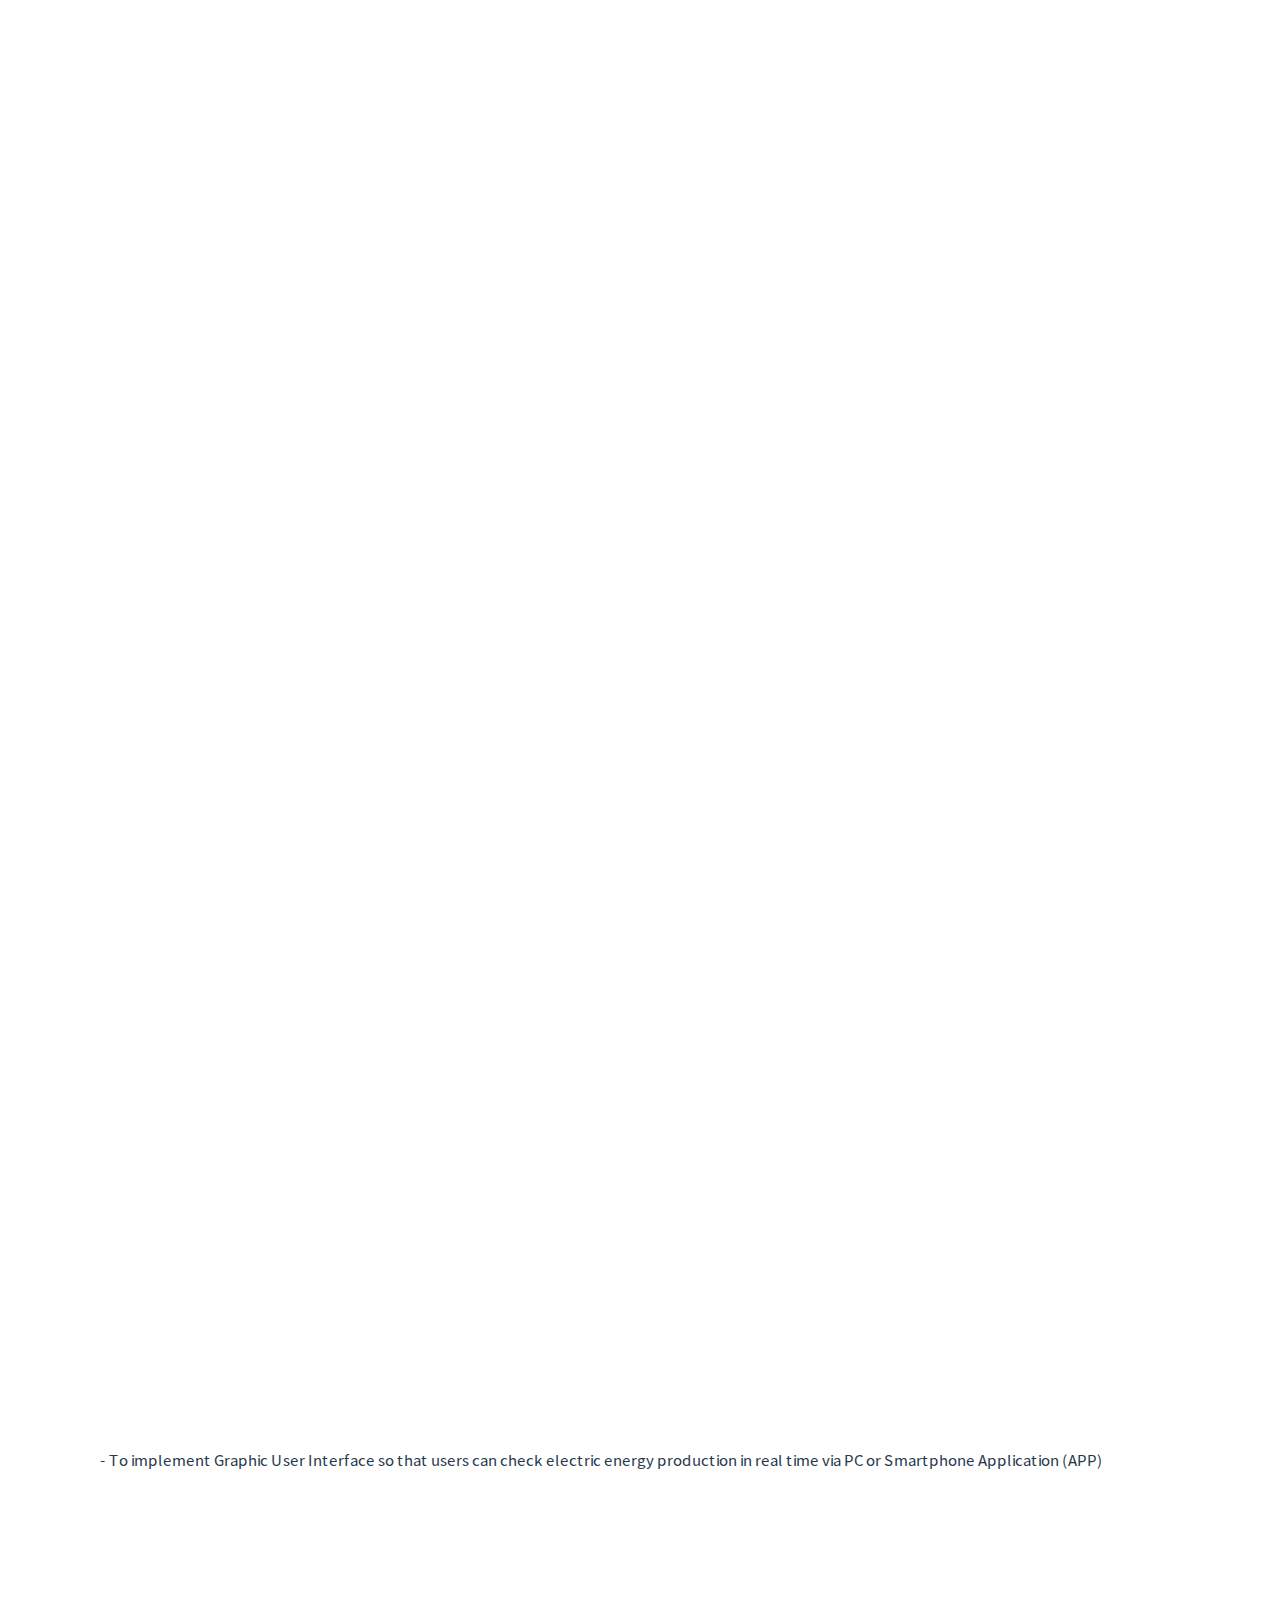
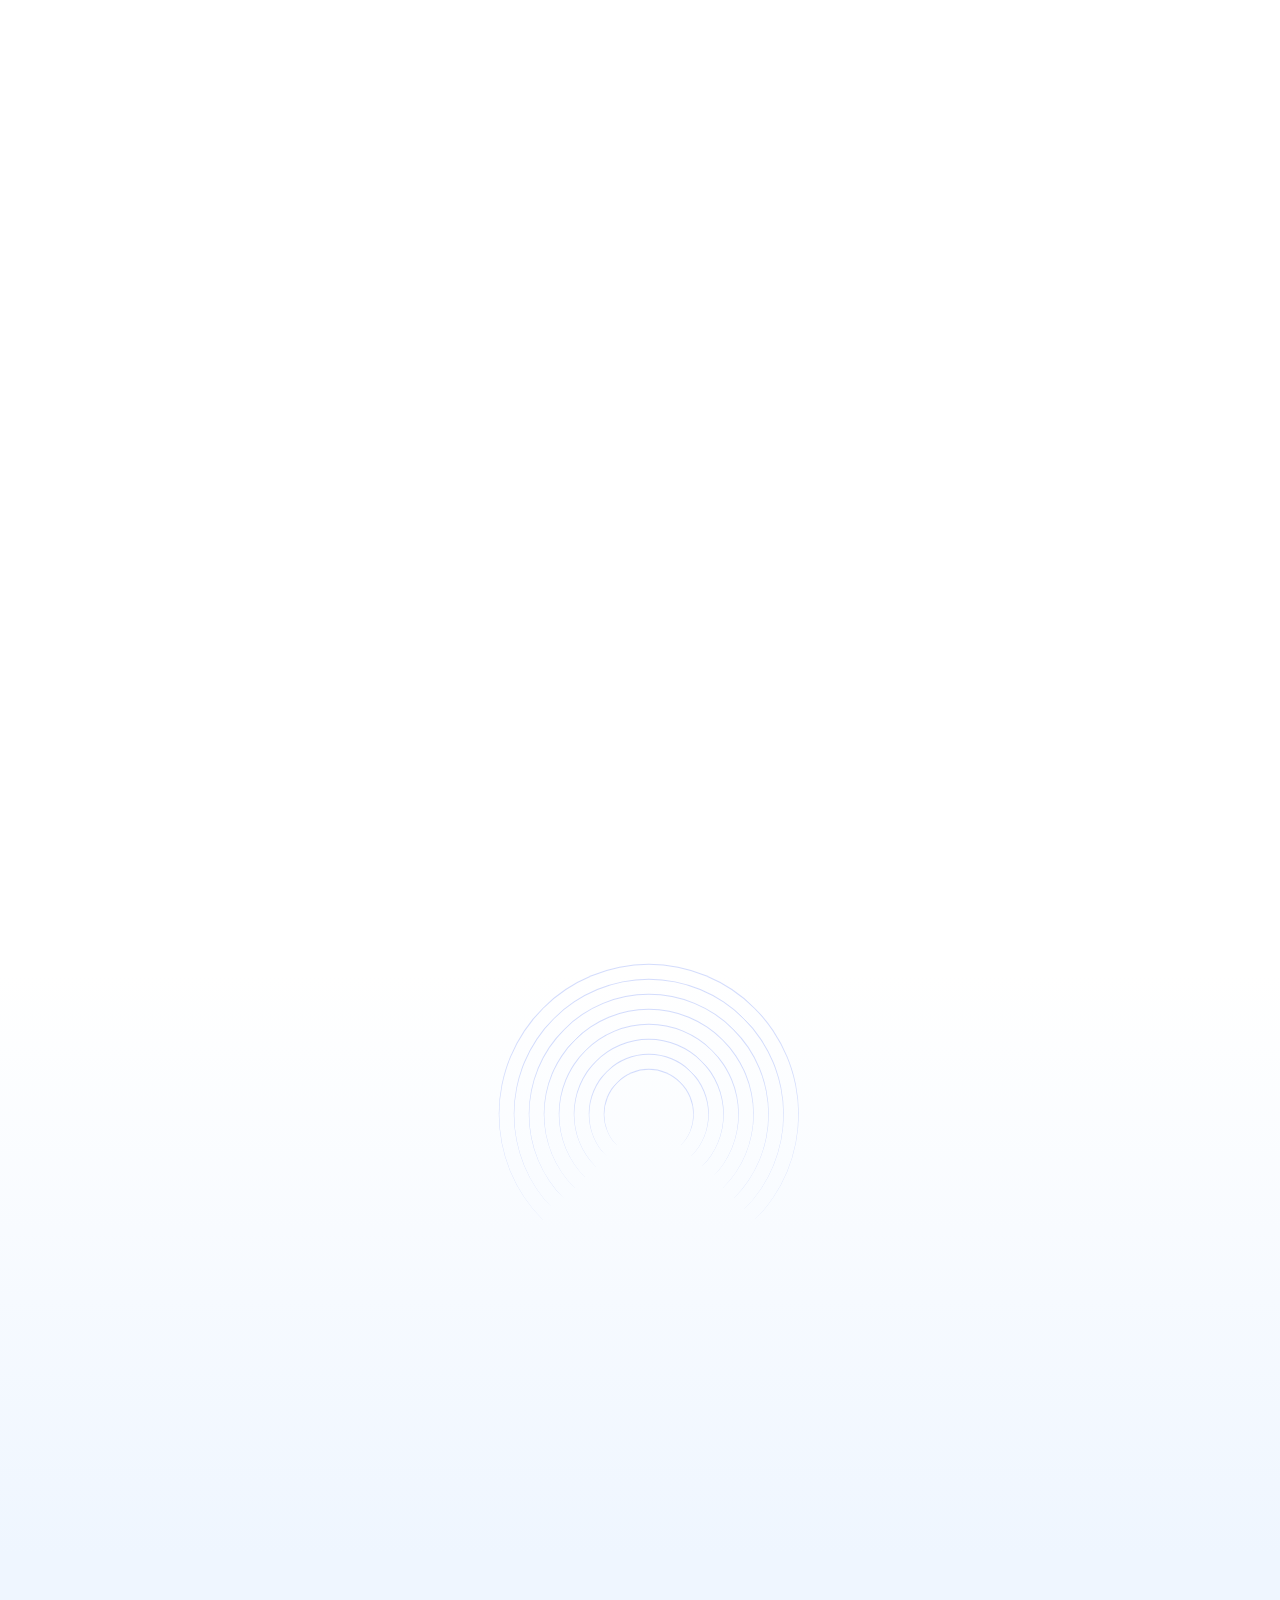
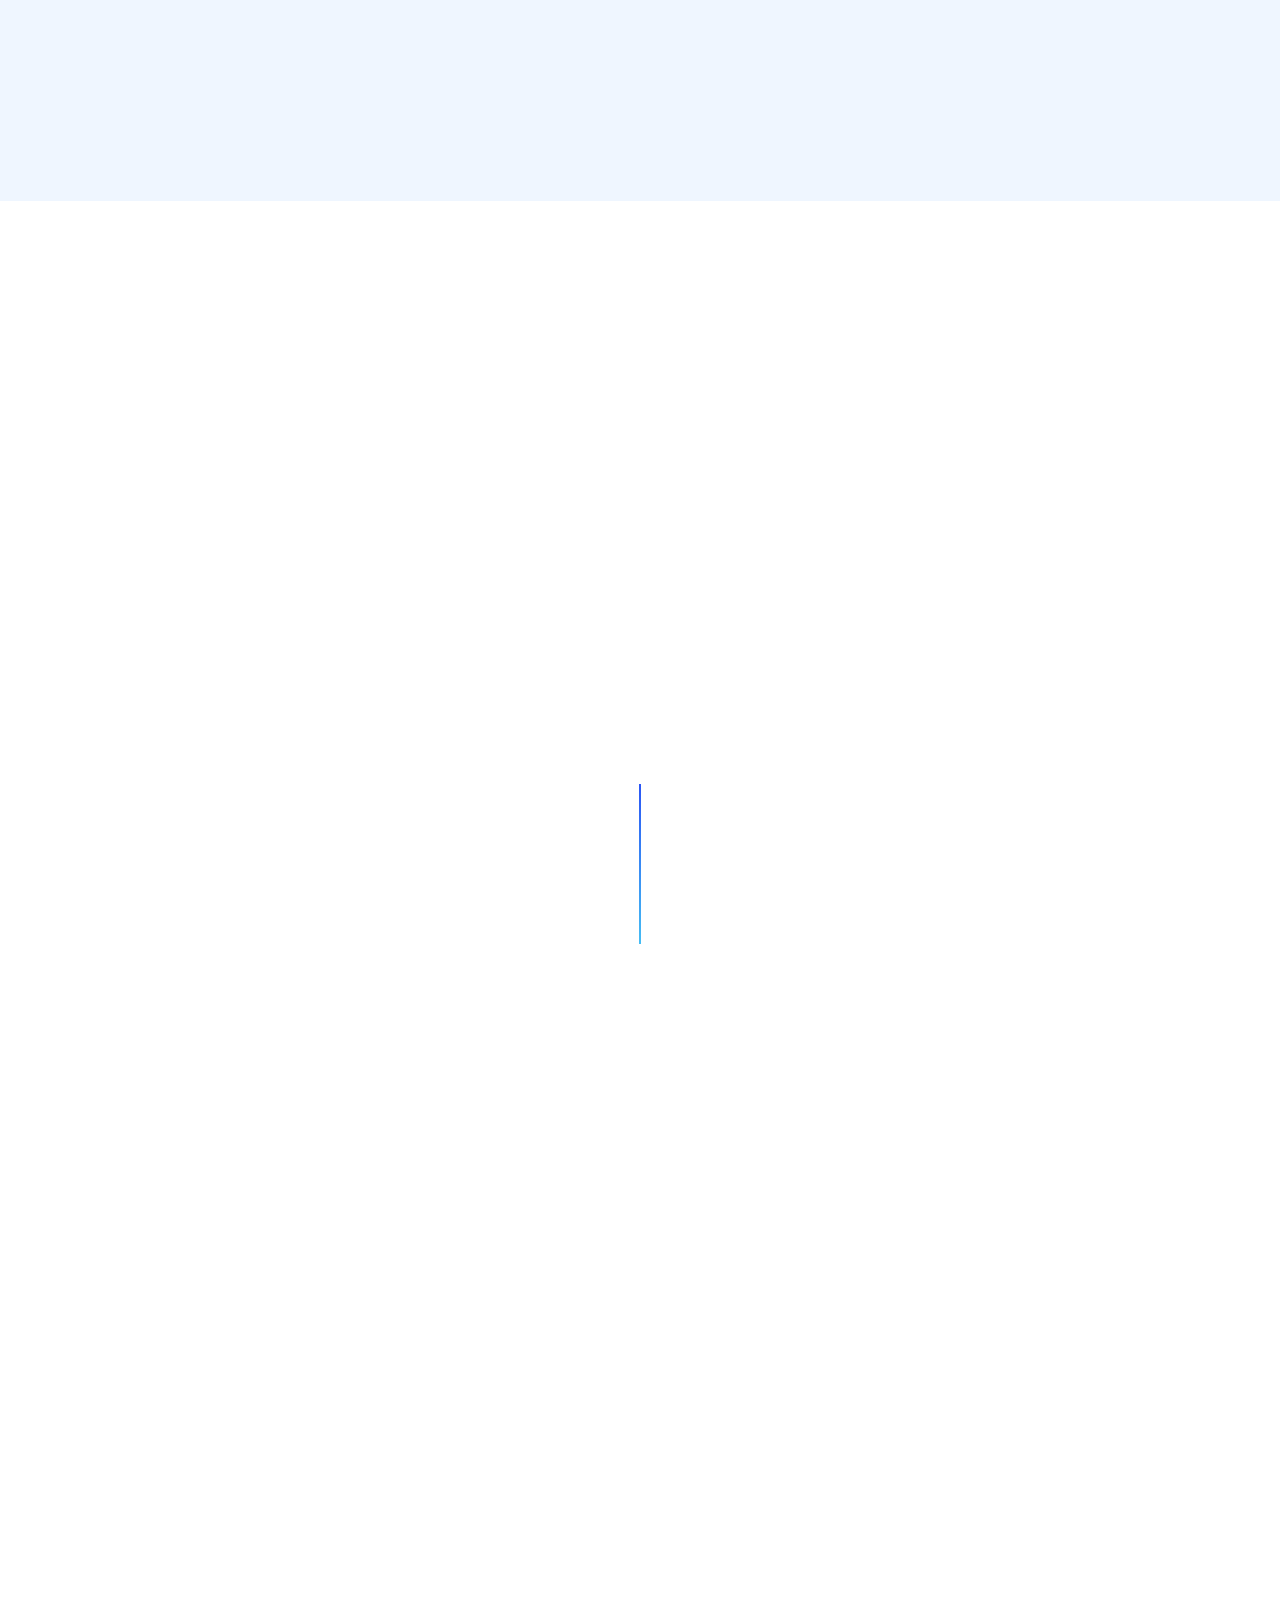
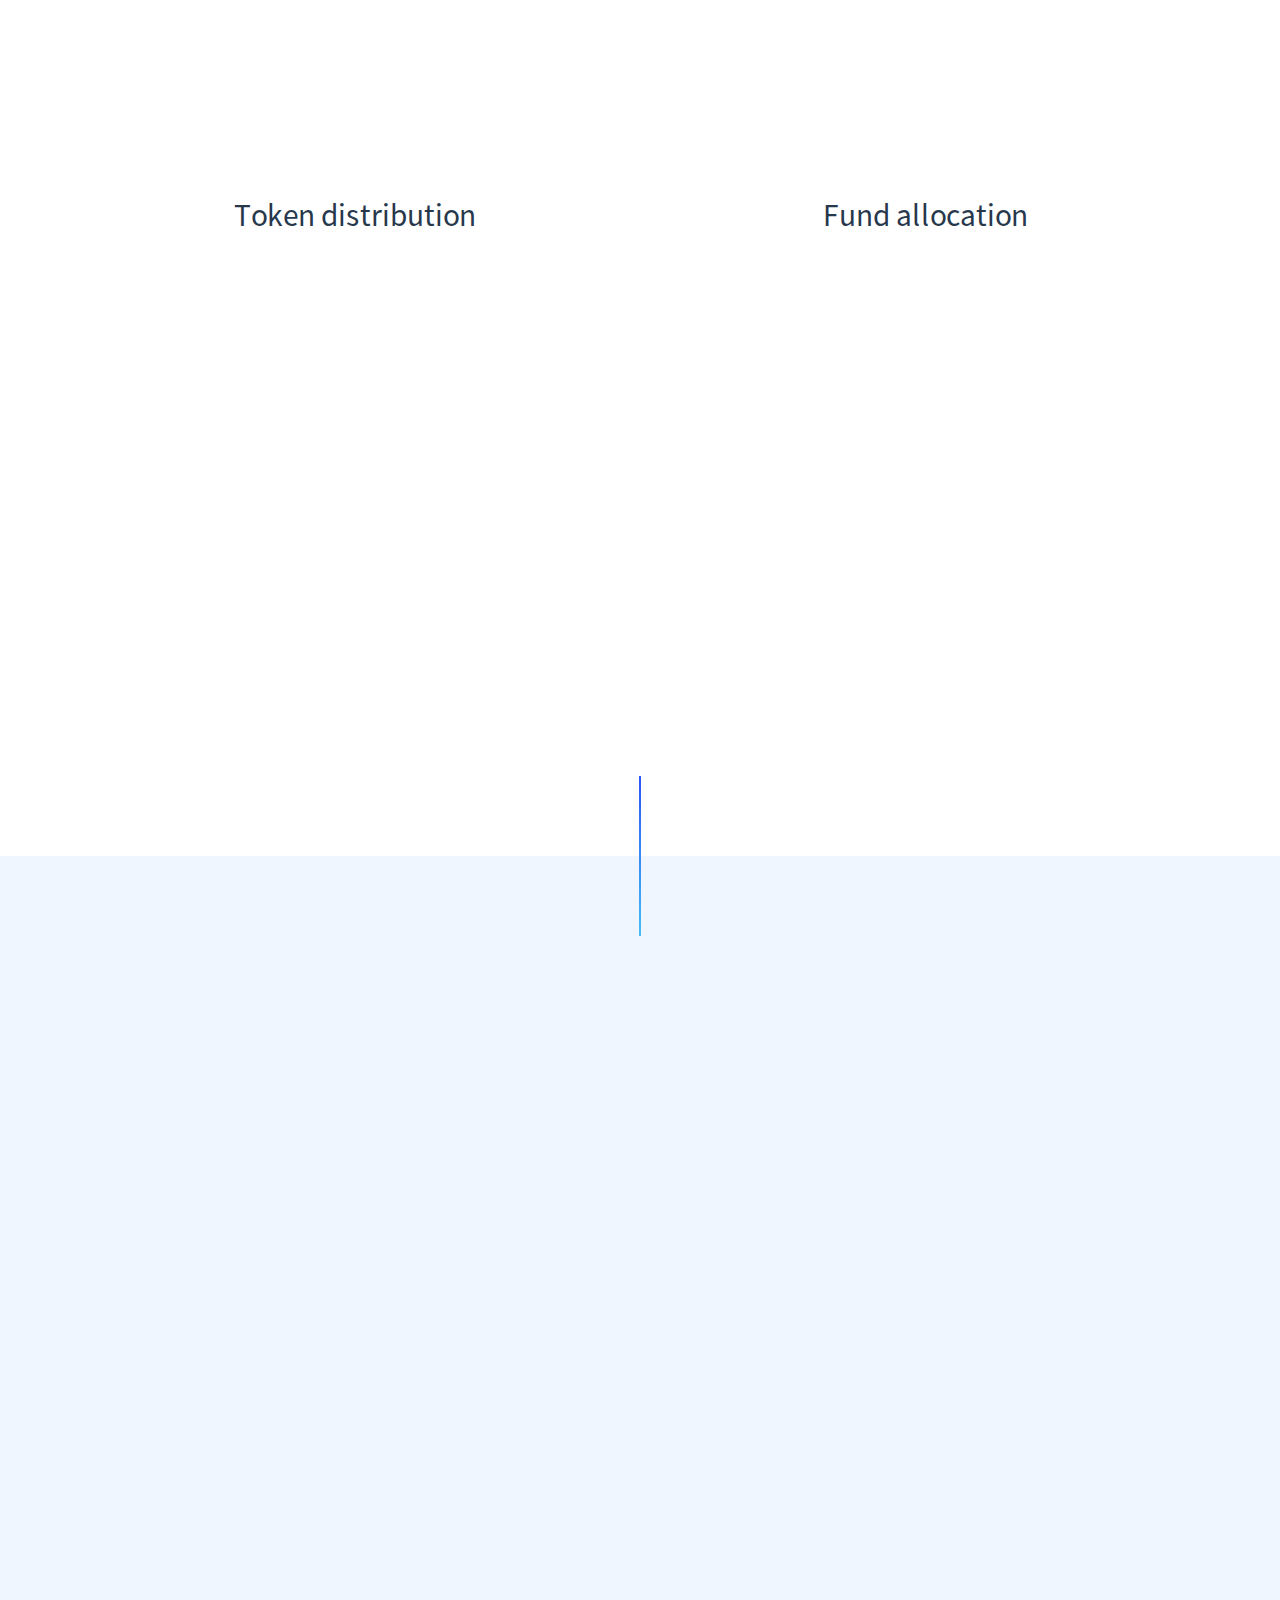
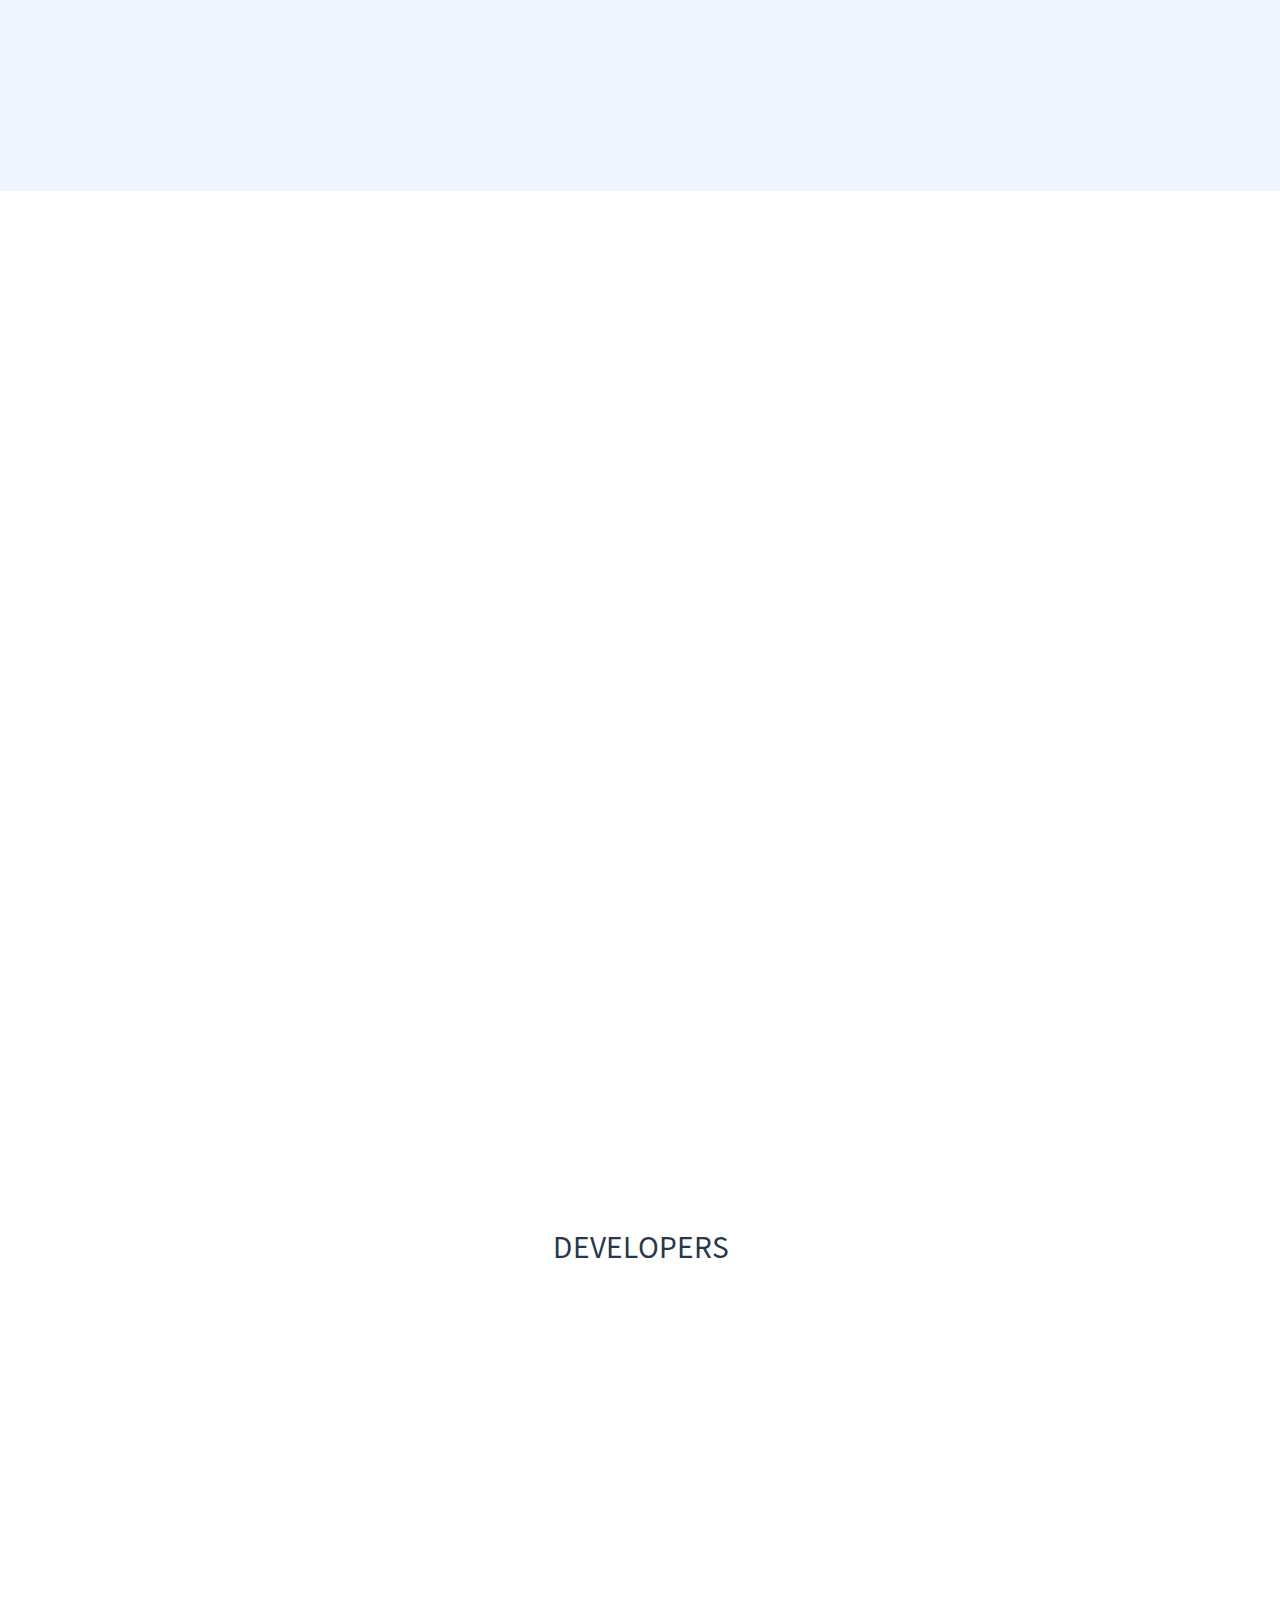
==== commit 2c42259b: "2nd" ====
--- a/index_en.html
+++ b/index_en.html
@@ -299,7 +299,6 @@
 										<td>0.1</td>
 										<td>1<br>2<br>3</td>
 										<td class="volt">37.0<br>35.0<br>36.0</td>
-										
 										<td>370<br>340<br>358</td>
 										<td>83<br>76<br>78</td>
 										<td class="last-child">10K<br>10K<br>10K</td>
@@ -312,7 +311,6 @@
 										<td>0.1</td>
 										<td>1<br>2<br>3</td>
 										<td class="volt">80.0<br>85.0<br>83.0</td>
-										
 										<td>770<br>860<br>810</td>
 										<td>190<br>225<br>215</td>
 										<td class="last-child">10K<br>10K<br>10K</td>
@@ -325,7 +323,6 @@
 										<td>0.2</td>
 										<td>1<br>2<br>3</td>
 										<td class="volt">158.0<br>149.0<br>163.0</td>
-										
 										<td>1800<br>1760<br>1995</td>
 										<td>374<br>360<br>386</td>
 										<td class="last-child">10K<br>10K<br>10K</td>
@@ -338,7 +335,6 @@
 										<td>0.22</td>
 										<td>1<br>2<br>3</td>
 										<td class="volt">950.0<br>1080.0<br>1050.0</td>
-										
 										<td>3500<br>4080<br>3865</td>
 										<td>720<br>800<br>760</td>
 										<td class="last-child">10K<br>10K<br>10K</td>
--- a/assets/css/style.css
+++ b/assets/css/style.css
@@ -303,7 +303,7 @@
 
 .cap { text-transform: capitalize; }
 
-.section-pad { padding-top: 60px; padding-bottom: 60px; }
+.section-pad { padding-top: 120px; padding-bottom: 120px; }
 .section-pad-xs { padding-top: 20px; padding-bottom: 20px; }
 .section-pad-sm { padding-top: 60px; padding-bottom: 60px; }
 .section-pad-md { padding-top: 90px; padding-bottom: 90px; }
@@ -451,7 +451,7 @@
 
 .no-shadow, .shadow-no { text-shadow: none !important; box-shadow: none !important; }
 
-@media screen and (min-width: 1600px) { .section-pad { padding-top: 60px; padding-bottom: 60px; }
+@media screen and (min-width: 1600px) { .section-pad { padding-top: 120px; padding-bottom: 120px; }
   .section-pad-xs { padding-top: 20px; padding-bottom: 20px; }
   .section-pad-sm { padding-top: 90px; padding-bottom: 90px; }
   .section-pad-md { padding-top: 120px; padding-bottom: 120px; }
